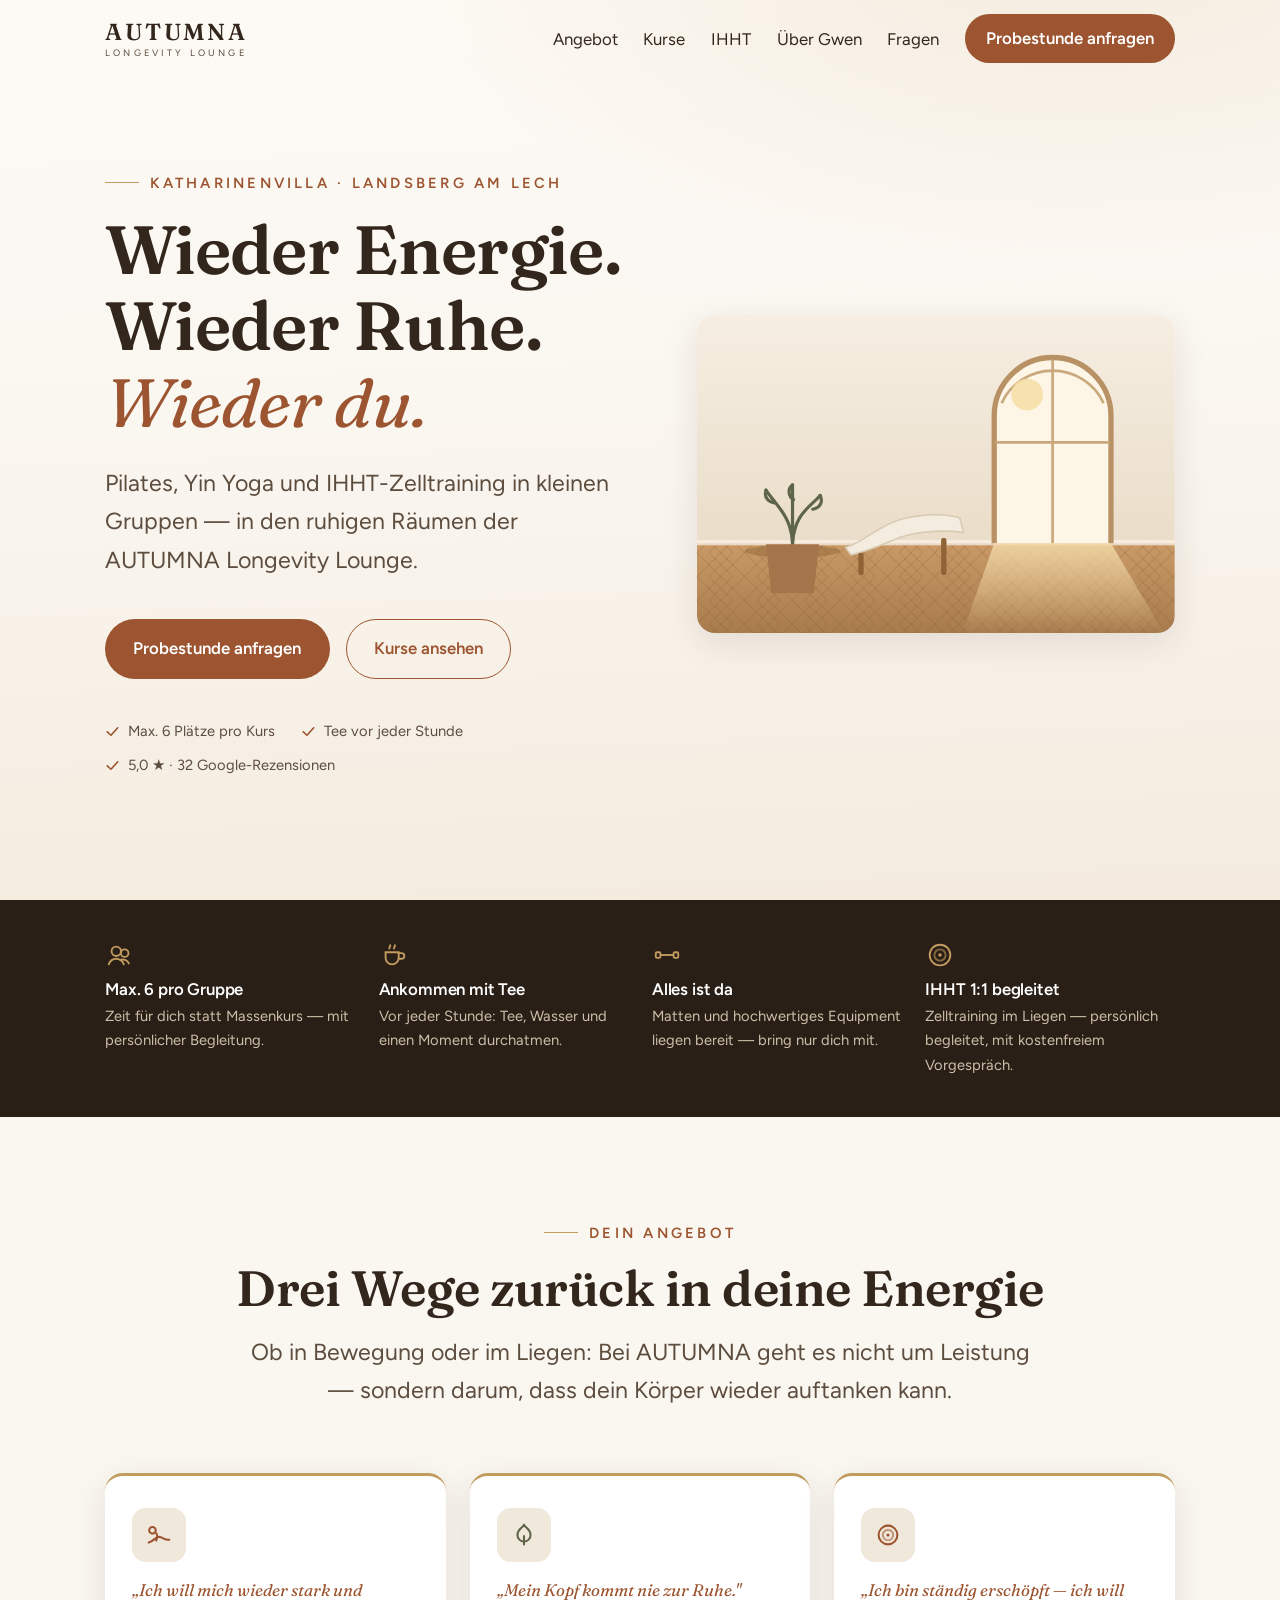
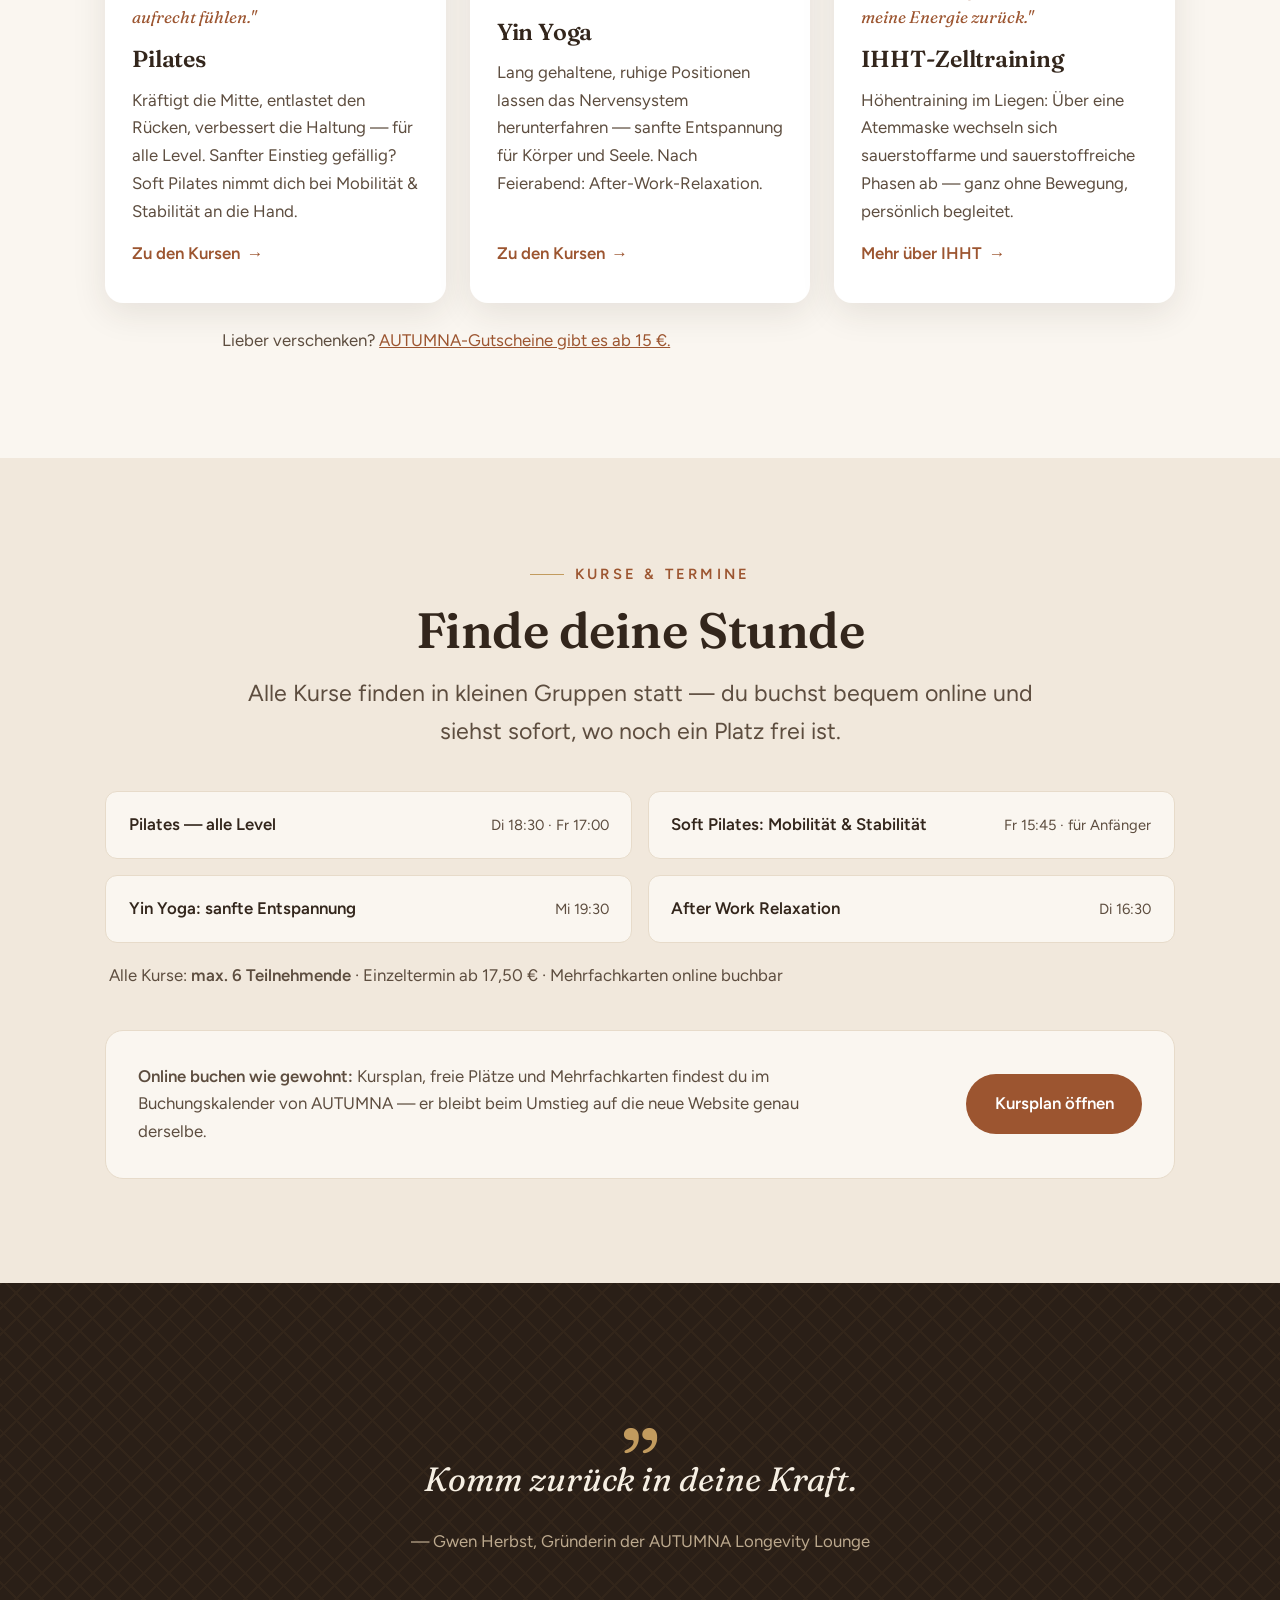
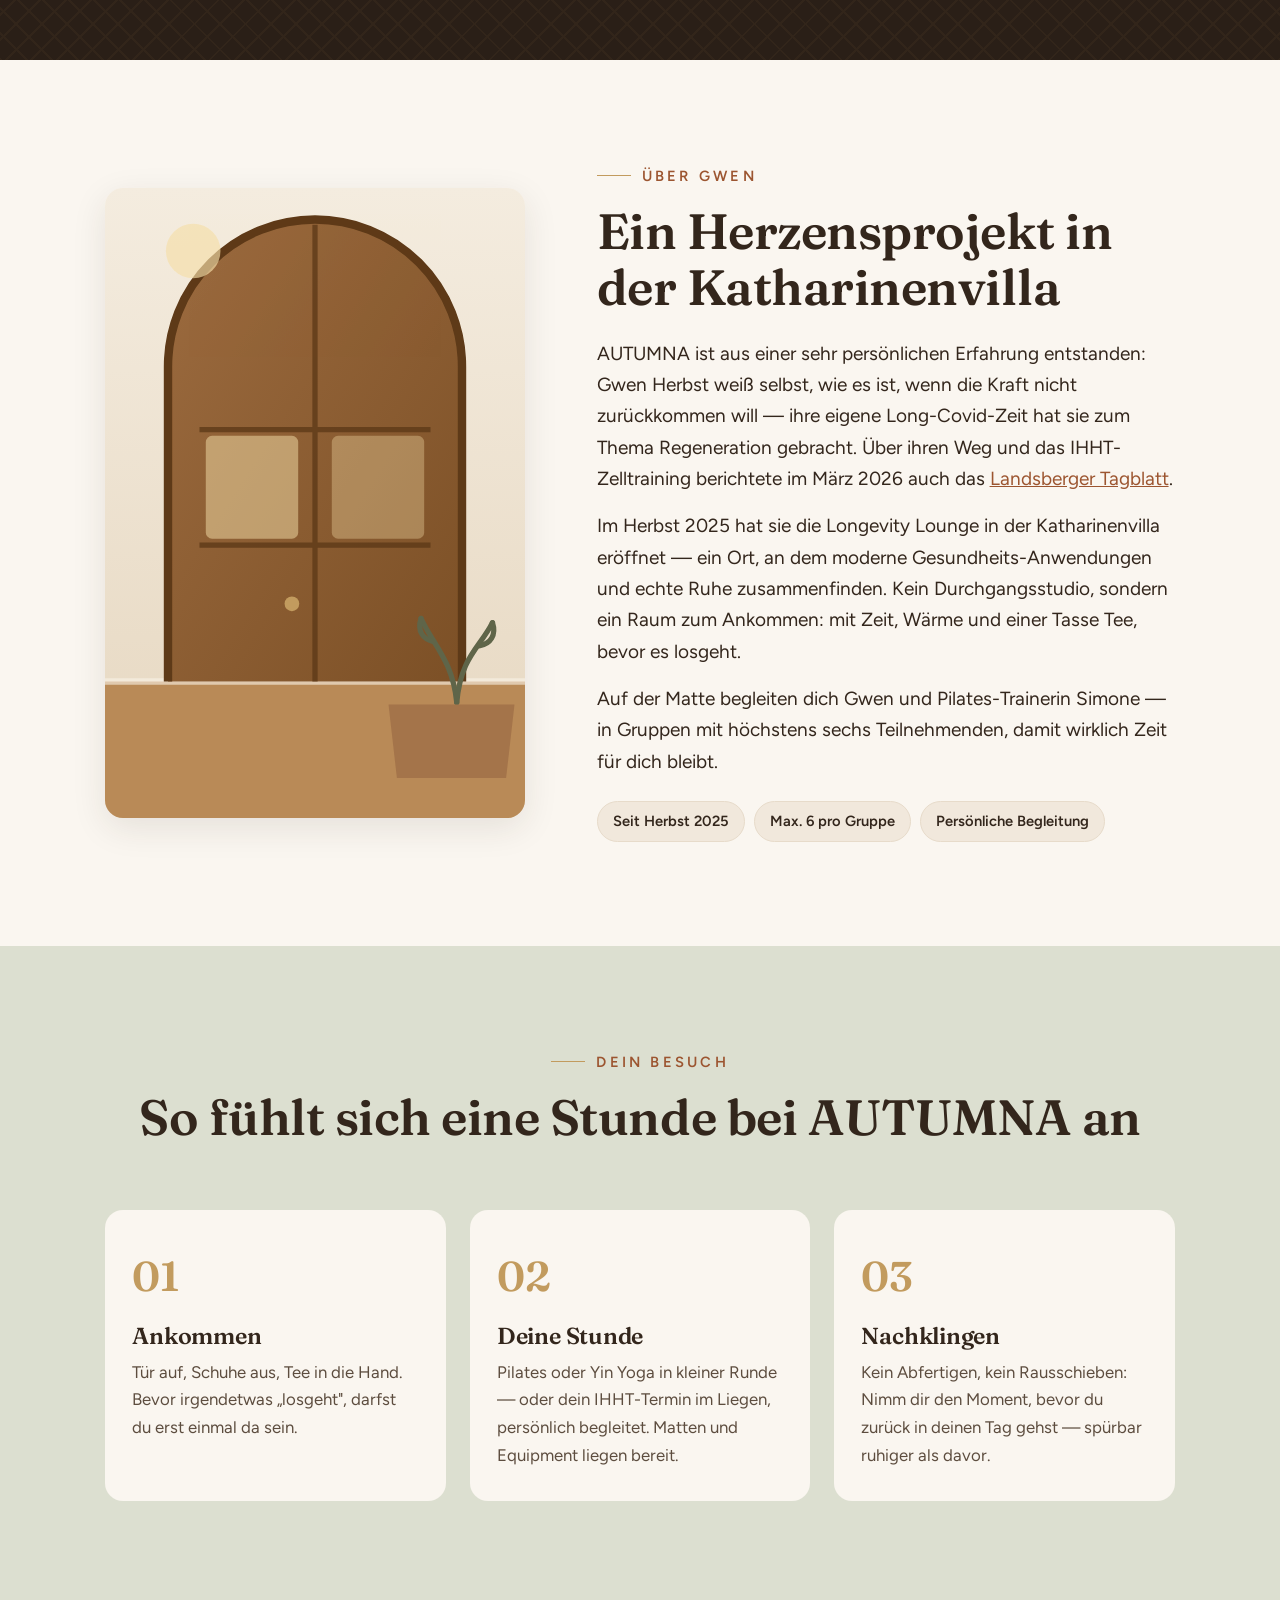
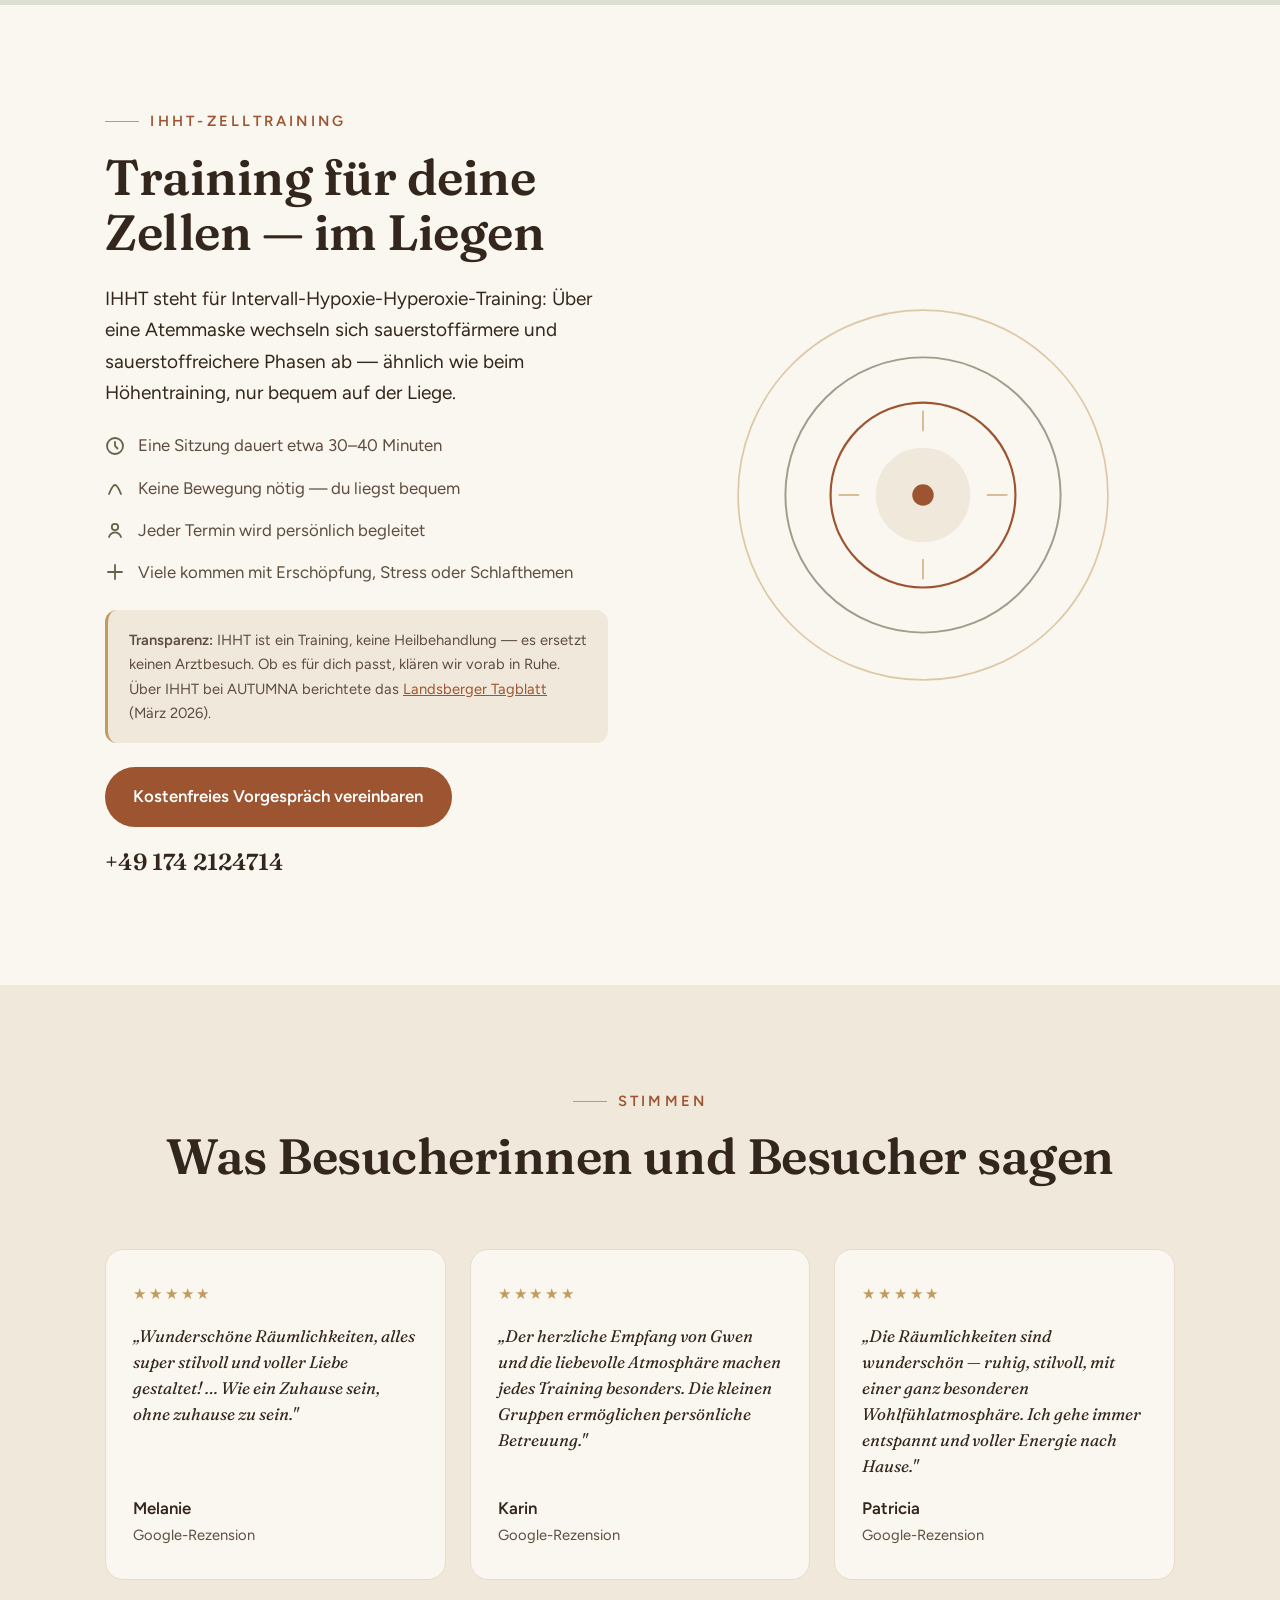
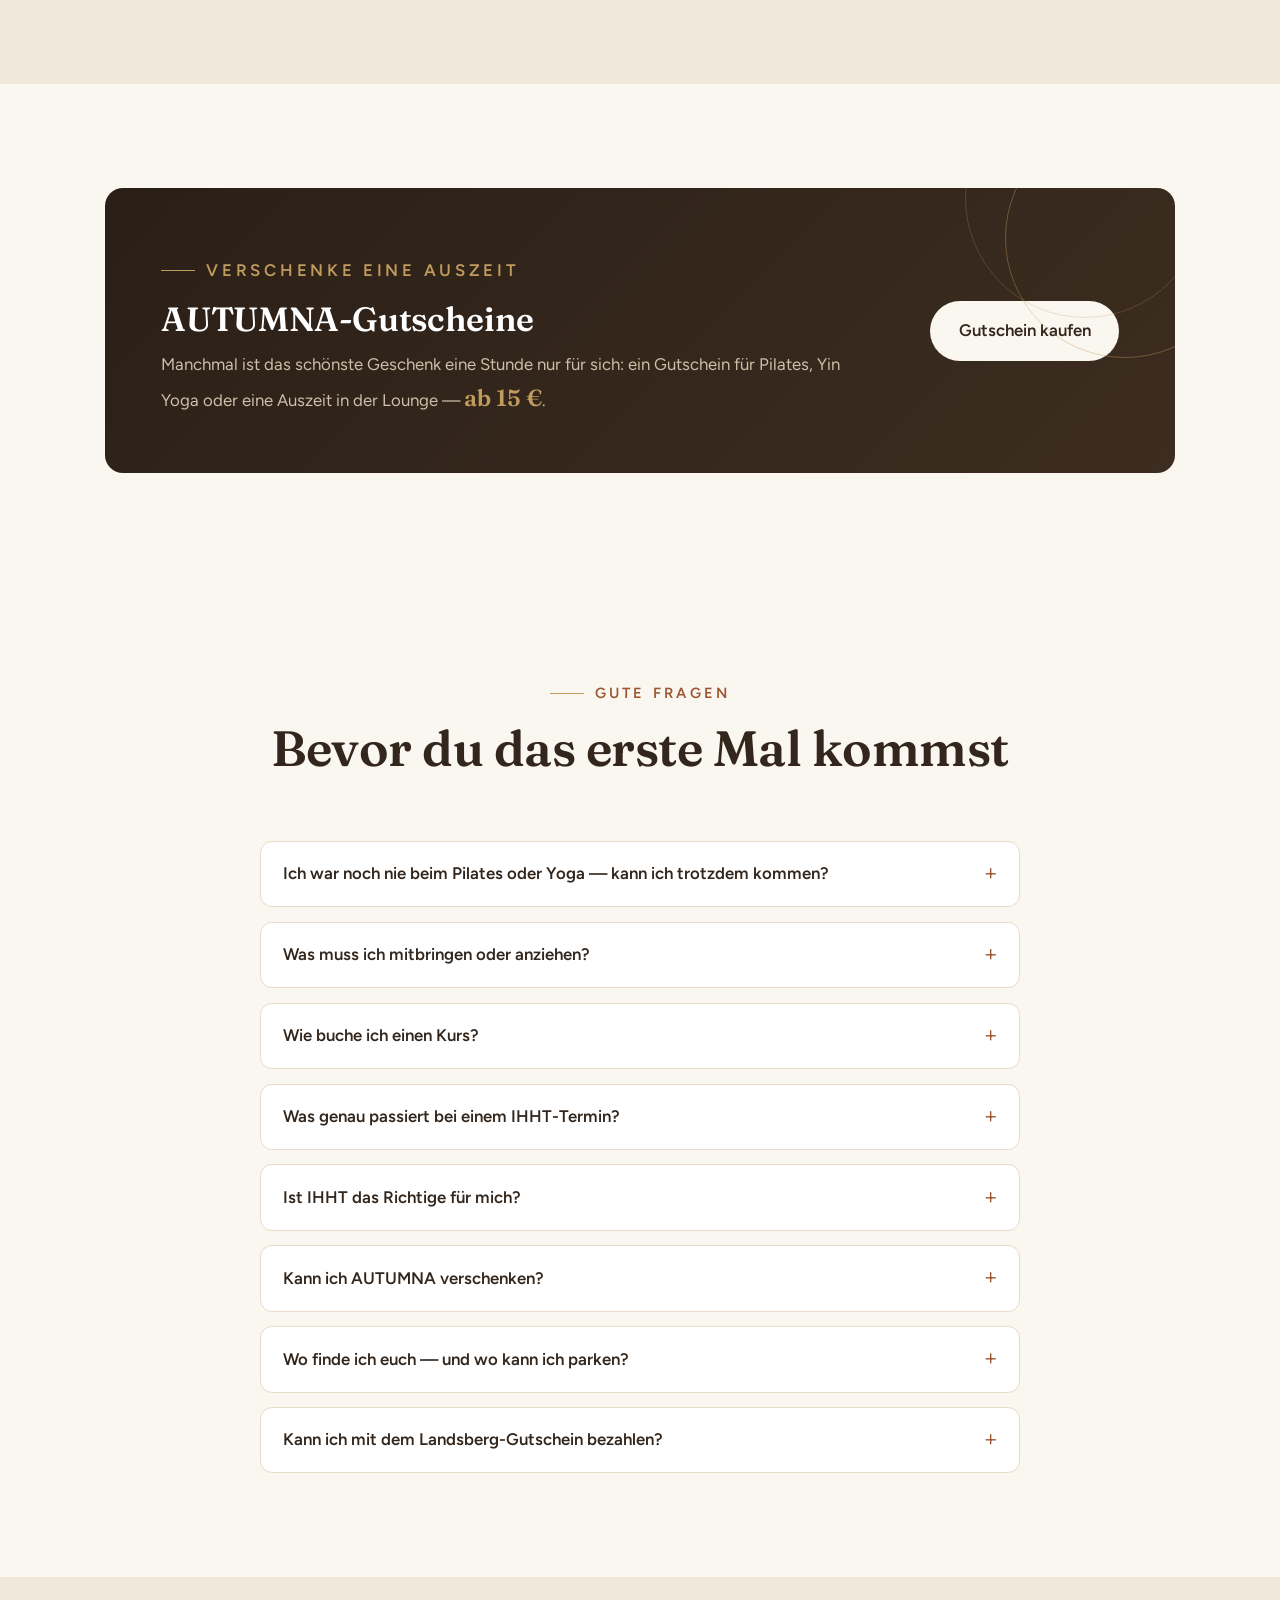
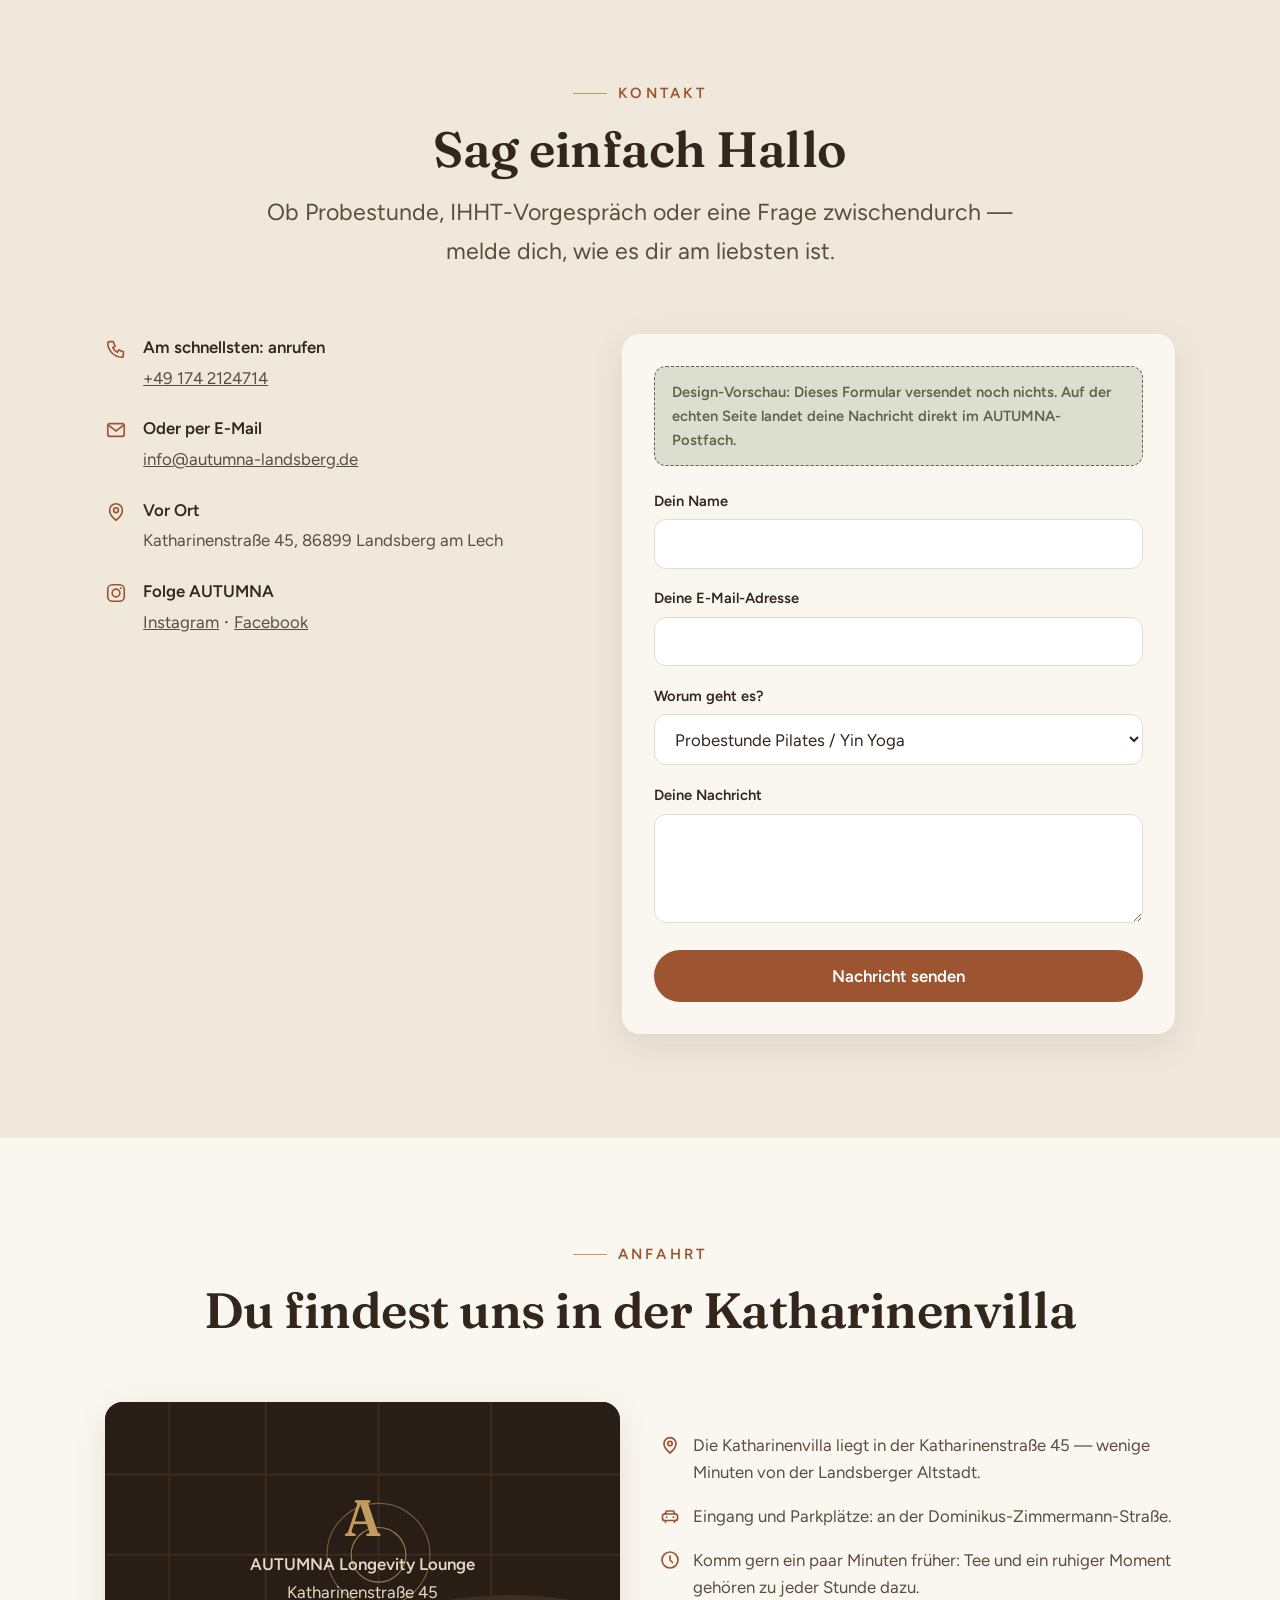
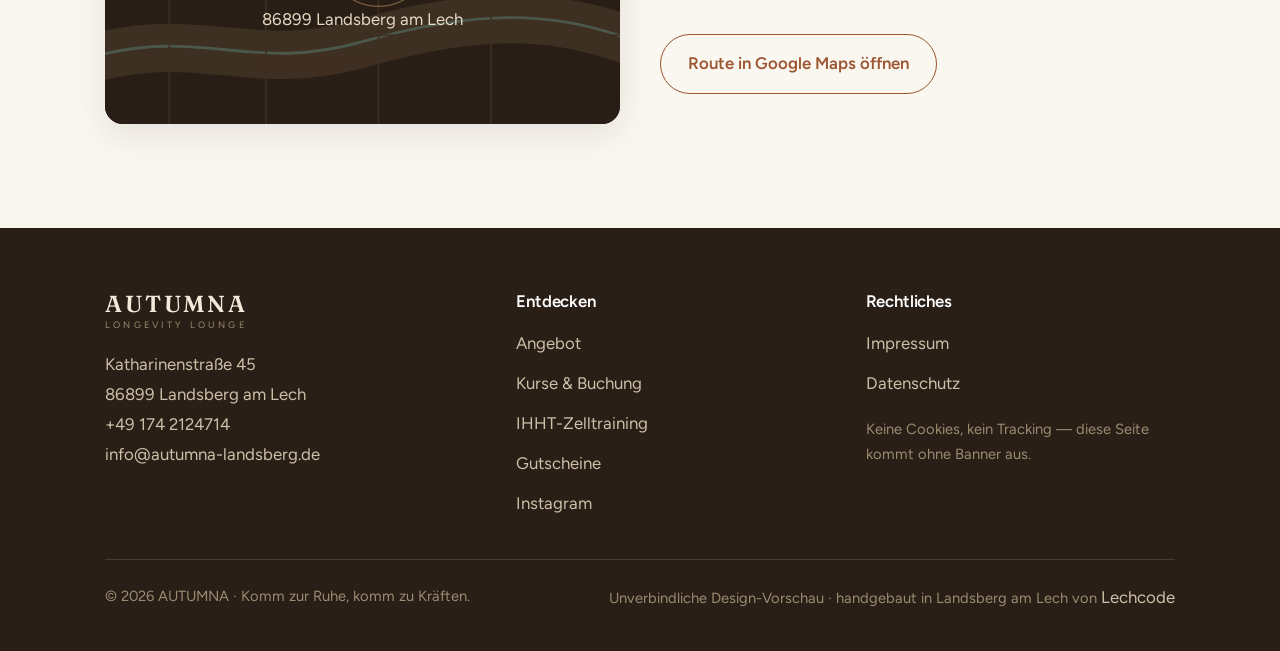
==== index.html @ e5d25458 "AUTUMNA Longevity Lounge — Design-Vorschau (Lechcode, DEMO) Co-Authored-By: Claude Fable 5 <noreply@" ====
<!DOCTYPE html>
<!--
  ╔══════════════════════════════════════════════════════════════════╗
  ║  AUTUMNA Longevity Lounge · Katharinenvilla Landsberg am Lech     ║
  ║  Unverbindliche DESIGN-VORSCHAU · erstellt von Lechcode           ║
  ║  Single-File, kein Build. Stand: 12.06.2026                       ║
  ╠══════════════════════════════════════════════════════════════════╣
  ║  DEMO-Modus (Kalt-Akquise): Alle Texte NEU geschrieben aus den    ║
  ║  Fakten der Altseite (_projekt/INVENTAR.md). Keine Fotos der      ║
  ║  Altseite deployt (Urheberrecht) — Bild-Slots sind formatgleich   ║
  ║  zu den 20 gesicherten Originalen angelegt (1-Klick-Tausch bei    ║
  ║  Beauftragung, siehe _projekt/beweise/ALT-ASSETS.md).             ║
  ║  Formular versendet nichts (ehrlicher Demo-Hinweis sichtbar).     ║
  ║  Offene Punkte: _projekt/OFFENE-FRAGEN.md                         ║
  ║  Pflege-Stellen: Suche nach „HIER:"                               ║
  ╚══════════════════════════════════════════════════════════════════╝
-->
<html lang="de">
<head>
  <meta charset="UTF-8" />
  <meta name="viewport" content="width=device-width, initial-scale=1.0" />
  <script>document.documentElement.classList.add('js');if(location.search.indexOf('foto')>-1)document.documentElement.classList.add('foto');</script>
  <!-- ENTFERNEN sobald Impressum+Datenschutz live & freigegeben -->
  <meta name="robots" content="noindex, nofollow" />
  <title>Pilates, Yin Yoga & IHHT in Landsberg am Lech | AUTUMNA</title>
  <meta name="description" content="AUTUMNA Longevity Lounge in der Katharinenvilla Landsberg am Lech: Pilates & Yin Yoga in kleinen Gruppen, IHHT-Zelltraining mit persönlicher Begleitung." />
  <meta property="og:title" content="AUTUMNA Longevity Lounge — komm zur Ruhe, komm zu Kräften" />
  <meta property="og:description" content="Pilates, Yin Yoga & IHHT-Zelltraining in der Katharinenvilla Landsberg. Kleine Gruppen, persönliche Begleitung, Tee vor jeder Stunde." />
  <meta property="og:type" content="website" />
  <meta property="og:locale" content="de_DE" />
  <meta property="og:image" content="https://lechcode.github.io/autumna-vorschau/assets/og.jpg" />
  <meta name="theme-color" content="#2a1f17" />
  <link rel="icon" href="data:image/svg+xml,%3Csvg xmlns='http://www.w3.org/2000/svg' viewBox='0 0 64 64'%3E%3Crect width='64' height='64' rx='14' fill='%232a1f17'/%3E%3Cpath d='M18 50 V30 a14 14 0 0 1 28 0 V50' fill='none' stroke='%23e9ddcb' stroke-width='3'/%3E%3Cpath d='M32 19 V50 M20 36 h24' stroke='%23c29b5e' stroke-width='1.6' opacity='.85'/%3E%3C/svg%3E" />
  <!-- Schriften lokal gehostet (DSGVO: keine Verbindung zu Google Fonts) — alle 4 preloaded gegen Layout-Shift -->
  <link rel="preload" href="assets/fonts/fraunces-600.woff2" as="font" type="font/woff2" crossorigin>
  <link rel="preload" href="assets/fonts/fraunces-italic.woff2" as="font" type="font/woff2" crossorigin>
  <link rel="preload" href="assets/fonts/figtree-400.woff2" as="font" type="font/woff2" crossorigin>
  <link rel="preload" href="assets/fonts/figtree-600.woff2" as="font" type="font/woff2" crossorigin>
  <link rel="stylesheet" href="assets/fonts.css">
  <script type="application/ld+json">
  {
    "@context": "https://schema.org",
    "@type": ["LocalBusiness", "ExerciseGym"],
    "name": "AUTUMNA Longevity Lounge",
    "description": "Pilates, Yin Yoga und IHHT-Zelltraining in kleinen Gruppen — in der Katharinenvilla in Landsberg am Lech.",
    "url": "https://www.autumna-landsberg.de/",
    "telephone": "+491742124714",
    "email": "info@autumna-landsberg.de",
    "address": {
      "@type": "PostalAddress",
      "streetAddress": "Katharinenstraße 45",
      "addressLocality": "Landsberg am Lech",
      "postalCode": "86899",
      "addressCountry": "DE"
    },
    "priceRange": "Kurse ab 17,50 €, Gutscheine ab 15 €",
    "areaServed": "Landsberg am Lech",
    "sameAs": [
      "https://www.instagram.com/autumna_landsberg/",
      "https://www.facebook.com/profile.php?id=61581112683456"
    ]
  }
  </script>
  <style>
  /* ═══════ 1 · TOKENS — „Herbstlicht in der Villa" ═══════ */
  :root{
    --creme:#FAF6F0;          /* Grundton */
    --sand:#F1E8DC;           /* Karten/Flächen */
    --sand-tief:#E7DBCA;      /* Linien auf Sand */
    --ink:#33261C;            /* Text — warmes Espresso */
    --ink-soft:#5d4d3f;       /* Sekundärtext */
    --kupfer:#9C5530;         /* Akzent/CTA (AA auf Creme) */
    --kupfer-tief:#7f4426;    /* Hover */
    --salbei:#5F6549;         /* Sekundärakzent, texttauglich */
    --salbei-flaeche:#DCDFD0; /* helle Salbei-Fläche */
    --gold:#C29B5E;           /* NUR Deko: Linien, Zitatmarken */
    --espresso:#2A1F17;       /* Footer/dunkle Bühne */
    --weiss:#ffffff;

    --serif:'Fraunces','Fraunces Fallback',Georgia,serif;
    --sans:'Figtree','Figtree Fallback','Helvetica Neue',Arial,sans-serif;

    /* fluide Typo-Skala (Basis 17 px mobil — Zielgruppe liest gern größer) */
    --fs-xs:clamp(.82rem, .78rem + .2vw, .92rem);
    --fs-s:clamp(.95rem, .9rem + .25vw, 1.05rem);
    --fs-base:clamp(1.0625rem, 1rem + .3vw, 1.1875rem);
    --fs-m:clamp(1.2rem, 1.1rem + .5vw, 1.45rem);
    --fs-l:clamp(1.55rem, 1.35rem + 1vw, 2.1rem);
    --fs-xl:clamp(2rem, 1.6rem + 2vw, 3.1rem);
    --fs-hero:clamp(2.35rem, 1.7rem + 3.2vw, 4.3rem);

    --sp-1:.5rem; --sp-2:1rem; --sp-3:1.5rem; --sp-4:2.5rem; --sp-5:4rem; --sp-6:6.5rem;
    --radius:18px; --radius-s:12px;
    --ease:cubic-bezier(.22,.61,.25,1);
    --schatten:0 10px 34px rgba(51,38,28,.10);
    --maxw:1140px;
  }

  /* ═══════ 2 · BASIS ═══════ */
  *,*::before,*::after{box-sizing:border-box;margin:0;padding:0}
  html{scroll-behavior:smooth;scroll-padding-top:84px}
  @media (prefers-reduced-motion:reduce){html{scroll-behavior:auto}}
  body{
    font-family:var(--sans);font-size:var(--fs-base);line-height:1.65;
    color:var(--ink);background:var(--creme);
    -webkit-font-smoothing:antialiased;text-rendering:optimizeLegibility;
  }
  img,svg{display:block;max-width:100%}
  a{color:var(--kupfer)}
  a:hover{color:var(--kupfer-tief)}
  h1,h2,h3{font-family:var(--serif);font-weight:600;line-height:1.12;letter-spacing:-.01em}
  h2{font-size:var(--fs-xl)}
  h3{font-size:var(--fs-m)}
  p{max-width:62ch}
  ::selection{background:var(--gold);color:var(--espresso)}

  .wrap{max-width:var(--maxw);margin-inline:auto;padding-inline:clamp(1.1rem, 4vw, 2.2rem)}
  section{padding-block:var(--sp-6)}
  .eyebrow{
    font-size:var(--fs-xs);font-weight:600;letter-spacing:.22em;text-transform:uppercase;
    color:var(--kupfer);display:flex;align-items:center;gap:.7rem;margin-bottom:var(--sp-2);
  }
  .eyebrow::before{content:"";width:34px;height:1px;background:var(--gold);flex:none}
  .center .eyebrow{justify-content:center}
  .center{text-align:center}
  .center p{margin-inline:auto}
  .sub{color:var(--ink-soft);font-size:var(--fs-m);max-width:54ch;margin-top:var(--sp-2)}

  /* Skip-Link */
  .skip{position:absolute;left:-999px;top:0;background:var(--espresso);color:var(--creme);
    padding:.8rem 1.2rem;z-index:200;border-radius:0 0 var(--radius-s) 0}
  .skip:focus{left:0}
  .sr-only{position:absolute;width:1px;height:1px;padding:0;margin:-1px;overflow:hidden;clip:rect(0 0 0 0);white-space:nowrap;border:0}

  /* Fokus sichtbar */
  :focus-visible{outline:3px solid var(--kupfer);outline-offset:3px;border-radius:4px}

  /* ═══════ 3 · BUTTONS ═══════ */
  .btn{
    display:inline-flex;align-items:center;justify-content:center;gap:.55rem;
    font-family:var(--sans);font-weight:600;font-size:var(--fs-s);
    padding:.95rem 1.7rem;border-radius:999px;text-decoration:none;cursor:pointer;
    border:1.5px solid transparent;min-height:48px;
    transition:transform .25s var(--ease), background .25s var(--ease), color .25s var(--ease), border-color .25s var(--ease);
  }
  .btn-voll{background:var(--kupfer);color:#fff}
  .btn-voll:hover{background:var(--kupfer-tief);color:#fff;transform:translateY(-2px)}
  .btn-zart{border-color:var(--kupfer);color:var(--kupfer);background:transparent}
  .btn-zart:hover{background:var(--kupfer);color:#fff;transform:translateY(-2px)}
  .btn-hell{background:var(--creme);color:var(--ink)}
  .btn-hell:hover{background:#fff;color:var(--ink);transform:translateY(-2px)}

  /* ═══════ 4 · NAVIGATION ═══════ */
  .nav{
    position:fixed;inset-inline:0;top:0;z-index:100;
    transition:background .35s var(--ease), box-shadow .35s var(--ease);
  }
  .nav.scrolled{background:rgba(250,246,240,.86);backdrop-filter:blur(14px);-webkit-backdrop-filter:blur(14px);box-shadow:0 1px 0 rgba(51,38,28,.08)}
  .nav-inner{display:flex;align-items:center;justify-content:space-between;gap:1rem;padding-block:.9rem}
  .marke{display:flex;flex-direction:column;line-height:1;text-decoration:none;color:var(--ink)}
  .marke strong{font-family:var(--serif);font-weight:600;font-size:1.45rem;letter-spacing:.12em}
  .marke span{font-size:.58rem;letter-spacing:.34em;text-transform:uppercase;color:var(--ink-soft);margin-top:.32rem}
  .nav-links{display:flex;align-items:center;gap:1.6rem;list-style:none}
  .nav-links a:not(.btn){color:var(--ink);text-decoration:none;font-size:var(--fs-s);font-weight:400}
  .nav-links a:not(.btn):hover{color:var(--kupfer)}
  .nav-links .btn{padding:.6rem 1.25rem;min-height:42px}
  .burger{display:none;background:none;border:0;width:48px;height:48px;cursor:pointer;position:relative;z-index:130}
  .burger span{display:block;width:26px;height:2px;background:var(--ink);margin:6px auto;transition:transform .3s var(--ease), opacity .3s var(--ease)}
  .burger[aria-expanded="true"] span:nth-child(1){transform:translateY(8px) rotate(45deg)}
  .burger[aria-expanded="true"] span:nth-child(2){opacity:0}
  .burger[aria-expanded="true"] span:nth-child(3){transform:translateY(-8px) rotate(-45deg)}
  @media (max-width:900px){
    .nav-links{
      position:fixed;inset:0;background:var(--creme);flex-direction:column;justify-content:center;
      font-size:1.3rem;gap:2rem;transform:translateY(-102%);transition:transform .4s var(--ease);z-index:120;
    }
    .nav-links.offen{transform:translateY(0)}
    .nav-links a:not(.btn){font-size:1.35rem}
    .burger{display:block}
  }

  /* ═══════ 5 · HERO — Villa-Licht ═══════ */
  .hero{
    min-height:100svh;display:grid;align-items:center;
    padding-block:7.5rem 4.5rem;position:relative;overflow:hidden;
    background:
      radial-gradient(1100px 520px at 84% -8%, rgba(194,155,94,.16), transparent 64%),
      linear-gradient(178deg, #FDFAF5 0%, var(--creme) 46%, #F4EBDE 100%);
  }
  .foto .hero{min-height:auto}
  .hero-grid{display:grid;grid-template-columns:1.05fr .95fr;gap:clamp(2rem,5vw,4.5rem);align-items:center}
  .hero h1{font-size:var(--fs-hero);max-width:13ch}
  .hero h1 em{font-style:italic;font-weight:400;color:var(--kupfer)}
  .hero .lead{font-size:var(--fs-m);color:var(--ink-soft);margin-top:var(--sp-3);max-width:46ch}
  .hero-ctas{display:flex;flex-wrap:wrap;gap:1rem;margin-top:var(--sp-4)}
  .hero-fakten{display:flex;flex-wrap:wrap;gap:.6rem 1.6rem;margin-top:var(--sp-4);padding:0;list-style:none;font-size:var(--fs-xs);color:var(--ink-soft)}
  .hero-fakten li{display:flex;align-items:center;gap:.5rem}
  .hero-fakten svg{width:15px;height:15px;flex:none}
  /* Bild-Slot exakt im 3:2-Format des echten Hero-Fotos (343942.webp) — 1-Klick-Tausch bei Beauftragung */
  .hero-buehne{aspect-ratio:3/2;border-radius:var(--radius);overflow:hidden;box-shadow:var(--schatten);position:relative}
  .hero-buehne svg{width:100%;height:100%}
  /* Staffel-Einblendung beim Laden (nur mit JS, reduced-motion: aus) */
  .js .hero .stufe{opacity:0;transform:translateY(18px);animation:aufstehen .8s var(--ease) forwards}
  .js .hero .stufe:nth-child(2){animation-delay:.12s}
  .js .hero .stufe:nth-child(3){animation-delay:.24s}
  .js .hero .stufe:nth-child(4){animation-delay:.36s}
  .js .hero .stufe:nth-child(5){animation-delay:.48s}
  .js .hero-buehne{opacity:0;animation:aufstehen 1s .3s var(--ease) forwards}
  @keyframes aufstehen{to{opacity:1;transform:none}}
  .foto .hero .stufe,.foto .hero-buehne{opacity:1 !important;transform:none !important;animation:none !important}
  @media (max-width:900px){
    .hero-grid{grid-template-columns:1fr}
    .hero{padding-top:6.5rem}
    .hero-buehne{order:-1;max-height:34svh}
    .hero-buehne svg{height:100%;width:100%;object-fit:cover}
  }

  /* ═══════ 6 · VERTRAUENSLEISTE ═══════ */
  .leiste{background:var(--espresso);color:#EFE6D8;padding-block:var(--sp-4)}
  .leiste-grid{display:grid;grid-template-columns:repeat(4,1fr);gap:var(--sp-3)}
  .leiste h3{font-size:var(--fs-s);color:#fff;font-family:var(--sans);font-weight:600;margin-top:.65rem}
  .leiste p{font-size:var(--fs-xs);color:#CDBFA9;margin-top:.3rem}
  .leiste svg{width:30px;height:30px}
  @media (max-width:900px){.leiste-grid{grid-template-columns:repeat(2,1fr)}}
  @media (max-width:540px){.leiste-grid{grid-template-columns:1fr 1fr;gap:1.2rem}}

  /* ═══════ 7 · ANGEBOTE ═══════ */
  .karten{display:grid;grid-template-columns:repeat(3,1fr);gap:var(--sp-3);margin-top:var(--sp-5)}
  .karte{
    background:#fff;border-radius:var(--radius);padding:2rem 1.7rem 2.2rem;box-shadow:var(--schatten);
    display:flex;flex-direction:column;gap:.9rem;border-top:3px solid var(--gold);
    transition:transform .3s var(--ease), box-shadow .3s var(--ease);
  }
  .karte:hover{transform:translateY(-4px);box-shadow:0 16px 44px rgba(51,38,28,.14)}
  .karte .motiv{width:54px;height:54px;border-radius:14px;display:grid;place-items:center;background:var(--sand)}
  .karte .motiv svg{width:30px;height:30px}
  .karte h3{font-size:var(--fs-m)}
  .karte .frage{font-style:italic;font-family:var(--serif);font-weight:400;color:var(--kupfer);font-size:var(--fs-s)}
  .karte p{font-size:var(--fs-s);color:var(--ink-soft)}
  .karte .mehr{margin-top:auto;font-weight:600;font-size:var(--fs-s);text-decoration:none;display:inline-flex;gap:.4rem;align-items:center}
  .angebot-zeile{margin-top:var(--sp-3);text-align:center;color:var(--ink-soft);font-size:var(--fs-s)}
  @media (max-width:900px){.karten{grid-template-columns:1fr;max-width:480px;margin-inline:auto}}

  /* ═══════ 8 · KURSE & BUCHUNG ═══════ */
  .kurse{background:var(--sand)}
  .kursliste{display:grid;grid-template-columns:1fr 1fr;gap:var(--sp-2);margin-top:var(--sp-4);list-style:none}
  .kurs{
    background:var(--creme);border-radius:var(--radius-s);padding:1.2rem 1.4rem;
    display:flex;justify-content:space-between;align-items:center;gap:1rem;border:1px solid var(--sand-tief);
  }
  .kurs strong{font-weight:600;font-size:var(--fs-s)}
  .kurs span{font-size:var(--fs-xs);color:var(--ink-soft);white-space:nowrap}
  .buchen-box{margin-top:var(--sp-4);background:var(--creme);border-radius:var(--radius);padding:2rem;display:grid;grid-template-columns:1fr auto;gap:1.5rem;align-items:center;border:1px solid var(--sand-tief)}
  .buchen-box p{font-size:var(--fs-s);color:var(--ink-soft)}
  @media (max-width:760px){.kursliste{grid-template-columns:1fr}.buchen-box{grid-template-columns:1fr}}

  /* ═══════ 9 · FUNDSTÜCK-ZITAT ═══════ */
  .zitat{background:var(--espresso);position:relative;overflow:hidden}
  .zitat::before{ /* Fischgrät-Andeutung, sehr dezent */
    content:"";position:absolute;inset:0;opacity:.05;
    background-image:repeating-linear-gradient(45deg, #C29B5E 0 2px, transparent 2px 18px),
                     repeating-linear-gradient(-45deg, #C29B5E 0 2px, transparent 2px 18px);
  }
  .zitat blockquote{position:relative;text-align:center;max-width:760px;margin-inline:auto}
  .zitat .marke-auf{font-family:var(--serif);font-size:5rem;line-height:.6;color:var(--gold);display:block;margin-bottom:1.4rem}
  .zitat p{font-family:var(--serif);font-style:italic;font-weight:400;font-size:var(--fs-l);color:#F6EFE3;line-height:1.35;max-width:none}
  .zitat .wer{margin-top:1.6rem;color:#BCA98E;font-size:var(--fs-s)}

  /* ═══════ 10 · ÜBER GWEN ═══════ */
  .ueber-grid{display:grid;grid-template-columns:.85fr 1.15fr;gap:clamp(2rem,5vw,4.5rem);align-items:center}
  /* Slot exakt im 2:3-Format des echten Porträts (346633.webp) */
  .portraet{aspect-ratio:2/3;border-radius:var(--radius);overflow:hidden;box-shadow:var(--schatten);max-width:420px}
  .portraet svg{width:100%;height:100%}
  .ueber-text p + p{margin-top:1rem}
  .ueber-text .merkmale{display:flex;flex-wrap:wrap;gap:.55rem;margin-top:var(--sp-3);padding:0;list-style:none}
  .ueber-text .merkmale li{font-size:var(--fs-xs);font-weight:600;background:var(--sand);border:1px solid var(--sand-tief);border-radius:999px;padding:.45rem .95rem}
  @media (max-width:900px){.ueber-grid{grid-template-columns:1fr}.portraet{margin-inline:auto}}

  /* ═══════ 11 · DEIN BESUCH (3 Schritte) ═══════ */
  .schritte{background:var(--salbei-flaeche)}
  .schritte-grid{display:grid;grid-template-columns:repeat(3,1fr);gap:var(--sp-3);margin-top:var(--sp-5);counter-reset:schritt}
  .schritt{background:var(--creme);border-radius:var(--radius);padding:2rem 1.7rem;position:relative;counter-increment:schritt}
  .schritt::before{
    content:counter(schritt,decimal-leading-zero);
    font-family:var(--serif);font-weight:600;font-size:2.6rem;color:var(--gold);display:block;margin-bottom:.8rem;
  }
  .schritt h3{font-size:var(--fs-m)}
  .schritt p{font-size:var(--fs-s);color:var(--ink-soft);margin-top:.6rem}
  @media (max-width:900px){.schritte-grid{grid-template-columns:1fr;max-width:480px;margin-inline:auto}}

  /* ═══════ 12 · IHHT ═══════ */
  .ihht-grid{display:grid;grid-template-columns:1fr 1fr;gap:clamp(2rem,5vw,4.5rem);align-items:center}
  .zellen{aspect-ratio:1/1;max-width:430px;margin-inline:auto;width:100%}
  /* Zellatmungs-Puls — Motion-Budget Nr. 3 */
  .js .zelle-ring{transform-origin:center;animation:atmen 5.2s var(--ease) infinite}
  .js .zelle-ring.r2{animation-delay:1.1s}
  .js .zelle-ring.r3{animation-delay:2.2s}
  @keyframes atmen{0%,100%{transform:scale(1);opacity:.55}50%{transform:scale(1.075);opacity:1}}
  .ihht-fakten{list-style:none;margin-top:var(--sp-3);display:grid;gap:.9rem}
  .ihht-fakten li{display:flex;gap:.8rem;align-items:flex-start;font-size:var(--fs-s);color:var(--ink-soft)}
  .ihht-fakten svg{width:20px;height:20px;flex:none;margin-top:.2rem}
  .hinweis-box{
    margin-top:var(--sp-3);background:var(--sand);border-left:3px solid var(--gold);
    border-radius:var(--radius-s);padding:1.1rem 1.3rem;font-size:var(--fs-xs);color:var(--ink-soft);
  }
  .ihht-cta{margin-top:var(--sp-3);display:flex;flex-wrap:wrap;gap:1rem;align-items:center}
  .tel-gross{font-family:var(--serif);font-weight:600;font-size:var(--fs-m);color:var(--ink);text-decoration:none}
  .tel-gross:hover{color:var(--kupfer)}
  @media (max-width:900px){.ihht-grid{grid-template-columns:1fr}.zellen{max-width:320px}}

  /* ═══════ 13 · STIMMEN ═══════ */
  .stimmen{background:var(--sand)}
  .stimmen-grid{display:grid;grid-template-columns:repeat(3,1fr);gap:var(--sp-3);margin-top:var(--sp-5)}
  .stimme{background:var(--creme);border-radius:var(--radius);padding:2rem 1.7rem;display:flex;flex-direction:column;gap:1rem;border:1px solid var(--sand-tief)}
  .stimme .sterne{color:var(--gold);letter-spacing:.18em;font-size:.95rem}
  .stimme p{font-size:var(--fs-s);font-style:italic;font-family:var(--serif);font-weight:400;line-height:1.55}
  .stimme .quelle{margin-top:auto;font-size:var(--fs-xs);color:var(--ink-soft)}
  .stimme .quelle strong{color:var(--ink);font-weight:600;display:block;font-size:var(--fs-s)}
  @media (max-width:900px){.stimmen-grid{grid-template-columns:1fr;max-width:480px;margin-inline:auto}}

  /* ═══════ 14 · GUTSCHEINE ═══════ */
  .gutschein-box{
    background:linear-gradient(135deg, var(--espresso) 0%, #3d2d20 100%);color:#F2E9DA;
    border-radius:var(--radius);padding:clamp(2rem,5vw,3.5rem);display:grid;grid-template-columns:1fr auto;
    gap:2rem;align-items:center;position:relative;overflow:hidden;
  }
  .gutschein-box::after{content:"";position:absolute;right:-70px;top:-70px;width:240px;height:240px;border-radius:50%;border:1.5px solid rgba(194,155,94,.4)}
  .gutschein-box::before{content:"";position:absolute;right:-30px;top:-110px;width:240px;height:240px;border-radius:50%;border:1.5px solid rgba(194,155,94,.25)}
  .gutschein-box h2{color:#fff;font-size:var(--fs-l)}
  .gutschein-box p{color:#CDBFA9;font-size:var(--fs-s);margin-top:.8rem}
  .gutschein-box .ab{font-family:var(--serif);color:var(--gold);font-size:var(--fs-m);font-weight:600}
  @media (max-width:760px){.gutschein-box{grid-template-columns:1fr}}

  /* ═══════ 15 · FAQ ═══════ */
  .faq-liste{max-width:760px;margin:var(--sp-5) auto 0;display:grid;gap:.9rem}
  .faq{background:#fff;border-radius:var(--radius-s);border:1px solid var(--sand-tief);overflow:hidden}
  .faq summary{
    list-style:none;cursor:pointer;display:flex;justify-content:space-between;align-items:center;gap:1rem;
    padding:1.15rem 1.4rem;font-weight:600;font-size:var(--fs-s);min-height:48px;
  }
  .faq summary::-webkit-details-marker{display:none}
  .faq summary::after{content:"+";font-family:var(--serif);font-size:1.5rem;color:var(--kupfer);transition:transform .3s var(--ease);flex:none;line-height:1}
  .faq[open] summary::after{transform:rotate(45deg)}
  .faq .antwort{padding:0 1.4rem 1.3rem;font-size:var(--fs-s);color:var(--ink-soft)}

  /* ═══════ 16 · KONTAKT ═══════ */
  .kontakt{background:var(--sand)}
  .kontakt-grid{display:grid;grid-template-columns:.9fr 1.1fr;gap:clamp(2rem,5vw,4rem);margin-top:var(--sp-5)}
  .kontakt-info{display:grid;gap:1.4rem;align-content:start}
  .kontakt-zeile{display:flex;gap:1rem;align-items:flex-start}
  .kontakt-zeile svg{width:22px;height:22px;flex:none;margin-top:.25rem}
  .kontakt-zeile strong{display:block;font-size:var(--fs-s)}
  .kontakt-zeile a,.kontakt-zeile span{color:var(--ink-soft);font-size:var(--fs-s)}
  .formular{background:var(--creme);border-radius:var(--radius);padding:2rem;box-shadow:var(--schatten)}
  .demo-hinweis{
    background:var(--salbei-flaeche);border:1px dashed var(--salbei);border-radius:var(--radius-s);
    padding:.8rem 1.1rem;font-size:var(--fs-xs);color:var(--salbei);font-weight:600;margin-bottom:1.4rem;
  }
  .feld{margin-bottom:1.1rem}
  .feld label{display:block;font-size:var(--fs-xs);font-weight:600;margin-bottom:.4rem}
  .feld input,.feld select,.feld textarea{
    width:100%;padding:.85rem 1rem;border:1.5px solid var(--sand-tief);border-radius:var(--radius-s);
    font-family:var(--sans);font-size:var(--fs-s);background:#fff;color:var(--ink);
  }
  .feld input:focus,.feld select:focus,.feld textarea:focus{outline:3px solid var(--kupfer);outline-offset:1px;border-color:var(--kupfer)}
  .formular .btn{width:100%}
  .form-erfolg{display:none;background:var(--salbei-flaeche);border-radius:var(--radius-s);padding:1.1rem 1.3rem;font-size:var(--fs-s);color:var(--salbei);margin-top:1rem}
  .form-erfolg.zeigen{display:block}
  @media (max-width:900px){.kontakt-grid{grid-template-columns:1fr}}

  /* ═══════ 17 · ANFAHRT ═══════ */
  .anfahrt-grid{display:grid;grid-template-columns:1fr 1fr;gap:var(--sp-4);align-items:center;margin-top:var(--sp-5)}
  .adresskarte{
    background:var(--espresso);border-radius:var(--radius);aspect-ratio:16/10;position:relative;overflow:hidden;
    display:grid;place-items:center;box-shadow:var(--schatten);
  }
  .adresskarte svg{position:absolute;inset:0;width:100%;height:100%}
  .adresskarte .pin{position:relative;text-align:center;color:#F2E9DA;padding:1rem}
  .adresskarte .pin .gross-a{font-family:var(--serif);font-size:3.2rem;font-weight:600;color:var(--gold);line-height:1}
  .adresskarte .pin p{font-size:var(--fs-s);margin-top:.5rem;color:#E6D9C4}
  .anfahrt-fakten{list-style:none;display:grid;gap:1rem}
  .anfahrt-fakten li{display:flex;gap:.8rem;align-items:flex-start;font-size:var(--fs-s);color:var(--ink-soft)}
  .anfahrt-fakten svg{width:20px;height:20px;flex:none;margin-top:.2rem}
  @media (max-width:900px){.anfahrt-grid{grid-template-columns:1fr}}

  /* ═══════ 18 · FOOTER ═══════ */
  .site-footer{background:var(--espresso);color:#CDBFA9;padding-block:var(--sp-5) var(--sp-4)}
  .site-footer .marke strong{color:#F2E9DA}
  .site-footer .marke span{color:#9C8B72}
  .footer-grid{display:grid;grid-template-columns:1.2fr 1fr 1fr;gap:var(--sp-4)}
  .site-footer h3{font-family:var(--sans);font-size:var(--fs-s);color:#fff;font-weight:600;margin-bottom:1rem}
  .site-footer ul{list-style:none;display:grid;gap:.55rem}
  .site-footer a{color:#CDBFA9;text-decoration:none;font-size:var(--fs-s)}
  .site-footer a:hover{color:var(--gold)}
  .site-footer .klein{margin-top:var(--sp-4);padding-top:var(--sp-3);border-top:1px solid rgba(205,191,169,.18);
    display:flex;flex-wrap:wrap;gap:.8rem 2rem;justify-content:space-between;font-size:var(--fs-xs);color:#9C8B72}
  .footer-adresse{font-style:normal;font-size:var(--fs-s);line-height:1.8}
  @media (max-width:760px){.footer-grid{grid-template-columns:1fr}}

  /* ═══════ 19 · MOBILE STICKY-LEISTE ═══════ */
  .sticky-leiste{
    position:fixed;bottom:0;inset-inline:0;z-index:90;display:none;
    background:rgba(42,31,23,.97);backdrop-filter:blur(10px);
    padding:.5rem max(.5rem, env(safe-area-inset-left)) max(.5rem, env(safe-area-inset-bottom));
  }
  .sticky-leiste a{
    flex:1;display:flex;flex-direction:column;align-items:center;gap:.18rem;text-decoration:none;
    color:#EFE6D8;font-size:.72rem;font-weight:600;padding:.45rem .2rem;border-radius:10px;min-height:48px;justify-content:center;
  }
  .sticky-leiste a:hover{background:rgba(255,255,255,.08);color:#fff}
  .sticky-leiste svg{width:19px;height:19px}
  .sticky-leiste .innen{display:flex;gap:.3rem;max-width:560px;margin-inline:auto}
  @media (max-width:760px){
    .sticky-leiste{display:block}
    body{padding-bottom:74px}
    .site-footer{padding-bottom:calc(var(--sp-4) + 64px)}
  }

  /* ═══════ 20 · REVEALS & MOTION-DISZIPLIN ═══════ */
  .js .reveal{opacity:0;transform:translateY(22px);transition:opacity .55s var(--ease), transform .55s var(--ease)}
  .js .reveal.da{opacity:1;transform:none}
  .foto .reveal{opacity:1 !important;transform:none !important}
  @media (prefers-reduced-motion:reduce){
    .js .reveal{opacity:1;transform:none;transition:none}
    .js .hero .stufe,.js .hero-buehne{opacity:1;animation:none;transform:none}
    .js .zelle-ring{animation:none}
    .btn,.karte{transition:none}
  }

  /* ═══════ 21 · PRINT (Aushang) ═══════ */
  @media print{
    .nav,.sticky-leiste,.hero-buehne,.formular,.gutschein-box,.zitat,.adresskarte{display:none !important}
    body{background:#fff;color:#000;font-size:11pt;padding-bottom:0}
    section{padding-block:1rem;page-break-inside:avoid}
    .hero{min-height:auto;padding-top:1rem}
    a::after{content:""}
    .site-footer{background:#fff;color:#000}
  }
  </style>
</head>
<body>
<a class="skip" href="#inhalt">Zum Inhalt springen</a>

<!-- ═══════ NAVIGATION ═══════ -->
<nav class="nav" id="navi" aria-label="Hauptnavigation">
  <div class="wrap nav-inner">
    <a class="marke" href="#start">
      <strong>AUTUMNA</strong>
      <span>Longevity Lounge</span>
    </a>
    <button class="burger" aria-expanded="false" aria-controls="menue" aria-label="Menü öffnen">
      <span></span><span></span><span></span>
    </button>
    <ul class="nav-links" id="menue">
      <li><a href="#angebot">Angebot</a></li>
      <li><a href="#kurse">Kurse</a></li>
      <li><a href="#ihht">IHHT</a></li>
      <li><a href="#ueber">Über Gwen</a></li>
      <li><a href="#faq">Fragen</a></li>
      <li><a class="btn btn-voll" href="#kontakt">Probestunde anfragen</a></li>
    </ul>
  </div>
</nav>

<main id="inhalt">

<!-- ═══════ HERO ═══════ -->
<header class="hero" id="start">
  <div class="wrap hero-grid">
    <div>
      <p class="eyebrow stufe">Katharinenvilla · Landsberg am Lech</p>
      <h1 class="stufe">Wieder Energie.<br>Wieder Ruhe. <em>Wieder du.</em></h1>
      <p class="lead stufe">Pilates, Yin Yoga und IHHT-Zelltraining in kleinen Gruppen — in den ruhigen Räumen der AUTUMNA Longevity Lounge.</p>
      <div class="hero-ctas stufe">
        <a class="btn btn-voll" href="#kontakt">Probestunde anfragen</a>
        <a class="btn btn-zart" href="#kurse">Kurse ansehen</a>
      </div>
      <ul class="hero-fakten stufe">
        <li><svg viewBox="0 0 20 20" fill="none" aria-hidden="true"><path d="M3 10.5 8 15 17 5" stroke="#9C5530" stroke-width="2.2" stroke-linecap="round" stroke-linejoin="round"/></svg>Max. 6 Plätze pro Kurs</li>
        <li><svg viewBox="0 0 20 20" fill="none" aria-hidden="true"><path d="M3 10.5 8 15 17 5" stroke="#9C5530" stroke-width="2.2" stroke-linecap="round" stroke-linejoin="round"/></svg>Tee vor jeder Stunde</li>
        <li><svg viewBox="0 0 20 20" fill="none" aria-hidden="true"><path d="M3 10.5 8 15 17 5" stroke="#9C5530" stroke-width="2.2" stroke-linecap="round" stroke-linejoin="round"/></svg>5,0&nbsp;★ · 32 Google-Rezensionen</li>
      </ul>
    </div>
    <!-- HIER: Bei Beauftragung ersetzt das echte Hero-Foto (alt-assets/343942.webp, 3:2) dieses SVG-Motiv -->
    <div class="hero-buehne" role="img" aria-label="Stilisierte Illustration: Licht fällt durch ein Rundbogenfenster der Katharinenvilla auf Fischgrätparkett">
      <svg viewBox="0 0 900 600" preserveAspectRatio="xMidYMid slice" aria-hidden="true">
        <defs>
          <linearGradient id="wand" x1="0" y1="0" x2="0" y2="1">
            <stop offset="0" stop-color="#F6EEE2"/><stop offset="1" stop-color="#EADDC9"/>
          </linearGradient>
          <linearGradient id="lichtkegel" x1="0" y1="0" x2="0" y2="1">
            <stop offset="0" stop-color="#F3D9A8" stop-opacity=".85"/><stop offset="1" stop-color="#F3D9A8" stop-opacity="0"/>
          </linearGradient>
          <linearGradient id="boden" x1="0" y1="0" x2="0" y2="1">
            <stop offset="0" stop-color="#C99A66"/><stop offset="1" stop-color="#A87B4D"/>
          </linearGradient>
          <pattern id="fischgraet" width="64" height="32" patternUnits="userSpaceOnUse" patternTransform="scale(1.4)">
            <rect width="64" height="32" fill="none"/>
            <path d="M0 32 32 0M16 32 48 0M32 32 64 0" stroke="#8F6336" stroke-width="1.1" opacity=".5"/>
            <path d="M32 32 0 0M48 32 16 0M64 32 32 0" stroke="#7C5026" stroke-width="1.1" opacity=".35"/>
          </pattern>
        </defs>
        <rect width="900" height="430" fill="url(#wand)"/>
        <rect y="430" width="900" height="170" fill="url(#boden)"/>
        <rect y="430" width="900" height="170" fill="url(#fischgraet)"/>
        <rect y="424" width="900" height="10" fill="#FBF4E8" opacity=".7"/>
        <!-- Rundbogenfenster -->
        <g transform="translate(560,70)">
          <path d="M0 360 V120 a110 110 0 0 1 220 0 V360 Z" fill="#FDF6E7"/>
          <path d="M0 360 V120 a110 110 0 0 1 220 0 V360" fill="none" stroke="#B89265" stroke-width="10"/>
          <path d="M110 14 V360 M2 170 h216 M14 96 a106 106 0 0 1 192 0" stroke="#C8A87C" stroke-width="5" fill="none"/>
          <circle cx="62" cy="80" r="30" fill="#F6DFA9" opacity=".9"/>
        </g>
        <!-- Lichtkegel auf den Boden -->
        <path d="M560 430 L500 600 H880 L780 430 Z" fill="url(#lichtkegel)"/>
        <!-- Pflanze links -->
        <g transform="translate(120,290)" stroke="#5F6549" stroke-width="6" fill="none" stroke-linecap="round">
          <path d="M60 140 C 58 90, 30 70, 10 40"/>
          <path d="M60 140 C 64 85, 90 75, 112 50"/>
          <path d="M60 140 C 60 100, 60 70, 60 30"/>
          <path d="M10 40 c -4 14, 4 22, 16 24 M112 50 c 6 12, 0 24, -14 26 M60 30 c -10 8, -8 22, 2 28"/>
        </g>
        <ellipse cx="180" cy="445" rx="90" ry="12" fill="#7C5026" opacity=".35"/>
        <path d="M130 432 h100 l-10 92 h-80 Z" fill="#A4744A"/>
        <!-- Liege (Andeutung der IHHT-Liege) -->
        <g transform="translate(280,360)">
          <path d="M0 78 C 30 70, 60 40, 95 28 C 130 16, 180 12, 215 22 L 222 50 C 180 44, 130 48, 100 60 C 70 72, 40 86, 10 92 Z" fill="#F4ECDF" stroke="#D9CBB4" stroke-width="3"/>
          <rect x="24" y="88" width="10" height="42" rx="4" fill="#8F6336"/>
          <rect x="180" y="60" width="10" height="70" rx="4" fill="#8F6336"/>
        </g>
      </svg>
    </div>
  </div>
</header>

<!-- ═══════ VERTRAUENSLEISTE ═══════ -->
<section class="leiste">
  <h2 class="sr-only">Was AUTUMNA ausmacht</h2>
  <div class="wrap leiste-grid">
    <div class="reveal">
      <svg viewBox="0 0 32 32" fill="none" aria-hidden="true"><circle cx="12" cy="12" r="5" stroke="#C29B5E" stroke-width="2"/><circle cx="21" cy="14" r="4" stroke="#C29B5E" stroke-width="2"/><path d="M4 26c1.5-4 5-6 8-6s7 2 8 6M17 21c3.2-.6 7 .8 8.4 4" stroke="#C29B5E" stroke-width="2" stroke-linecap="round"/></svg>
      <h3>Max. 6 pro Gruppe</h3>
      <p>Zeit für dich statt Massenkurs — mit persönlicher Begleitung.</p>
    </div>
    <div class="reveal">
      <svg viewBox="0 0 32 32" fill="none" aria-hidden="true"><path d="M7 13h14v6a7 7 0 0 1-14 0Z" stroke="#C29B5E" stroke-width="2"/><path d="M21 14h3a3 3 0 0 1 0 6h-3M11 9c0-1.5 1-2 1-3.5M16 9c0-1.5 1-2 1-3.5" stroke="#C29B5E" stroke-width="2" stroke-linecap="round"/></svg>
      <h3>Ankommen mit Tee</h3>
      <p>Vor jeder Stunde: Tee, Wasser und einen Moment durchatmen.</p>
    </div>
    <div class="reveal">
      <svg viewBox="0 0 32 32" fill="none" aria-hidden="true"><rect x="4" y="13" width="5" height="6" rx="1.5" stroke="#C29B5E" stroke-width="2"/><rect x="23" y="13" width="5" height="6" rx="1.5" stroke="#C29B5E" stroke-width="2"/><path d="M9 16h14" stroke="#C29B5E" stroke-width="2"/></svg>
      <h3>Alles ist da</h3>
      <p>Matten und hochwertiges Equipment liegen bereit — bring nur dich mit.</p>
    </div>
    <div class="reveal">
      <svg viewBox="0 0 32 32" fill="none" aria-hidden="true"><circle cx="16" cy="16" r="11" stroke="#C29B5E" stroke-width="2"/><circle cx="16" cy="16" r="6" stroke="#C29B5E" stroke-width="2" opacity=".6"/><circle cx="16" cy="16" r="1.8" fill="#C29B5E"/></svg>
      <h3>IHHT 1:1 begleitet</h3>
      <p>Zelltraining im Liegen — persönlich begleitet, mit kostenfreiem Vorgespräch.</p>
    </div>
  </div>
</section>

<!-- ═══════ ANGEBOTE ═══════ -->
<section id="angebot">
  <div class="wrap">
    <div class="center reveal">
      <p class="eyebrow">Dein Angebot</p>
      <h2>Drei Wege zurück in deine Energie</h2>
      <p class="sub">Ob in Bewegung oder im Liegen: Bei AUTUMNA geht es nicht um Leistung — sondern darum, dass dein Körper wieder auftanken kann.</p>
    </div>
    <div class="karten">
      <article class="karte reveal">
        <div class="motiv" aria-hidden="true">
          <svg viewBox="0 0 32 32" fill="none"><path d="M5 24c5-1 7-6 11-6s6 4 11 3" stroke="#9C5530" stroke-width="2.2" stroke-linecap="round"/><circle cx="9" cy="11" r="3.5" stroke="#9C5530" stroke-width="2.2"/><path d="M13 22c1-3 2-6 0-8" stroke="#9C5530" stroke-width="2.2" stroke-linecap="round"/></svg>
        </div>
        <p class="frage">„Ich will mich wieder stark und aufrecht fühlen."</p>
        <h3>Pilates</h3>
        <p>Kräftigt die Mitte, entlastet den Rücken, verbessert die Haltung — für alle Level. Sanfter Einstieg gefällig? Soft Pilates nimmt dich bei Mobilität &amp; Stabilität an die Hand.</p>
        <a class="mehr" href="#kurse">Zu den Kursen<span aria-hidden="true">→</span></a>
      </article>
      <article class="karte reveal">
        <div class="motiv" aria-hidden="true">
          <svg viewBox="0 0 32 32" fill="none"><path d="M16 5c2 4 7 5 7 11a7 7 0 0 1-14 0c0-6 5-7 7-11Z" stroke="#5F6549" stroke-width="2.2" stroke-linejoin="round"/><path d="M16 26v-9" stroke="#5F6549" stroke-width="2.2" stroke-linecap="round"/></svg>
        </div>
        <p class="frage">„Mein Kopf kommt nie zur Ruhe."</p>
        <h3>Yin Yoga</h3>
        <p>Lang gehaltene, ruhige Positionen lassen das Nervensystem herunterfahren — sanfte Entspannung für Körper und Seele. Nach Feierabend: After-Work-Relaxation.</p>
        <a class="mehr" href="#kurse">Zu den Kursen<span aria-hidden="true">→</span></a>
      </article>
      <article class="karte reveal">
        <div class="motiv" aria-hidden="true">
          <svg viewBox="0 0 32 32" fill="none"><circle cx="16" cy="16" r="10" stroke="#9C5530" stroke-width="2.2"/><circle cx="16" cy="16" r="5.5" stroke="#9C5530" stroke-width="2.2" opacity=".55"/><circle cx="16" cy="16" r="1.7" fill="#9C5530"/></svg>
        </div>
        <p class="frage">„Ich bin ständig erschöpft — ich will meine Energie zurück."</p>
        <h3>IHHT-Zelltraining</h3>
        <p>Höhentraining im Liegen: Über eine Atemmaske wechseln sich sauerstoffarme und sauerstoffreiche Phasen ab — ganz ohne Bewegung, persönlich begleitet.</p>
        <a class="mehr" href="#ihht">Mehr über IHHT<span aria-hidden="true">→</span></a>
      </article>
    </div>
    <p class="angebot-zeile reveal">Lieber verschenken? <a href="#gutscheine">AUTUMNA-Gutscheine gibt es ab 15&nbsp;€.</a></p>
  </div>
</section>

<!-- ═══════ KURSE & BUCHUNG ═══════ -->
<section class="kurse" id="kurse">
  <div class="wrap">
    <div class="center reveal">
      <p class="eyebrow">Kurse &amp; Termine</p>
      <h2>Finde deine Stunde</h2>
      <p class="sub">Alle Kurse finden in kleinen Gruppen statt — du buchst bequem online und siehst sofort, wo noch ein Platz frei ist.</p>
    </div>
    <ul class="kursliste reveal">
      <!-- HIER: Kursliste & Zeiten — Stand 12.06.2026 laut Fyndery-Kursplan (bei Änderungen hier UND im Kalender-Link prüfen) -->
      <li class="kurs"><strong>Pilates — alle Level</strong><span>Di 18:30 · Fr 17:00</span></li>
      <li class="kurs"><strong>Soft Pilates: Mobilität &amp; Stabilität</strong><span>Fr 15:45 · für Anfänger</span></li>
      <li class="kurs"><strong>Yin Yoga: sanfte Entspannung</strong><span>Mi 19:30</span></li>
      <li class="kurs"><strong>After Work Relaxation</strong><span>Di 16:30</span></li>
    </ul>
    <p class="angebot-zeile reveal" style="margin-top:1.2rem">Alle Kurse: <strong>max. 6 Teilnehmende</strong> · Einzeltermin ab 17,50&nbsp;€ · Mehrfachkarten online buchbar</p>
    <div class="buchen-box reveal">
      <p><strong>Online buchen wie gewohnt:</strong> Kursplan, freie Plätze und Mehrfachkarten findest du im Buchungskalender von AUTUMNA — er bleibt beim Umstieg auf die neue Website genau derselbe.</p>
      <a class="btn btn-voll" href="https://www.autumna-landsberg.de/#Kalender" target="_blank" rel="noopener">Kursplan öffnen</a>
    </div>
  </div>
</section>

<!-- ═══════ FUNDSTÜCK-ZITAT ═══════ -->
<section class="zitat" aria-label="Leitgedanke">
  <div class="wrap">
    <blockquote class="reveal">
      <span class="marke-auf" aria-hidden="true">„</span>
      <p>Komm zurück in deine Kraft.</p>
      <div class="wer">— Gwen Herbst, Gründerin der AUTUMNA Longevity Lounge</div>
    </blockquote>
  </div>
</section>

<!-- ═══════ ÜBER GWEN ═══════ -->
<section id="ueber">
  <div class="wrap ueber-grid">
    <!-- HIER: Bei Beauftragung ersetzt Gwens echtes Porträt (alt-assets/346633.webp, 2:3) dieses SVG-Motiv -->
    <div class="portraet reveal" role="img" aria-label="Stilisierte Illustration: die historische Tür der Katharinenvilla mit Pflanze und warmem Licht">
      <svg viewBox="0 0 400 600" preserveAspectRatio="xMidYMid slice" aria-hidden="true">
        <defs>
          <linearGradient id="pwand" x1="0" y1="0" x2="0" y2="1">
            <stop offset="0" stop-color="#F4ECDF"/><stop offset="1" stop-color="#E6D7C0"/>
          </linearGradient>
          <linearGradient id="ptuer" x1="0" y1="0" x2="1" y2="1">
            <stop offset="0" stop-color="#9C6B3F"/><stop offset="1" stop-color="#7C5026"/>
          </linearGradient>
        </defs>
        <rect width="400" height="600" fill="url(#pwand)"/>
        <rect y="470" width="400" height="130" fill="#B98A57"/>
        <path d="M0 470 H400" stroke="#FBF4E8" stroke-width="6" opacity=".6"/>
        <g transform="translate(60,80)">
          <path d="M0 390 V90 a140 140 0 0 1 280 0 V390 Z" fill="url(#ptuer)"/>
          <path d="M0 390 V90 a140 140 0 0 1 280 0 V390" fill="none" stroke="#5E3A18" stroke-width="8"/>
          <path d="M140 -45 V390 M30 150 h220 M30 260 h220" stroke="#5E3A18" stroke-width="5" opacity=".8"/>
          <rect x="36" y="156" width="88" height="98" rx="6" fill="#F6DFA9" opacity=".5"/>
          <rect x="156" y="156" width="88" height="98" rx="6" fill="#F6DFA9" opacity=".35"/>
          <circle cx="118" cy="316" r="7" fill="#C29B5E"/>
        </g>
        <g transform="translate(305,360)" stroke="#5F6549" stroke-width="5" fill="none" stroke-linecap="round">
          <path d="M30 130 C 26 90, 8 76, -4 50"/>
          <path d="M30 130 C 34 86, 52 78, 64 54"/>
          <path d="M-4 50 c -4 12, 2 20, 12 22 M64 54 c 4 12, -2 20, -12 22"/>
        </g>
        <path d="M270 492 h120 l-8 70 h-104 Z" fill="#A4744A"/>
        <circle cx="84" cy="60" r="26" fill="#F6DFA9" opacity=".65"/>
      </svg>
    </div>
    <div class="ueber-text">
      <p class="eyebrow reveal">Über Gwen</p>
      <h2 class="reveal">Ein Herzensprojekt in der Katharinenvilla</h2>
      <div class="reveal">
        <!-- Texte NEU geschrieben aus Fakten von Altseite, Google Business & Landsberger Tagblatt (12.03.2026) — VOM KUNDEN ZU PRÜFEN -->
        <p style="margin-top:1.4rem">AUTUMNA ist aus einer sehr persönlichen Erfahrung entstanden: Gwen Herbst weiß selbst, wie es ist, wenn die Kraft nicht zurückkommen will — ihre eigene Long-Covid-Zeit hat sie zum Thema Regeneration gebracht. Über ihren Weg und das IHHT-Zelltraining berichtete im März 2026 auch das <a href="https://www.augsburger-allgemeine.de/landsberg/landsberg-mit-ihht-zu-neu-mehr-leistungssteigerung-eine-therapie-verspricht-hilfe13-03-113608806" target="_blank" rel="noopener">Landsberger Tagblatt</a>.</p>
        <p>Im Herbst 2025 hat sie die Longevity Lounge in der Katharinenvilla eröffnet — ein Ort, an dem moderne Gesundheits-Anwendungen und echte Ruhe zusammenfinden. Kein Durchgangsstudio, sondern ein Raum zum Ankommen: mit Zeit, Wärme und einer Tasse Tee, bevor es losgeht.</p>
        <p>Auf der Matte begleiten dich Gwen und Pilates-Trainerin Simone — in Gruppen mit höchstens sechs Teilnehmenden, damit wirklich Zeit für dich bleibt.</p>
      </div>
      <ul class="merkmale reveal">
        <li>Seit Herbst 2025</li>
        <li>Max. 6 pro Gruppe</li>
        <li>Persönliche Begleitung</li>
      </ul>
    </div>
  </div>
</section>

<!-- ═══════ DEIN BESUCH ═══════ -->
<section class="schritte" aria-label="So läuft dein Besuch ab">
  <div class="wrap">
    <div class="center reveal">
      <p class="eyebrow">Dein Besuch</p>
      <h2>So fühlt sich eine Stunde bei AUTUMNA an</h2>
    </div>
    <div class="schritte-grid">
      <div class="schritt reveal">
        <h3>Ankommen</h3>
        <p>Tür auf, Schuhe aus, Tee in die Hand. Bevor irgendetwas „losgeht", darfst du erst einmal da sein.</p>
      </div>
      <div class="schritt reveal">
        <h3>Deine Stunde</h3>
        <p>Pilates oder Yin Yoga in kleiner Runde — oder dein IHHT-Termin im Liegen, persönlich begleitet. Matten und Equipment liegen bereit.</p>
      </div>
      <div class="schritt reveal">
        <h3>Nachklingen</h3>
        <p>Kein Abfertigen, kein Rausschieben: Nimm dir den Moment, bevor du zurück in deinen Tag gehst — spürbar ruhiger als davor.</p>
      </div>
    </div>
  </div>
</section>

<!-- ═══════ IHHT ═══════ -->
<section id="ihht">
  <div class="wrap ihht-grid">
    <div>
      <p class="eyebrow reveal">IHHT-Zelltraining</p>
      <h2 class="reveal">Training für deine Zellen — im Liegen</h2>
      <div class="reveal">
        <p style="margin-top:1.4rem">IHHT steht für Intervall-Hypoxie-Hyperoxie-Training: Über eine Atemmaske wechseln sich sauerstoffärmere und sauerstoffreichere Phasen ab — ähnlich wie beim Höhentraining, nur bequem auf der Liege.</p>
      </div>
      <ul class="ihht-fakten reveal">
        <li><svg viewBox="0 0 20 20" fill="none" aria-hidden="true"><circle cx="10" cy="10" r="8" stroke="#5F6549" stroke-width="1.8"/><path d="M10 6v4l2.5 2.5" stroke="#5F6549" stroke-width="1.8" stroke-linecap="round"/></svg>Eine Sitzung dauert etwa 30–40 Minuten</li>
        <li><svg viewBox="0 0 20 20" fill="none" aria-hidden="true"><path d="M4 16c2-5 4-9 6-9s4 4 6 9" stroke="#5F6549" stroke-width="1.8" stroke-linecap="round"/></svg>Keine Bewegung nötig — du liegst bequem</li>
        <li><svg viewBox="0 0 20 20" fill="none" aria-hidden="true"><circle cx="10" cy="7" r="3.2" stroke="#5F6549" stroke-width="1.8"/><path d="M4 17c1.2-3.2 3.4-4.6 6-4.6s4.8 1.4 6 4.6" stroke="#5F6549" stroke-width="1.8" stroke-linecap="round"/></svg>Jeder Termin wird persönlich begleitet</li>
        <li><svg viewBox="0 0 20 20" fill="none" aria-hidden="true"><path d="M10 3v14M3 10h14" stroke="#5F6549" stroke-width="1.8" stroke-linecap="round"/></svg>Viele kommen mit Erschöpfung, Stress oder Schlafthemen</li>
      </ul>
      <div class="hinweis-box reveal">
        <strong>Transparenz:</strong> IHHT ist ein Training, keine Heilbehandlung — es ersetzt keinen Arztbesuch. Ob es für dich passt, klären wir vorab in Ruhe. Über IHHT bei AUTUMNA berichtete das <a href="https://www.augsburger-allgemeine.de/landsberg/landsberg-mit-ihht-zu-neu-mehr-leistungssteigerung-eine-therapie-verspricht-hilfe13-03-113608806" target="_blank" rel="noopener">Landsberger Tagblatt</a> (März 2026).
      </div>
      <div class="ihht-cta reveal">
        <a class="btn btn-voll" href="tel:+491742124714">Kostenfreies Vorgespräch vereinbaren</a>
        <a class="tel-gross" href="tel:+491742124714">+49&nbsp;174&nbsp;2124714</a>
      </div>
    </div>
    <div class="zellen reveal" role="img" aria-label="Stilisierte Darstellung des Zelltrainings: pulsierende konzentrische Kreise">
      <svg viewBox="0 0 400 400" aria-hidden="true">
        <circle class="zelle-ring r3" cx="200" cy="200" r="172" fill="none" stroke="#C29B5E" stroke-width="1.6" opacity=".5"/>
        <circle class="zelle-ring r2" cx="200" cy="200" r="128" fill="none" stroke="#5F6549" stroke-width="1.8" opacity=".6"/>
        <circle class="zelle-ring" cx="200" cy="200" r="86" fill="none" stroke="#9C5530" stroke-width="2"/>
        <circle cx="200" cy="200" r="44" fill="#F1E8DC"/>
        <circle cx="200" cy="200" r="10" fill="#9C5530"/>
        <g stroke="#C29B5E" stroke-width="1.4" opacity=".8">
          <path d="M200 140 v-18M200 278 v-18M140 200 h-18M278 200 h-18" stroke-linecap="round"/>
        </g>
      </svg>
    </div>
  </div>
</section>

<!-- ═══════ STIMMEN ═══════ -->
<section class="stimmen" id="stimmen">
  <div class="wrap">
    <div class="center reveal">
      <p class="eyebrow">Stimmen</p>
      <h2>Was Besucherinnen und Besucher sagen</h2>
    </div>
    <div class="stimmen-grid">
      <!-- HIER: Google-Rezensionen (öffentlich einsehbar) — als Zitate mit Quelle, kein Widget -->
      <figure class="stimme reveal">
        <div class="sterne" aria-label="5 von 5 Sternen">★★★★★</div>
        <p>„Wunderschöne Räumlichkeiten, alles super stilvoll und voller Liebe gestaltet! … Wie ein Zuhause sein, ohne zuhause zu sein."</p>
        <figcaption class="quelle"><strong>Melanie</strong>Google-Rezension</figcaption>
      </figure>
      <figure class="stimme reveal">
        <div class="sterne" aria-label="5 von 5 Sternen">★★★★★</div>
        <p>„Der herzliche Empfang von Gwen und die liebevolle Atmosphäre machen jedes Training besonders. Die kleinen Gruppen ermöglichen persönliche Betreuung."</p>
        <figcaption class="quelle"><strong>Karin</strong>Google-Rezension</figcaption>
      </figure>
      <figure class="stimme reveal">
        <div class="sterne" aria-label="5 von 5 Sternen">★★★★★</div>
        <p>„Die Räumlichkeiten sind wunderschön — ruhig, stilvoll, mit einer ganz besonderen Wohlfühlatmosphäre. Ich gehe immer entspannt und voller Energie nach Hause."</p>
        <figcaption class="quelle"><strong>Patricia</strong>Google-Rezension</figcaption>
      </figure>
    </div>
  </div>
</section>

<!-- ═══════ GUTSCHEINE ═══════ -->
<section id="gutscheine">
  <div class="wrap">
    <div class="gutschein-box reveal">
      <div>
        <p class="eyebrow" style="color:var(--gold)">Verschenke eine Auszeit</p>
        <h2>AUTUMNA-Gutscheine</h2>
        <p>Manchmal ist das schönste Geschenk eine Stunde nur für sich: ein Gutschein für Pilates, Yin Yoga oder eine Auszeit in der Lounge — <span class="ab">ab 15&nbsp;€</span>.</p>
      </div>
      <a class="btn btn-hell" href="https://www.autumna-landsberg.de/#Gutscheine" target="_blank" rel="noopener">Gutschein kaufen</a>
    </div>
  </div>
</section>

<!-- ═══════ FAQ ═══════ -->
<section id="faq">
  <div class="wrap">
    <div class="center reveal">
      <p class="eyebrow">Gute Fragen</p>
      <h2>Bevor du das erste Mal kommst</h2>
    </div>
    <div class="faq-liste reveal">
      <details class="faq">
        <summary>Ich war noch nie beim Pilates oder Yoga — kann ich trotzdem kommen?</summary>
        <div class="antwort">Unbedingt. Die Kurse sind für alle Level offen, und mit Soft Pilates gibt es einen Kurs, der speziell für Einsteigerinnen und Einsteiger gedacht ist. In den kleinen Gruppen bleibt genug Zeit, auf dich einzugehen.</div>
      </details>
      <details class="faq">
        <summary>Was muss ich mitbringen oder anziehen?</summary>
        <div class="antwort">Nur dich selbst und bequeme Kleidung. Matten, Equipment, Tee und Wasser stehen bereit — alles ist vorbereitet, wenn du kommst.</div>
      </details>
      <details class="faq">
        <summary>Wie buche ich einen Kurs?</summary>
        <div class="antwort">Über den Online-Kursplan: Kurs auswählen, Termin anklicken, fertig. Dort siehst du auch freie Plätze und kannst Mehrfachkarten kaufen. <a href="https://www.autumna-landsberg.de/#Kalender" target="_blank" rel="noopener">Hier geht's zum Kursplan.</a></div>
      </details>
      <details class="faq">
        <summary>Was genau passiert bei einem IHHT-Termin?</summary>
        <div class="antwort">Du liegst bequem auf der Liege und atmest über eine Maske abwechselnd sauerstoffärmere und sauerstoffreichere Luft — etwa 30 bis 40 Minuten, die ganze Zeit persönlich begleitet. Vorab gibt es ein kostenfreies 1:1-Vorgespräch, in dem alle Fragen Platz haben.</div>
      </details>
      <details class="faq">
        <summary>Ist IHHT das Richtige für mich?</summary>
        <div class="antwort">Viele Gäste kommen mit Erschöpfung, Stress oder Schlafthemen — oder einfach aus Interesse an Longevity. Was IHHT für dich tun kann, besprechen wir ehrlich im kostenfreien Vorgespräch. Klar ist: Es ist ein Training und ersetzt keinen Arztbesuch.</div>
      </details>
      <details class="faq">
        <summary>Kann ich AUTUMNA verschenken?</summary>
        <div class="antwort">Ja — Gutscheine gibt es ab 15&nbsp;€, online erhältlich. Ein schönes Geschenk für Menschen, die sich selten selbst eine Pause gönnen.</div>
      </details>
      <details class="faq">
        <summary>Wo finde ich euch — und wo kann ich parken?</summary>
        <div class="antwort">In der Katharinenvilla, Katharinenstraße 45 in Landsberg am Lech. Eingang und Parkplätze findest du an der Dominikus-Zimmermann-Straße. <a href="https://www.google.com/maps/search/?api=1&query=Katharinenstra%C3%9Fe%2045%2C%2086899%20Landsberg%20am%20Lech" target="_blank" rel="noopener">Route in Google Maps öffnen</a></div>
      </details>
      <details class="faq">
        <summary>Kann ich mit dem Landsberg-Gutschein bezahlen?</summary>
        <div class="antwort">Ja — AUTUMNA ist offizielle Akzeptanzstelle des Landsberg-Gutscheins. Lokal schenken, lokal einlösen.</div>
      </details>
    </div>
  </div>
</section>

<!-- ═══════ KONTAKT ═══════ -->
<section class="kontakt" id="kontakt">
  <div class="wrap">
    <div class="center reveal">
      <p class="eyebrow">Kontakt</p>
      <h2>Sag einfach Hallo</h2>
      <p class="sub">Ob Probestunde, IHHT-Vorgespräch oder eine Frage zwischendurch — melde dich, wie es dir am liebsten ist.</p>
    </div>
    <div class="kontakt-grid">
      <div class="kontakt-info reveal">
        <div class="kontakt-zeile">
          <svg viewBox="0 0 24 24" fill="none" aria-hidden="true"><path d="M5 4h4l2 5-2.5 1.5a12 12 0 0 0 5 5L15 13l5 2v4a2 2 0 0 1-2 2A16 16 0 0 1 3 6a2 2 0 0 1 2-2Z" stroke="#9C5530" stroke-width="1.8" stroke-linejoin="round"/></svg>
          <div><strong>Am schnellsten: anrufen</strong><a href="tel:+491742124714">+49 174 2124714</a></div>
        </div>
        <div class="kontakt-zeile">
          <svg viewBox="0 0 24 24" fill="none" aria-hidden="true"><rect x="3" y="5" width="18" height="14" rx="2.5" stroke="#9C5530" stroke-width="1.8"/><path d="m4 7 8 6 8-6" stroke="#9C5530" stroke-width="1.8"/></svg>
          <div><strong>Oder per E-Mail</strong><a href="mailto:info@autumna-landsberg.de">info@autumna-landsberg.de</a></div>
        </div>
        <div class="kontakt-zeile">
          <svg viewBox="0 0 24 24" fill="none" aria-hidden="true"><path d="M12 21s-7-5.6-7-11a7 7 0 0 1 14 0c0 5.4-7 11-7 11Z" stroke="#9C5530" stroke-width="1.8"/><circle cx="12" cy="10" r="2.6" stroke="#9C5530" stroke-width="1.8"/></svg>
          <div><strong>Vor Ort</strong><span>Katharinenstraße 45, 86899 Landsberg am Lech</span></div>
        </div>
        <div class="kontakt-zeile">
          <svg viewBox="0 0 24 24" fill="none" aria-hidden="true"><rect x="3" y="3" width="18" height="18" rx="5" stroke="#9C5530" stroke-width="1.8"/><circle cx="12" cy="12" r="4.2" stroke="#9C5530" stroke-width="1.8"/><circle cx="17.2" cy="6.8" r="1.1" fill="#9C5530"/></svg>
          <div><strong>Folge AUTUMNA</strong><a href="https://www.instagram.com/autumna_landsberg/" target="_blank" rel="noopener">Instagram</a> · <a href="https://www.facebook.com/profile.php?id=61581112683456" target="_blank" rel="noopener">Facebook</a></div>
        </div>
      </div>
      <form class="formular reveal" id="demo-form" novalidate>
        <p class="demo-hinweis">Design-Vorschau: Dieses Formular versendet noch nichts. Auf der echten Seite landet deine Nachricht direkt im AUTUMNA-Postfach.</p>
        <div class="feld">
          <label for="f-name">Dein Name</label>
          <input id="f-name" name="name" type="text" autocomplete="name" required>
        </div>
        <div class="feld">
          <label for="f-mail">Deine E-Mail-Adresse</label>
          <input id="f-mail" name="email" type="email" autocomplete="email" required>
        </div>
        <div class="feld">
          <label for="f-thema">Worum geht es?</label>
          <select id="f-thema" name="thema">
            <option>Probestunde Pilates / Yin Yoga</option>
            <option>IHHT-Vorgespräch</option>
            <option>Gutschein</option>
            <option>Etwas anderes</option>
          </select>
        </div>
        <div class="feld">
          <label for="f-nachricht">Deine Nachricht</label>
          <textarea id="f-nachricht" name="nachricht" rows="4"></textarea>
        </div>
        <button class="btn btn-voll" type="submit">Nachricht senden</button>
        <p class="form-erfolg" id="form-erfolg" role="status">Danke dir! In der Live-Version wäre deine Nachricht jetzt unterwegs zu Gwen — und du bekämst persönlich Antwort. (Demo-Modus: Es wurde nichts versendet.)</p>
      </form>
    </div>
  </div>
</section>

<!-- ═══════ ANFAHRT ═══════ -->
<section id="anfahrt">
  <div class="wrap">
    <div class="center reveal">
      <p class="eyebrow">Anfahrt</p>
      <h2>Du findest uns in der Katharinenvilla</h2>
    </div>
    <div class="anfahrt-grid">
      <div class="adresskarte reveal">
        <svg viewBox="0 0 640 400" preserveAspectRatio="xMidYMid slice" aria-hidden="true">
          <rect width="640" height="400" fill="#2A1F17"/>
          <path d="M-20 320 C 120 280, 180 340, 320 300 S 560 260, 660 300" stroke="#3E2F22" stroke-width="60" fill="none"/>
          <path d="M-20 318 C 120 278, 180 338, 320 298 S 560 258, 660 298" stroke="#4F6457" stroke-width="3.5" fill="none" opacity=".8"/>
          <g stroke="#3E2F22" stroke-width="2.5" opacity=".85">
            <path d="M80 0 V400M200 0 V400M340 0 V400M480 0 V400M0 90 H640M0 190 H640M0 290 H640"/>
          </g>
          <circle cx="340" cy="190" r="64" fill="none" stroke="#C29B5E" stroke-width="1.4" opacity=".5"/>
          <circle cx="340" cy="190" r="34" fill="none" stroke="#C29B5E" stroke-width="1.4" opacity=".75"/>
        </svg>
        <div class="pin">
          <div class="gross-a" aria-hidden="true">A</div>
          <p><strong>AUTUMNA Longevity Lounge</strong><br>Katharinenstraße 45<br>86899 Landsberg am Lech</p>
        </div>
      </div>
      <div>
        <ul class="anfahrt-fakten reveal">
          <li><svg viewBox="0 0 20 20" fill="none" aria-hidden="true"><path d="M10 18s-6-4.8-6-9.4A6 6 0 0 1 16 8.6C16 13.2 10 18 10 18Z" stroke="#9C5530" stroke-width="1.7"/><circle cx="10" cy="8.6" r="2.2" stroke="#9C5530" stroke-width="1.7"/></svg>Die Katharinenvilla liegt in der Katharinenstraße 45 — wenige Minuten von der Landsberger Altstadt.</li>
          <li><svg viewBox="0 0 20 20" fill="none" aria-hidden="true"><rect x="2.5" y="8" width="15" height="6.5" rx="2" stroke="#9C5530" stroke-width="1.7"/><path d="M5 8 6.5 5h7L15 8M5.5 14.5v1.8M14.5 14.5v1.8" stroke="#9C5530" stroke-width="1.7" stroke-linecap="round"/><circle cx="6.6" cy="11.2" r=".9" fill="#9C5530"/><circle cx="13.4" cy="11.2" r=".9" fill="#9C5530"/></svg>Eingang und Parkplätze: an der Dominikus-Zimmermann-Straße.</li>
          <li><svg viewBox="0 0 20 20" fill="none" aria-hidden="true"><circle cx="10" cy="10" r="8" stroke="#9C5530" stroke-width="1.7"/><path d="M10 6v4l2.5 2.5" stroke="#9C5530" stroke-width="1.7" stroke-linecap="round"/></svg>Komm gern ein paar Minuten früher: Tee und ein ruhiger Moment gehören zu jeder Stunde dazu.</li>
        </ul>
        <div style="margin-top:2rem" class="reveal">
          <a class="btn btn-zart" href="https://www.google.com/maps/search/?api=1&query=Katharinenstra%C3%9Fe%2045%2C%2086899%20Landsberg%20am%20Lech" target="_blank" rel="noopener">Route in Google Maps öffnen</a>
        </div>
      </div>
    </div>
  </div>
</section>

</main>

<!-- ═══════ FOOTER ═══════ -->
<footer class="site-footer">
  <div class="wrap">
    <div class="footer-grid">
      <div>
        <a class="marke" href="#start" style="margin-bottom:1.2rem">
          <strong>AUTUMNA</strong>
          <span>Longevity Lounge</span>
        </a>
        <address class="footer-adresse">
          Katharinenstraße 45<br>
          86899 Landsberg am Lech<br>
          <a href="tel:+491742124714">+49 174 2124714</a><br>
          <a href="mailto:info@autumna-landsberg.de">info@autumna-landsberg.de</a>
        </address>
      </div>
      <div>
        <h3>Entdecken</h3>
        <ul>
          <li><a href="#angebot">Angebot</a></li>
          <li><a href="#kurse">Kurse &amp; Buchung</a></li>
          <li><a href="#ihht">IHHT-Zelltraining</a></li>
          <li><a href="#gutscheine">Gutscheine</a></li>
          <li><a href="https://www.instagram.com/autumna_landsberg/" target="_blank" rel="noopener">Instagram</a></li>
        </ul>
      </div>
      <div>
        <h3>Rechtliches</h3>
        <ul>
          <li><a href="impressum.html">Impressum</a></li>
          <li><a href="datenschutz.html">Datenschutz</a></li>
        </ul>
        <p style="font-size:var(--fs-xs);margin-top:1.2rem;color:#9C8B72">Keine Cookies, kein Tracking — diese Seite kommt ohne Banner aus.</p>
      </div>
    </div>
    <div class="klein">
      <span>© 2026 AUTUMNA · Komm zur Ruhe, komm zu Kräften.</span>
      <span>Unverbindliche Design-Vorschau · handgebaut in Landsberg am Lech von <a href="mailto:info@lechcode.de">Lechcode</a></span>
    </div>
  </div>
</footer>

<!-- ═══════ MOBILE STICKY-LEISTE ═══════ -->
<nav class="sticky-leiste" aria-label="Schnellkontakt">
  <div class="innen">
    <a href="tel:+491742124714">
      <svg viewBox="0 0 24 24" fill="none" aria-hidden="true"><path d="M5 4h4l2 5-2.5 1.5a12 12 0 0 0 5 5L15 13l5 2v4a2 2 0 0 1-2 2A16 16 0 0 1 3 6a2 2 0 0 1 2-2Z" stroke="currentColor" stroke-width="1.8" stroke-linejoin="round"/></svg>
      Anrufen
    </a>
    <a href="https://www.autumna-landsberg.de/#Kalender" target="_blank" rel="noopener">
      <svg viewBox="0 0 24 24" fill="none" aria-hidden="true"><rect x="3.5" y="5" width="17" height="15.5" rx="2.5" stroke="currentColor" stroke-width="1.8"/><path d="M3.5 9.5h17M8 3v4M16 3v4" stroke="currentColor" stroke-width="1.8"/></svg>
      Kurs buchen
    </a>
    <a href="https://www.google.com/maps/search/?api=1&query=Katharinenstra%C3%9Fe%2045%2C%2086899%20Landsberg%20am%20Lech" target="_blank" rel="noopener">
      <svg viewBox="0 0 24 24" fill="none" aria-hidden="true"><path d="M12 21s-7-5.6-7-11a7 7 0 0 1 14 0c0 5.4-7 11-7 11Z" stroke="currentColor" stroke-width="1.8"/><circle cx="12" cy="10" r="2.6" stroke="currentColor" stroke-width="1.8"/></svg>
      Anfahrt
    </a>
  </div>
</nav>

<script>
(function(){
  'use strict';
  /* Nav-Blur ab Scroll */
  var nav = document.getElementById('navi');
  var aufScroll = function(){ nav.classList.toggle('scrolled', window.scrollY > 24); };
  window.addEventListener('scroll', aufScroll, {passive:true});
  aufScroll();

  /* Burger-Menü */
  var burger = document.querySelector('.burger');
  var menue = document.getElementById('menue');
  burger.addEventListener('click', function(){
    var offen = menue.classList.toggle('offen');
    burger.setAttribute('aria-expanded', offen ? 'true' : 'false');
    burger.setAttribute('aria-label', offen ? 'Menü schließen' : 'Menü öffnen');
    document.body.style.overflow = offen ? 'hidden' : '';
  });
  menue.addEventListener('click', function(e){
    if(e.target.closest('a')){
      menue.classList.remove('offen');
      burger.setAttribute('aria-expanded','false');
      document.body.style.overflow = '';
    }
  });

  /* Scroll-Reveals — einmalig, reduced-motion-sicher */
  var reduziert = window.matchMedia('(prefers-reduced-motion: reduce)');
  var alle = document.querySelectorAll('.reveal');
  if(reduziert.matches || !('IntersectionObserver' in window)){
    alle.forEach(function(el){ el.classList.add('da'); });
  } else {
    var io = new IntersectionObserver(function(eintraege){
      eintraege.forEach(function(e){
        if(e.isIntersecting){ e.target.classList.add('da'); io.unobserve(e.target); }
      });
    }, {rootMargin:'0px 0px -8% 0px', threshold:.12});
    alle.forEach(function(el){ io.observe(el); });
  }

  /* Demo-Formular: ehrlich, versendet nichts */
  var form = document.getElementById('demo-form');
  form.addEventListener('submit', function(e){
    e.preventDefault();
    var pflicht = form.querySelectorAll('[required]');
    var ok = true;
    pflicht.forEach(function(f){
      if(!f.value.trim()){ ok = false; f.setAttribute('aria-invalid','true'); f.focus(); }
      else f.removeAttribute('aria-invalid');
    });
    if(ok){ document.getElementById('form-erfolg').classList.add('zeigen'); form.querySelector('button').disabled = true; }
  });
})();
</script>
</body>
</html>
---- assets/fonts.css ----
/* ============================================================
   AUTUMNA Longevity Lounge — lokal gehostete Schriften
   (latin-Subset, deckt äöüß„"– ab). DSGVO: KEINE Verbindung
   zu Google-Servern — Schriften kommen vom eigenen Hosting.
   Quelle/Lizenz: beide SIL OFL — siehe _projekt/ASSETS-LIZENZEN.md
   ============================================================ */

/* — Fraunces (Display-Serif: Headlines, Zahlen, Zitate) — */
@font-face{font-family:'Fraunces';font-style:normal;font-weight:600;font-display:swap;src:url(fonts/fraunces-600.woff2) format('woff2');}
@font-face{font-family:'Fraunces';font-style:italic;font-weight:400;font-display:swap;src:url(fonts/fraunces-italic.woff2) format('woff2');}

/* — Figtree (Fließtext/UI) — */
@font-face{font-family:'Figtree';font-style:normal;font-weight:400;font-display:swap;src:url(fonts/figtree-400.woff2) format('woff2');}
@font-face{font-family:'Figtree';font-style:normal;font-weight:600;font-display:swap;src:url(fonts/figtree-600.woff2) format('woff2');}

/* System-Fallbacks mit size-adjust gegen Layout-Shift
   (GEMESSEN per Canvas measureText, 12.06.2026 — nicht geschätzt!) */
@font-face{font-family:'Fraunces Fallback';font-style:normal;font-weight:600;src:local('Georgia Bold'),local('Georgia');size-adjust:84.7%;ascent-override:98%;descent-override:26%;}
@font-face{font-family:'Fraunces Fallback';font-style:italic;font-weight:400;src:local('Georgia Italic'),local('Georgia');size-adjust:89.4%;ascent-override:98%;descent-override:26%;}
@font-face{font-family:'Figtree Fallback';font-weight:400;src:local('Helvetica Neue'),local('Arial');size-adjust:92%;}
@font-face{font-family:'Figtree Fallback';font-weight:600;src:local('Helvetica Neue Bold'),local('Arial Bold');size-adjust:92.7%;}
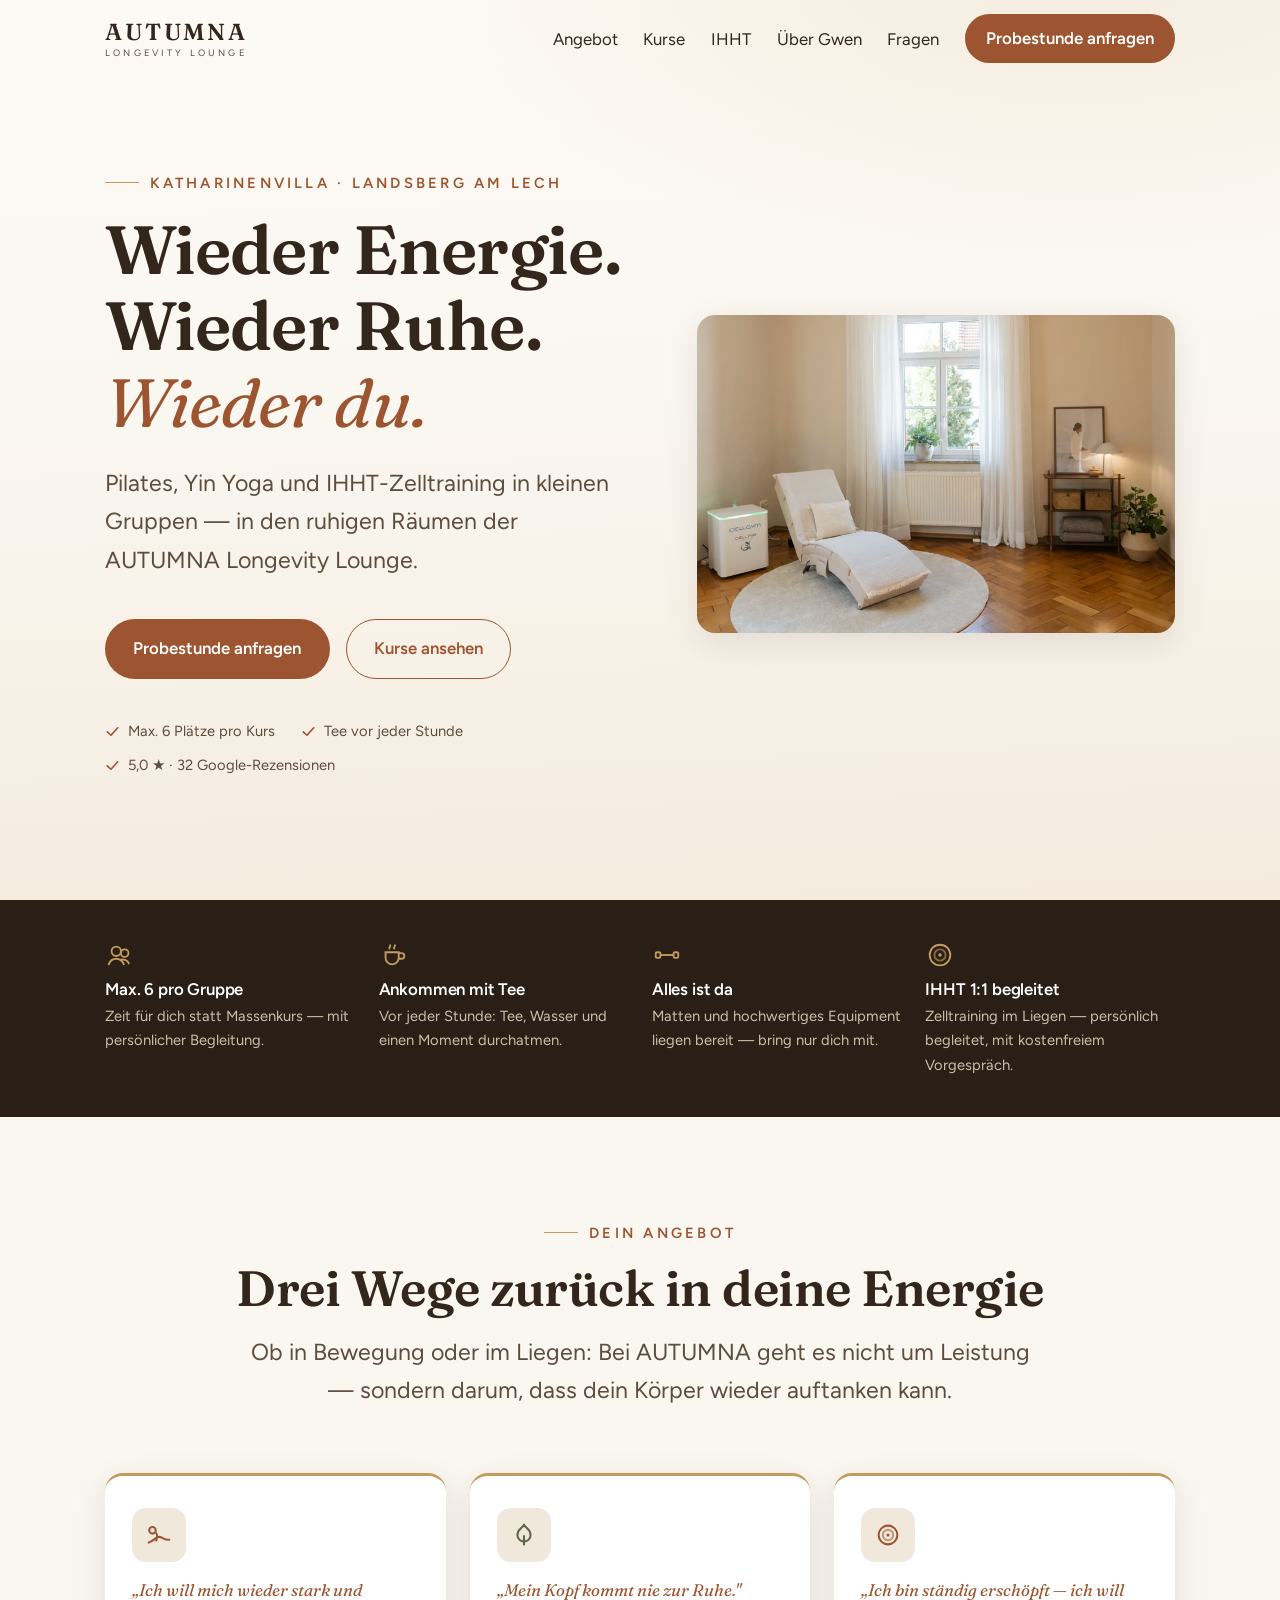
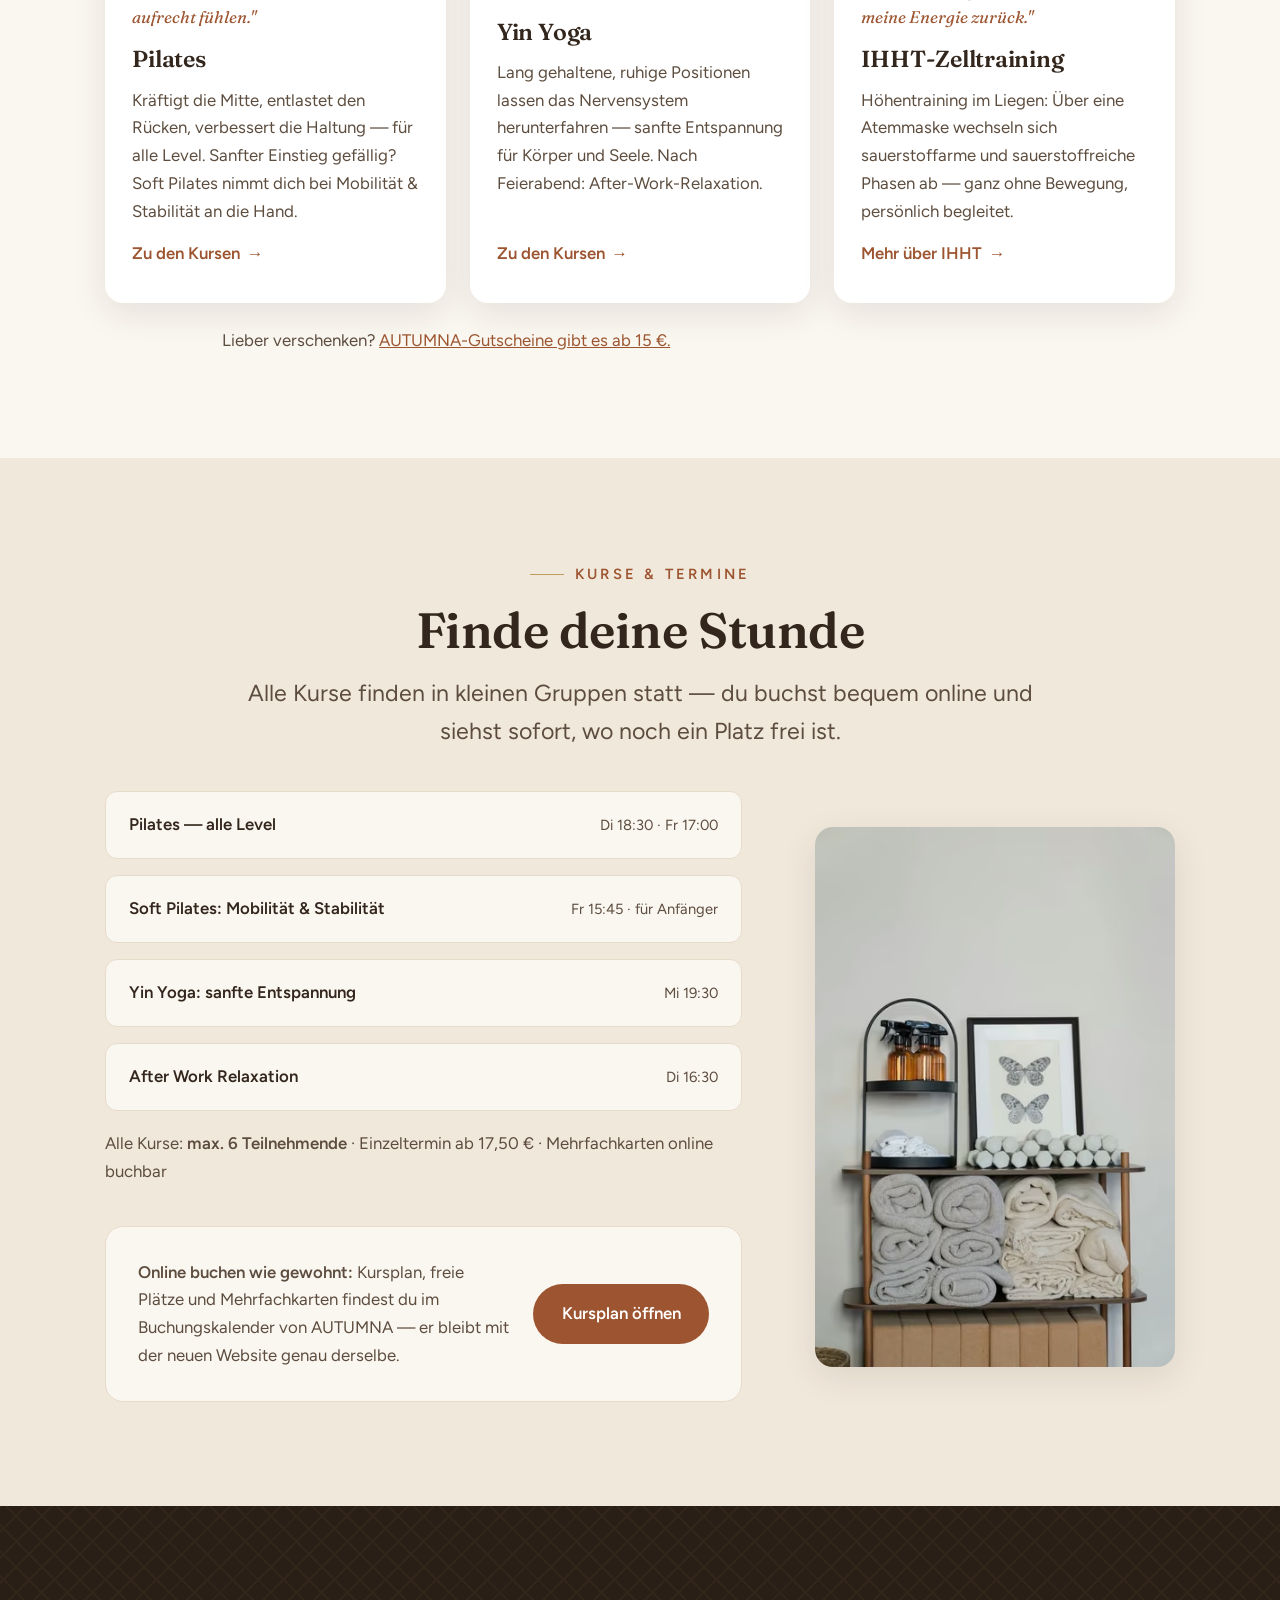
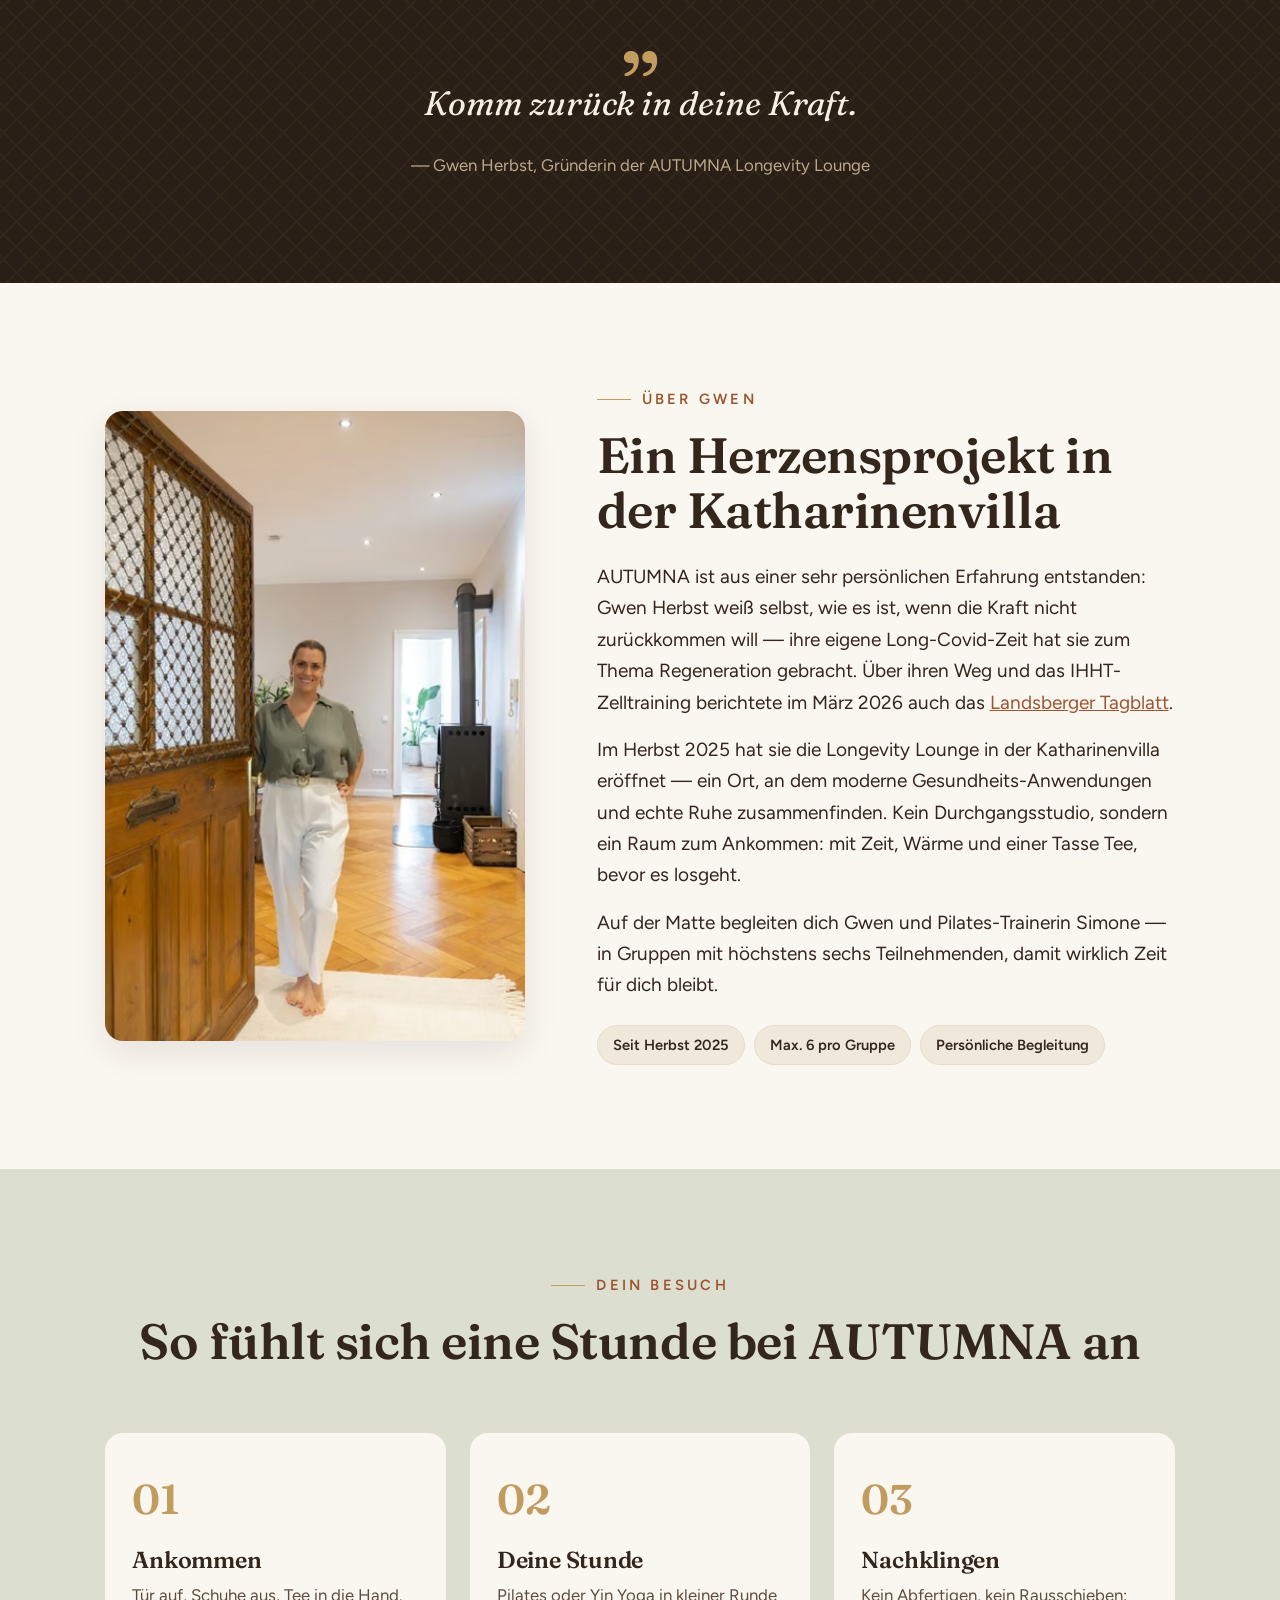
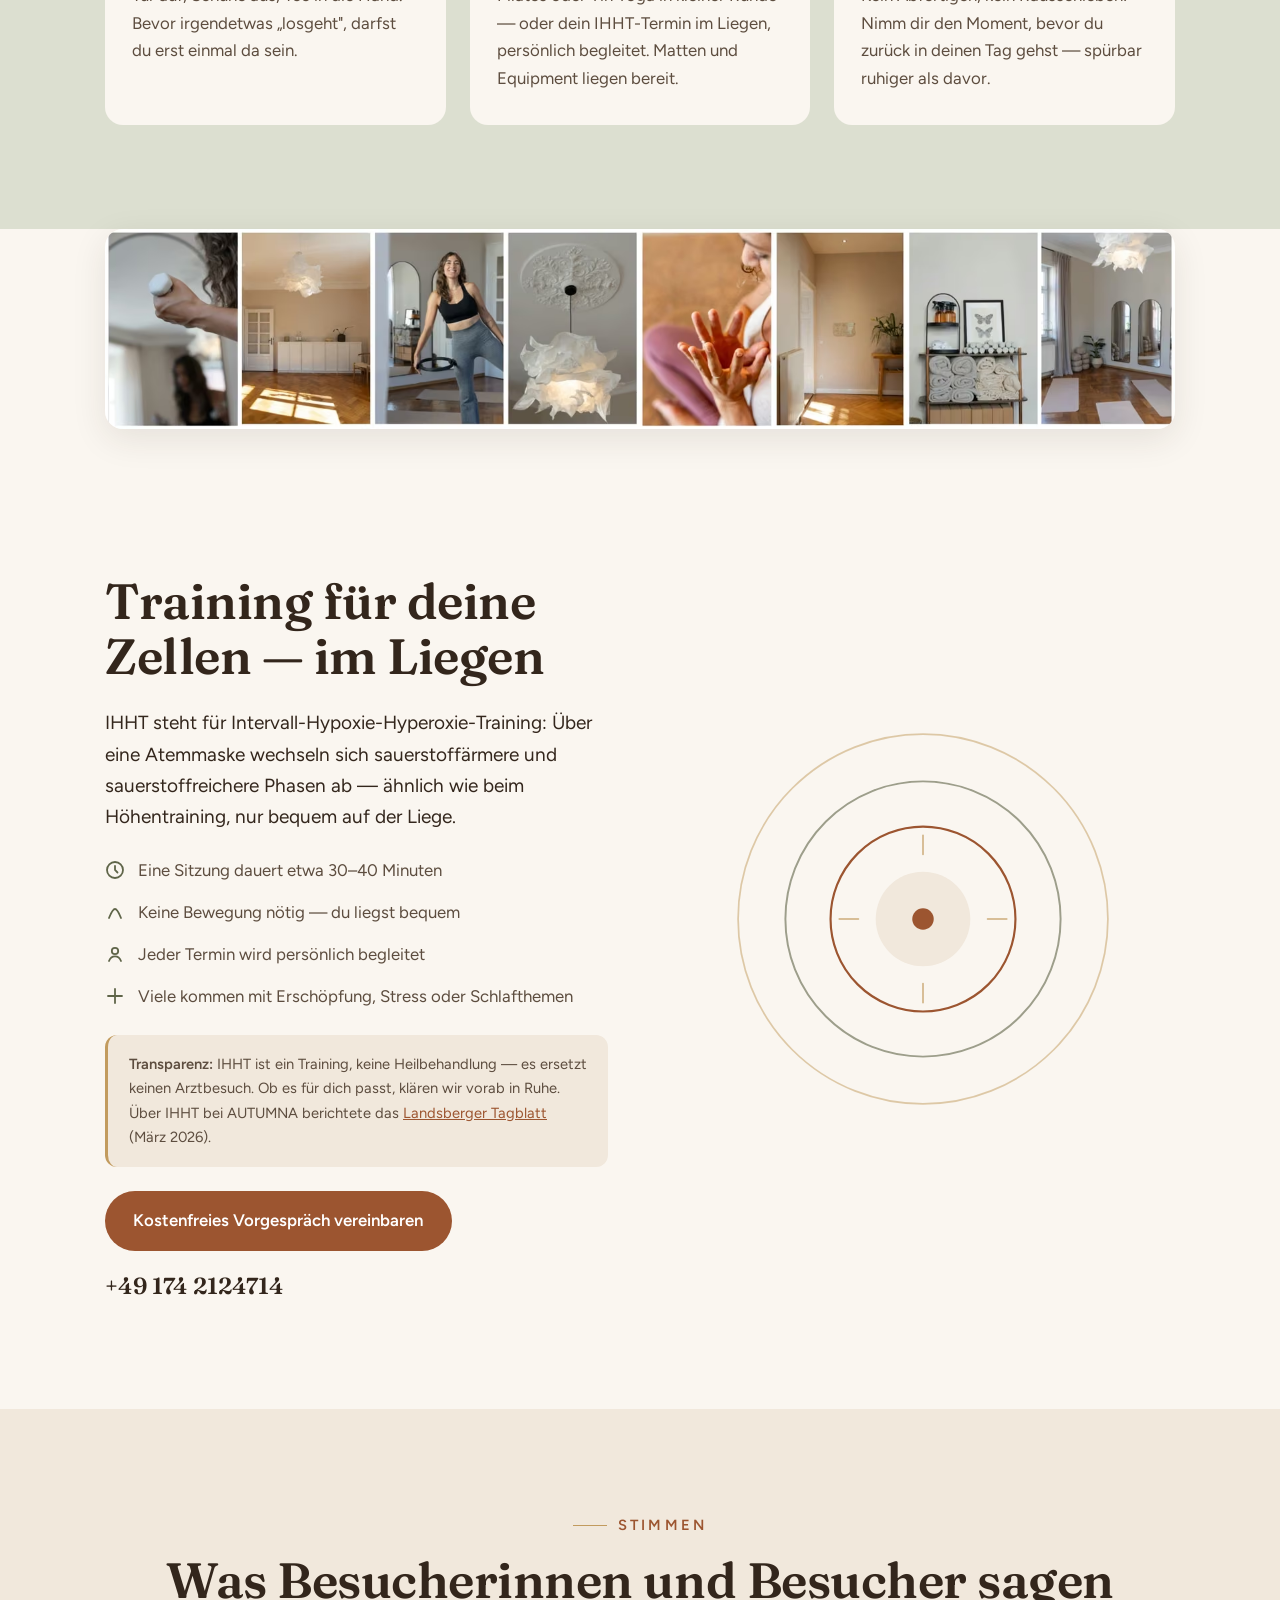
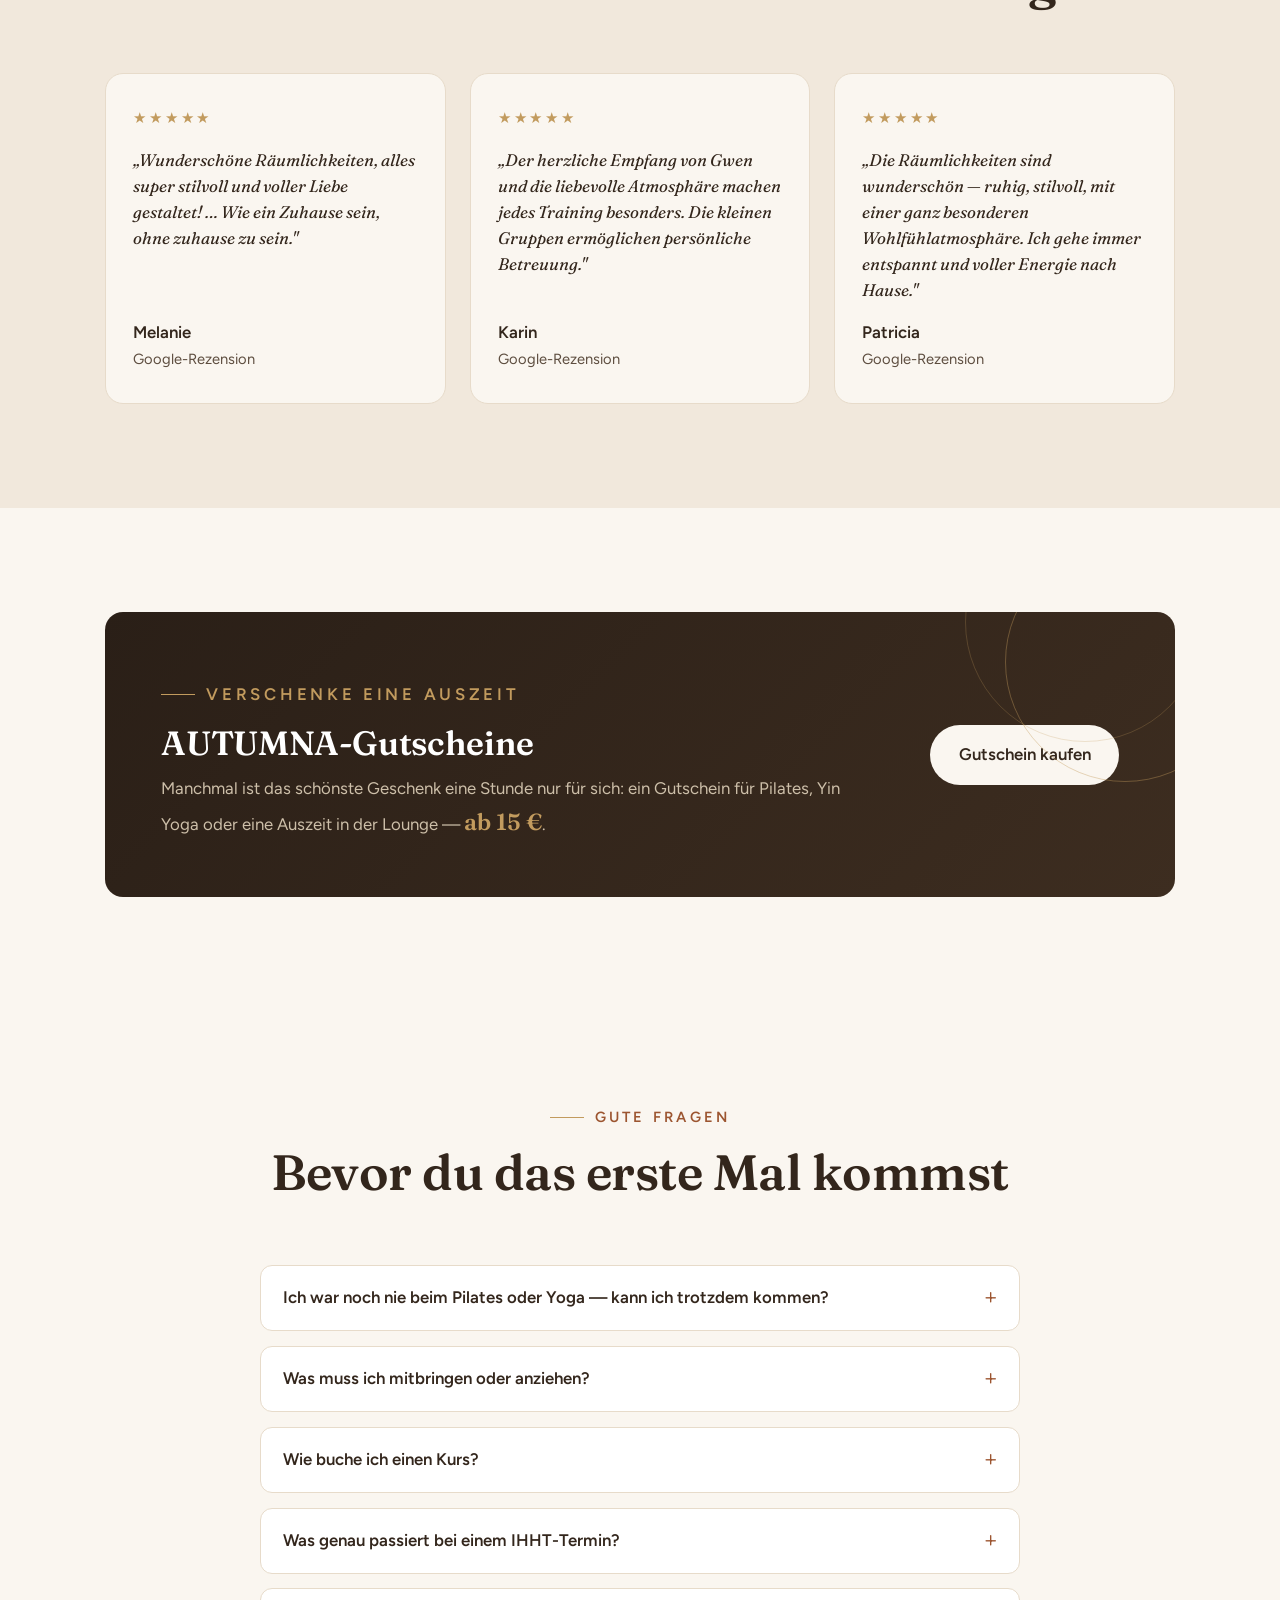
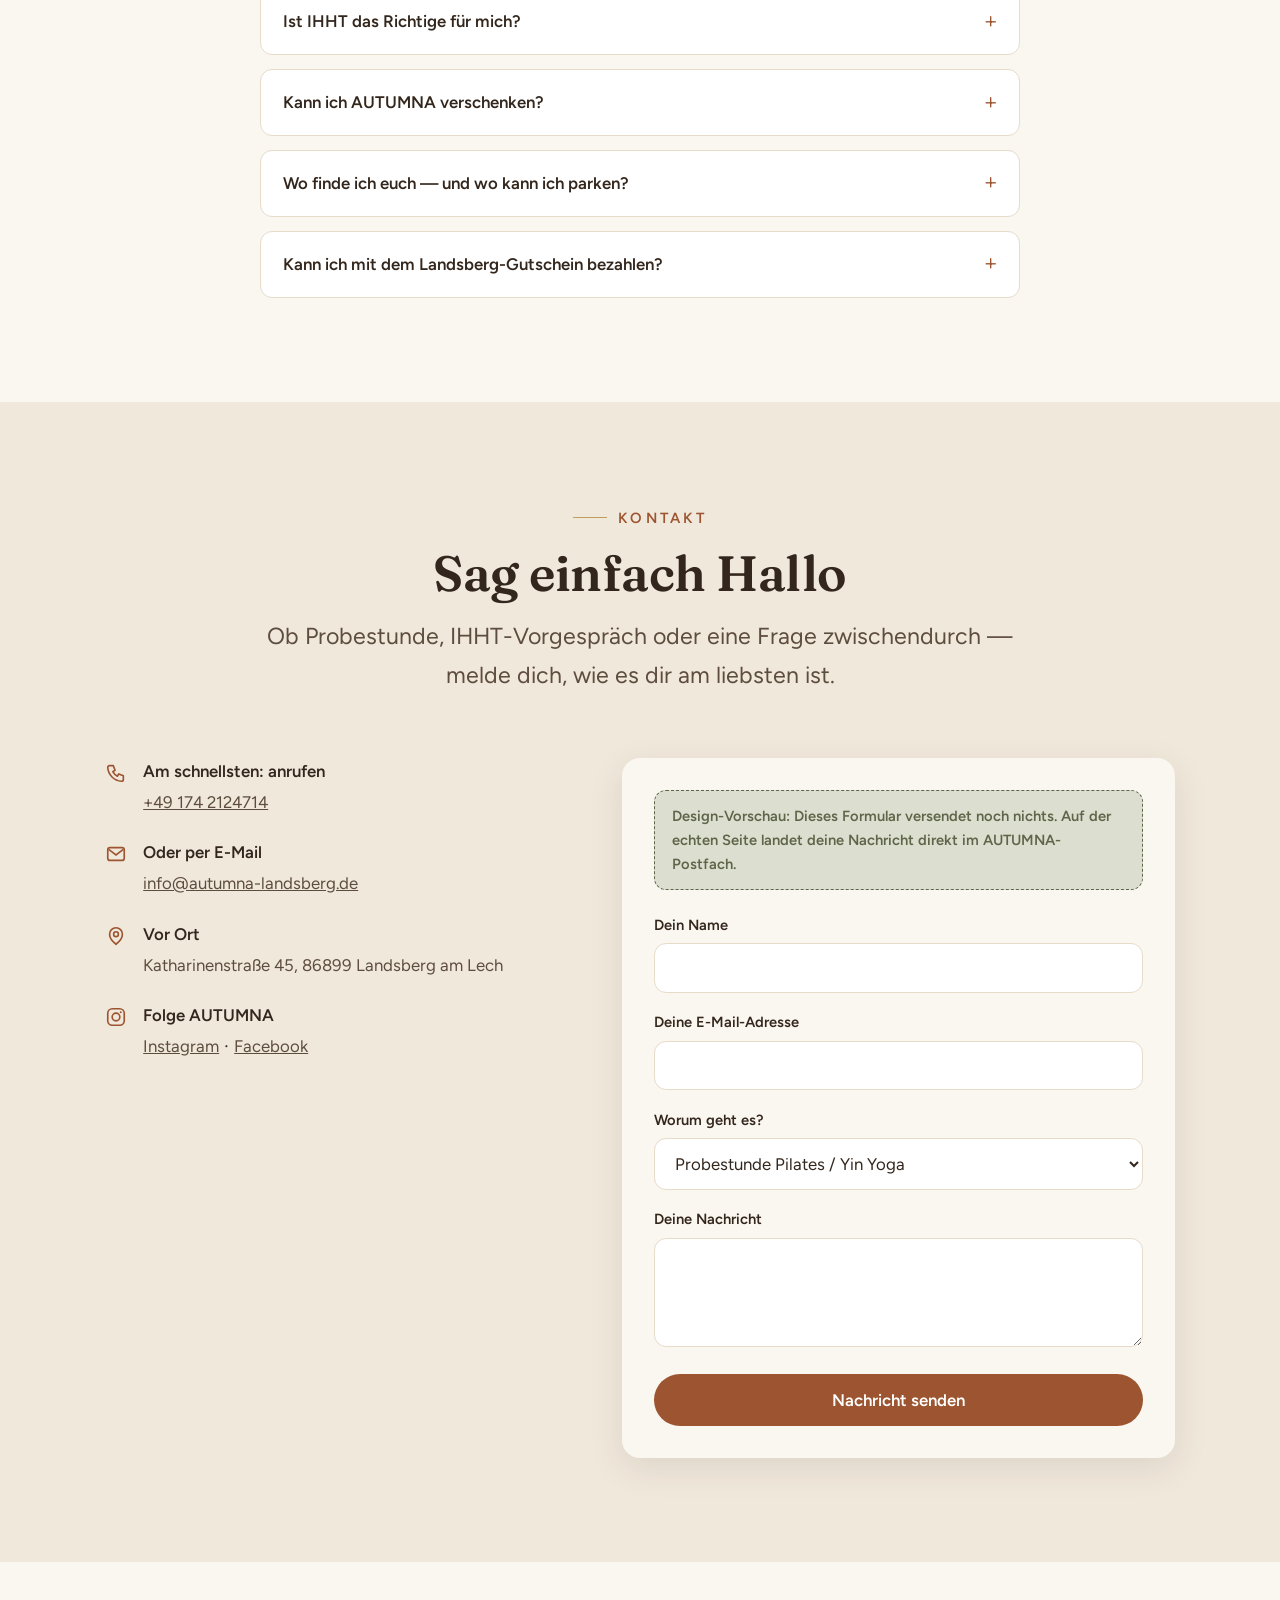
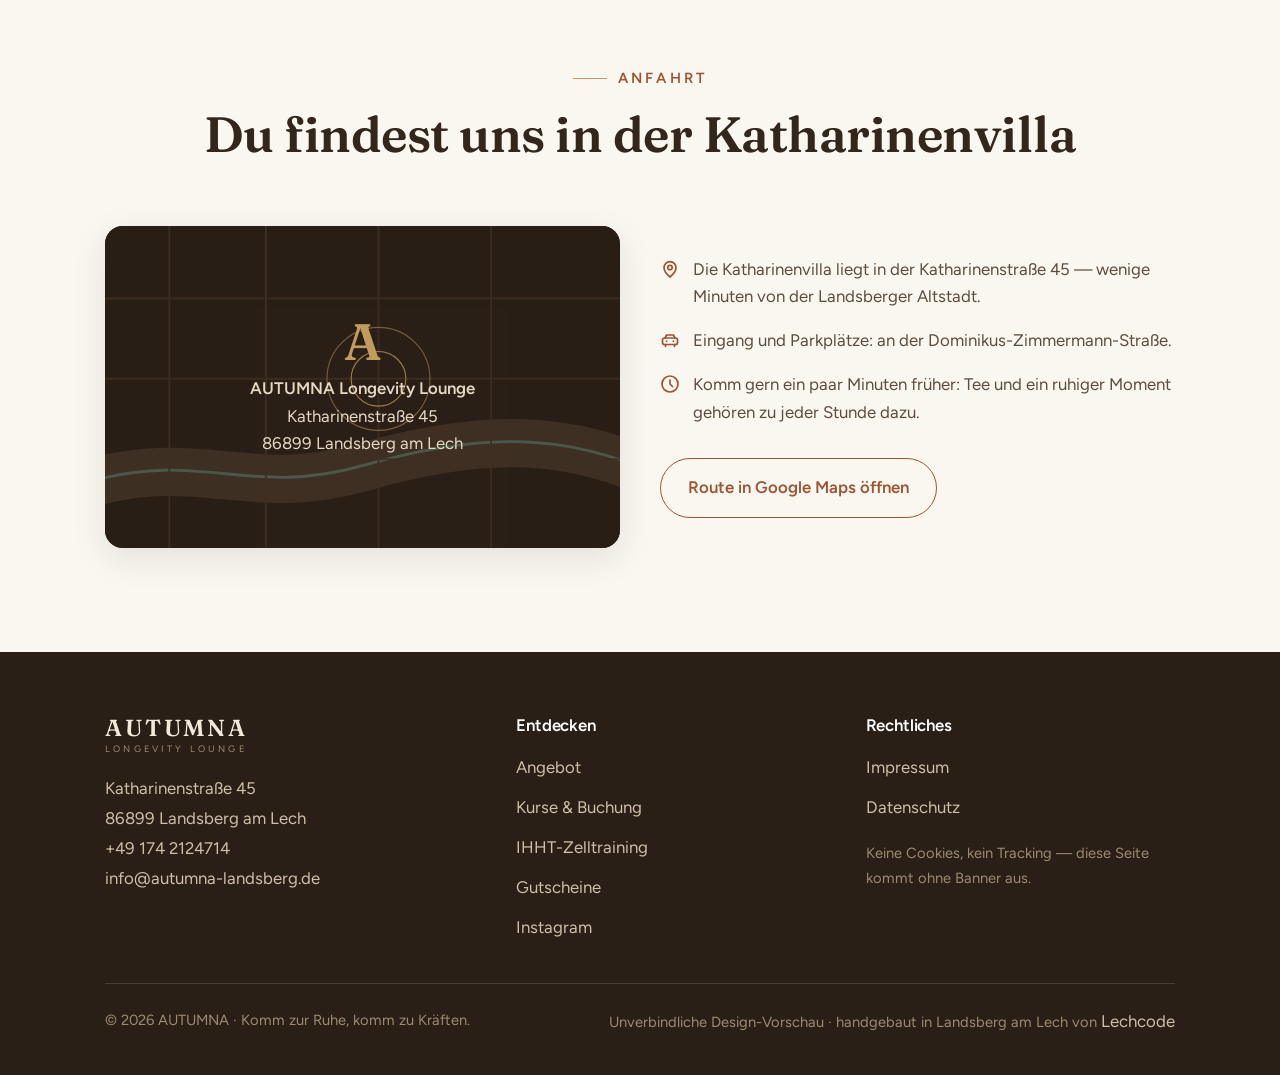
==== commit 872708b8: "Persönliche Geschenk-Version für Gwen: echte Studio-Fotos integriert (v1.7), vorschau.html auf Du, O" ====
--- a/index.html
+++ b/index.html
@@ -36,6 +36,10 @@
   <link rel="preload" href="assets/fonts/fraunces-italic.woff2" as="font" type="font/woff2" crossorigin>
   <link rel="preload" href="assets/fonts/figtree-400.woff2" as="font" type="font/woff2" crossorigin>
   <link rel="preload" href="assets/fonts/figtree-600.woff2" as="font" type="font/woff2" crossorigin>
+  <!-- Hero-Foto preloaden (LCP): AVIF responsive — JPEG-Fallback lädt nur in Alt-Browsern -->
+  <link rel="preload" as="image" type="image/avif"
+        imagesrcset="assets/img/hero-400.avif 400w, assets/img/hero-800.avif 800w, assets/img/hero-1200.avif 1200w, assets/img/hero-1600.avif 1600w"
+        imagesizes="(max-width: 900px) 92vw, 44vw">
   <link rel="stylesheet" href="assets/fonts.css">
   <script type="application/ld+json">
   {
@@ -53,6 +57,7 @@
       "postalCode": "86899",
       "addressCountry": "DE"
     },
+    "image": "https://lechcode.github.io/autumna-vorschau/assets/img/hero-1200.jpg",
     "priceRange": "Kurse ab 17,50 €, Gutscheine ab 15 €",
     "areaServed": "Landsberg am Lech",
     "sameAs": [
@@ -196,9 +201,9 @@
   .hero-fakten{display:flex;flex-wrap:wrap;gap:.6rem 1.6rem;margin-top:var(--sp-4);padding:0;list-style:none;font-size:var(--fs-xs);color:var(--ink-soft)}
   .hero-fakten li{display:flex;align-items:center;gap:.5rem}
   .hero-fakten svg{width:15px;height:15px;flex:none}
-  /* Bild-Slot exakt im 3:2-Format des echten Hero-Fotos (343942.webp) — 1-Klick-Tausch bei Beauftragung */
+  /* Bild-Slot im 3:2-Format des Hero-Fotos (343942) */
   .hero-buehne{aspect-ratio:3/2;border-radius:var(--radius);overflow:hidden;box-shadow:var(--schatten);position:relative}
-  .hero-buehne svg{width:100%;height:100%}
+  .hero-buehne img{width:100%;height:100%;object-fit:cover}
   /* Staffel-Einblendung beim Laden (nur mit JS, reduced-motion: aus) */
   .js .hero .stufe{opacity:0;transform:translateY(18px);animation:aufstehen .8s var(--ease) forwards}
   .js .hero .stufe:nth-child(2){animation-delay:.12s}
@@ -243,7 +248,11 @@
 
   /* ═══════ 8 · KURSE & BUCHUNG ═══════ */
   .kurse{background:var(--sand)}
-  .kursliste{display:grid;grid-template-columns:1fr 1fr;gap:var(--sp-2);margin-top:var(--sp-4);list-style:none}
+  .kurse-grid{display:grid;grid-template-columns:1.25fr .75fr;gap:clamp(2rem,4vw,3.5rem);align-items:center;margin-top:var(--sp-4)}
+  .kurse-foto{aspect-ratio:2/3;border-radius:var(--radius);overflow:hidden;box-shadow:var(--schatten);max-width:360px;justify-self:end}
+  .kurse-foto img{width:100%;height:100%;object-fit:cover}
+  @media (max-width:900px){.kurse-grid{grid-template-columns:1fr}.kurse-foto{justify-self:center;max-width:300px}}
+  .kursliste{display:grid;grid-template-columns:1fr;gap:var(--sp-2);list-style:none}
   .kurs{
     background:var(--creme);border-radius:var(--radius-s);padding:1.2rem 1.4rem;
     display:flex;justify-content:space-between;align-items:center;gap:1rem;border:1px solid var(--sand-tief);
@@ -270,7 +279,10 @@
   .ueber-grid{display:grid;grid-template-columns:.85fr 1.15fr;gap:clamp(2rem,5vw,4.5rem);align-items:center}
   /* Slot exakt im 2:3-Format des echten Porträts (346633.webp) */
   .portraet{aspect-ratio:2/3;border-radius:var(--radius);overflow:hidden;box-shadow:var(--schatten);max-width:420px}
-  .portraet svg{width:100%;height:100%}
+  .portraet img{width:100%;height:100%;object-fit:cover}
+  /* Galerie-Band (346781: 8er-Collage der Altseite) */
+  .band{padding-block:0}
+  .band img{width:100%;height:auto;border-radius:var(--radius);box-shadow:var(--schatten)}
   .ueber-text p + p{margin-top:1rem}
   .ueber-text .merkmale{display:flex;flex-wrap:wrap;gap:.55rem;margin-top:var(--sp-3);padding:0;list-style:none}
   .ueber-text .merkmale li{font-size:var(--fs-xs);font-weight:600;background:var(--sand);border:1px solid var(--sand-tief);border-radius:999px;padding:.45rem .95rem}
@@ -481,54 +493,14 @@
         <li><svg viewBox="0 0 20 20" fill="none" aria-hidden="true"><path d="M3 10.5 8 15 17 5" stroke="#9C5530" stroke-width="2.2" stroke-linecap="round" stroke-linejoin="round"/></svg>5,0&nbsp;★ · 32 Google-Rezensionen</li>
       </ul>
     </div>
-    <!-- HIER: Bei Beauftragung ersetzt das echte Hero-Foto (alt-assets/343942.webp, 3:2) dieses SVG-Motiv -->
-    <div class="hero-buehne" role="img" aria-label="Stilisierte Illustration: Licht fällt durch ein Rundbogenfenster der Katharinenvilla auf Fischgrätparkett">
-      <svg viewBox="0 0 900 600" preserveAspectRatio="xMidYMid slice" aria-hidden="true">
-        <defs>
-          <linearGradient id="wand" x1="0" y1="0" x2="0" y2="1">
-            <stop offset="0" stop-color="#F6EEE2"/><stop offset="1" stop-color="#EADDC9"/>
-          </linearGradient>
-          <linearGradient id="lichtkegel" x1="0" y1="0" x2="0" y2="1">
-            <stop offset="0" stop-color="#F3D9A8" stop-opacity=".85"/><stop offset="1" stop-color="#F3D9A8" stop-opacity="0"/>
-          </linearGradient>
-          <linearGradient id="boden" x1="0" y1="0" x2="0" y2="1">
-            <stop offset="0" stop-color="#C99A66"/><stop offset="1" stop-color="#A87B4D"/>
-          </linearGradient>
-          <pattern id="fischgraet" width="64" height="32" patternUnits="userSpaceOnUse" patternTransform="scale(1.4)">
-            <rect width="64" height="32" fill="none"/>
-            <path d="M0 32 32 0M16 32 48 0M32 32 64 0" stroke="#8F6336" stroke-width="1.1" opacity=".5"/>
-            <path d="M32 32 0 0M48 32 16 0M64 32 32 0" stroke="#7C5026" stroke-width="1.1" opacity=".35"/>
-          </pattern>
-        </defs>
-        <rect width="900" height="430" fill="url(#wand)"/>
-        <rect y="430" width="900" height="170" fill="url(#boden)"/>
-        <rect y="430" width="900" height="170" fill="url(#fischgraet)"/>
-        <rect y="424" width="900" height="10" fill="#FBF4E8" opacity=".7"/>
-        <!-- Rundbogenfenster -->
-        <g transform="translate(560,70)">
-          <path d="M0 360 V120 a110 110 0 0 1 220 0 V360 Z" fill="#FDF6E7"/>
-          <path d="M0 360 V120 a110 110 0 0 1 220 0 V360" fill="none" stroke="#B89265" stroke-width="10"/>
-          <path d="M110 14 V360 M2 170 h216 M14 96 a106 106 0 0 1 192 0" stroke="#C8A87C" stroke-width="5" fill="none"/>
-          <circle cx="62" cy="80" r="30" fill="#F6DFA9" opacity=".9"/>
-        </g>
-        <!-- Lichtkegel auf den Boden -->
-        <path d="M560 430 L500 600 H880 L780 430 Z" fill="url(#lichtkegel)"/>
-        <!-- Pflanze links -->
-        <g transform="translate(120,290)" stroke="#5F6549" stroke-width="6" fill="none" stroke-linecap="round">
-          <path d="M60 140 C 58 90, 30 70, 10 40"/>
-          <path d="M60 140 C 64 85, 90 75, 112 50"/>
-          <path d="M60 140 C 60 100, 60 70, 60 30"/>
-          <path d="M10 40 c -4 14, 4 22, 16 24 M112 50 c 6 12, 0 24, -14 26 M60 30 c -10 8, -8 22, 2 28"/>
-        </g>
-        <ellipse cx="180" cy="445" rx="90" ry="12" fill="#7C5026" opacity=".35"/>
-        <path d="M130 432 h100 l-10 92 h-80 Z" fill="#A4744A"/>
-        <!-- Liege (Andeutung der IHHT-Liege) -->
-        <g transform="translate(280,360)">
-          <path d="M0 78 C 30 70, 60 40, 95 28 C 130 16, 180 12, 215 22 L 222 50 C 180 44, 130 48, 100 60 C 70 72, 40 86, 10 92 Z" fill="#F4ECDF" stroke="#D9CBB4" stroke-width="3"/>
-          <rect x="24" y="88" width="10" height="42" rx="4" fill="#8F6336"/>
-          <rect x="180" y="60" width="10" height="70" rx="4" fill="#8F6336"/>
-        </g>
-      </svg>
+    <!-- HIER: Hero-Foto (Original der Altseite, web-optimiert — Master-Prompt v1.7) -->
+    <div class="hero-buehne">
+      <picture>
+        <source type="image/avif" srcset="assets/img/hero-400.avif 400w, assets/img/hero-800.avif 800w, assets/img/hero-1200.avif 1200w, assets/img/hero-1600.avif 1600w" sizes="(max-width: 900px) 92vw, 44vw">
+        <img src="assets/img/hero-1200.jpg" srcset="assets/img/hero-400.jpg 400w, assets/img/hero-800.jpg 800w, assets/img/hero-1200.jpg 1200w, assets/img/hero-1600.jpg 1600w" sizes="(max-width: 900px) 92vw, 44vw"
+             width="1620" height="1080" fetchpriority="high" decoding="async"
+             alt="Lichtdurchfluteter Raum der AUTUMNA Longevity Lounge in der Katharinenvilla: IHHT-Liege auf Fischgrätparkett vor hohem Altbaufenster">
+      </picture>
     </div>
   </div>
 </header>
@@ -609,17 +581,29 @@
       <h2>Finde deine Stunde</h2>
       <p class="sub">Alle Kurse finden in kleinen Gruppen statt — du buchst bequem online und siehst sofort, wo noch ein Platz frei ist.</p>
     </div>
-    <ul class="kursliste reveal">
-      <!-- HIER: Kursliste & Zeiten — Stand 12.06.2026 laut Fyndery-Kursplan (bei Änderungen hier UND im Kalender-Link prüfen) -->
-      <li class="kurs"><strong>Pilates — alle Level</strong><span>Di 18:30 · Fr 17:00</span></li>
-      <li class="kurs"><strong>Soft Pilates: Mobilität &amp; Stabilität</strong><span>Fr 15:45 · für Anfänger</span></li>
-      <li class="kurs"><strong>Yin Yoga: sanfte Entspannung</strong><span>Mi 19:30</span></li>
-      <li class="kurs"><strong>After Work Relaxation</strong><span>Di 16:30</span></li>
-    </ul>
-    <p class="angebot-zeile reveal" style="margin-top:1.2rem">Alle Kurse: <strong>max. 6 Teilnehmende</strong> · Einzeltermin ab 17,50&nbsp;€ · Mehrfachkarten online buchbar</p>
-    <div class="buchen-box reveal">
-      <p><strong>Online buchen wie gewohnt:</strong> Kursplan, freie Plätze und Mehrfachkarten findest du im Buchungskalender von AUTUMNA — er bleibt beim Umstieg auf die neue Website genau derselbe.</p>
-      <a class="btn btn-voll" href="https://www.autumna-landsberg.de/#Kalender" target="_blank" rel="noopener">Kursplan öffnen</a>
+    <div class="kurse-grid">
+      <div>
+        <ul class="kursliste reveal">
+          <!-- HIER: Kursliste & Zeiten — Stand 12.06.2026 laut Fyndery-Kursplan (bei Änderungen hier UND im Kalender-Link prüfen) -->
+          <li class="kurs"><strong>Pilates — alle Level</strong><span>Di 18:30 · Fr 17:00</span></li>
+          <li class="kurs"><strong>Soft Pilates: Mobilität &amp; Stabilität</strong><span>Fr 15:45 · für Anfänger</span></li>
+          <li class="kurs"><strong>Yin Yoga: sanfte Entspannung</strong><span>Mi 19:30</span></li>
+          <li class="kurs"><strong>After Work Relaxation</strong><span>Di 16:30</span></li>
+        </ul>
+        <p class="angebot-zeile reveal" style="margin-top:1.2rem;text-align:left">Alle Kurse: <strong>max. 6 Teilnehmende</strong> · Einzeltermin ab 17,50&nbsp;€ · Mehrfachkarten online buchbar</p>
+        <div class="buchen-box reveal">
+          <p><strong>Online buchen wie gewohnt:</strong> Kursplan, freie Plätze und Mehrfachkarten findest du im Buchungskalender von AUTUMNA — er bleibt mit der neuen Website genau derselbe.</p>
+          <a class="btn btn-voll" href="https://www.autumna-landsberg.de/#Kalender" target="_blank" rel="noopener">Kursplan öffnen</a>
+        </div>
+      </div>
+      <div class="kurse-foto reveal">
+        <picture>
+          <source type="image/avif" srcset="assets/img/detail-400.avif 400w, assets/img/detail-720.avif 720w" sizes="(max-width: 900px) 300px, 360px">
+          <img src="assets/img/detail-720.jpg" srcset="assets/img/detail-400.jpg 400w, assets/img/detail-720.jpg 720w" sizes="(max-width: 900px) 300px, 360px"
+               width="720" height="1080" loading="lazy" decoding="async"
+               alt="Liebevoll vorbereitetes Detail im Studio: gerollte Handtücher, kleine Hanteln und ein gerahmtes Schmetterlingsbild">
+        </picture>
+      </div>
     </div>
   </div>
 </section>
@@ -638,36 +622,14 @@
 <!-- ═══════ ÜBER GWEN ═══════ -->
 <section id="ueber">
   <div class="wrap ueber-grid">
-    <!-- HIER: Bei Beauftragung ersetzt Gwens echtes Porträt (alt-assets/346633.webp, 2:3) dieses SVG-Motiv -->
-    <div class="portraet reveal" role="img" aria-label="Stilisierte Illustration: die historische Tür der Katharinenvilla mit Pflanze und warmem Licht">
-      <svg viewBox="0 0 400 600" preserveAspectRatio="xMidYMid slice" aria-hidden="true">
-        <defs>
-          <linearGradient id="pwand" x1="0" y1="0" x2="0" y2="1">
-            <stop offset="0" stop-color="#F4ECDF"/><stop offset="1" stop-color="#E6D7C0"/>
-          </linearGradient>
-          <linearGradient id="ptuer" x1="0" y1="0" x2="1" y2="1">
-            <stop offset="0" stop-color="#9C6B3F"/><stop offset="1" stop-color="#7C5026"/>
-          </linearGradient>
-        </defs>
-        <rect width="400" height="600" fill="url(#pwand)"/>
-        <rect y="470" width="400" height="130" fill="#B98A57"/>
-        <path d="M0 470 H400" stroke="#FBF4E8" stroke-width="6" opacity=".6"/>
-        <g transform="translate(60,80)">
-          <path d="M0 390 V90 a140 140 0 0 1 280 0 V390 Z" fill="url(#ptuer)"/>
-          <path d="M0 390 V90 a140 140 0 0 1 280 0 V390" fill="none" stroke="#5E3A18" stroke-width="8"/>
-          <path d="M140 -45 V390 M30 150 h220 M30 260 h220" stroke="#5E3A18" stroke-width="5" opacity=".8"/>
-          <rect x="36" y="156" width="88" height="98" rx="6" fill="#F6DFA9" opacity=".5"/>
-          <rect x="156" y="156" width="88" height="98" rx="6" fill="#F6DFA9" opacity=".35"/>
-          <circle cx="118" cy="316" r="7" fill="#C29B5E"/>
-        </g>
-        <g transform="translate(305,360)" stroke="#5F6549" stroke-width="5" fill="none" stroke-linecap="round">
-          <path d="M30 130 C 26 90, 8 76, -4 50"/>
-          <path d="M30 130 C 34 86, 52 78, 64 54"/>
-          <path d="M-4 50 c -4 12, 2 20, 12 22 M64 54 c 4 12, -2 20, -12 22"/>
-        </g>
-        <path d="M270 492 h120 l-8 70 h-104 Z" fill="#A4744A"/>
-        <circle cx="84" cy="60" r="26" fill="#F6DFA9" opacity=".65"/>
-      </svg>
+    <!-- HIER: Gwens Porträt (Original der Altseite, web-optimiert — Master-Prompt v1.7) -->
+    <div class="portraet reveal">
+      <picture>
+        <source type="image/avif" srcset="assets/img/gwen-400.avif 400w, assets/img/gwen-717.avif 717w" sizes="(max-width: 900px) 86vw, 380px">
+        <img src="assets/img/gwen-717.jpg" srcset="assets/img/gwen-400.jpg 400w, assets/img/gwen-717.jpg 717w" sizes="(max-width: 900px) 86vw, 380px"
+             width="717" height="1080" loading="lazy" decoding="async"
+             alt="Gwen Herbst steht lächelnd und barfuß an der historischen Holztür der Katharinenvilla, dahinter Fischgrätparkett und Kaminofen">
+      </picture>
     </div>
     <div class="ueber-text">
       <p class="eyebrow reveal">Über Gwen</p>
@@ -708,6 +670,18 @@
         <p>Kein Abfertigen, kein Rausschieben: Nimm dir den Moment, bevor du zurück in deinen Tag gehst — spürbar ruhiger als davor.</p>
       </div>
     </div>
+  </div>
+</section>
+
+<!-- ═══════ GALERIE-BAND ═══════ -->
+<section class="band" aria-label="Einblicke in die Lounge">
+  <div class="wrap reveal">
+    <picture>
+      <source type="image/avif" srcset="assets/img/galerie-800.avif 800w, assets/img/galerie-1600.avif 1600w, assets/img/galerie-1920.avif 1920w" sizes="(max-width: 1180px) 96vw, 1140px">
+      <img src="assets/img/galerie-1600.jpg" srcset="assets/img/galerie-800.jpg 800w, assets/img/galerie-1600.jpg 1600w, assets/img/galerie-1920.jpg 1920w" sizes="(max-width: 1180px) 96vw, 1140px"
+           width="1920" height="361" loading="lazy" decoding="async"
+           alt="Acht Einblicke in die AUTUMNA Lounge: Pilates-Training mit Ring, Stuckrosette mit Papierleuchte, Spiegelraum mit Matten, Flur und liebevolle Details">
+    </picture>
   </div>
 </section>
 
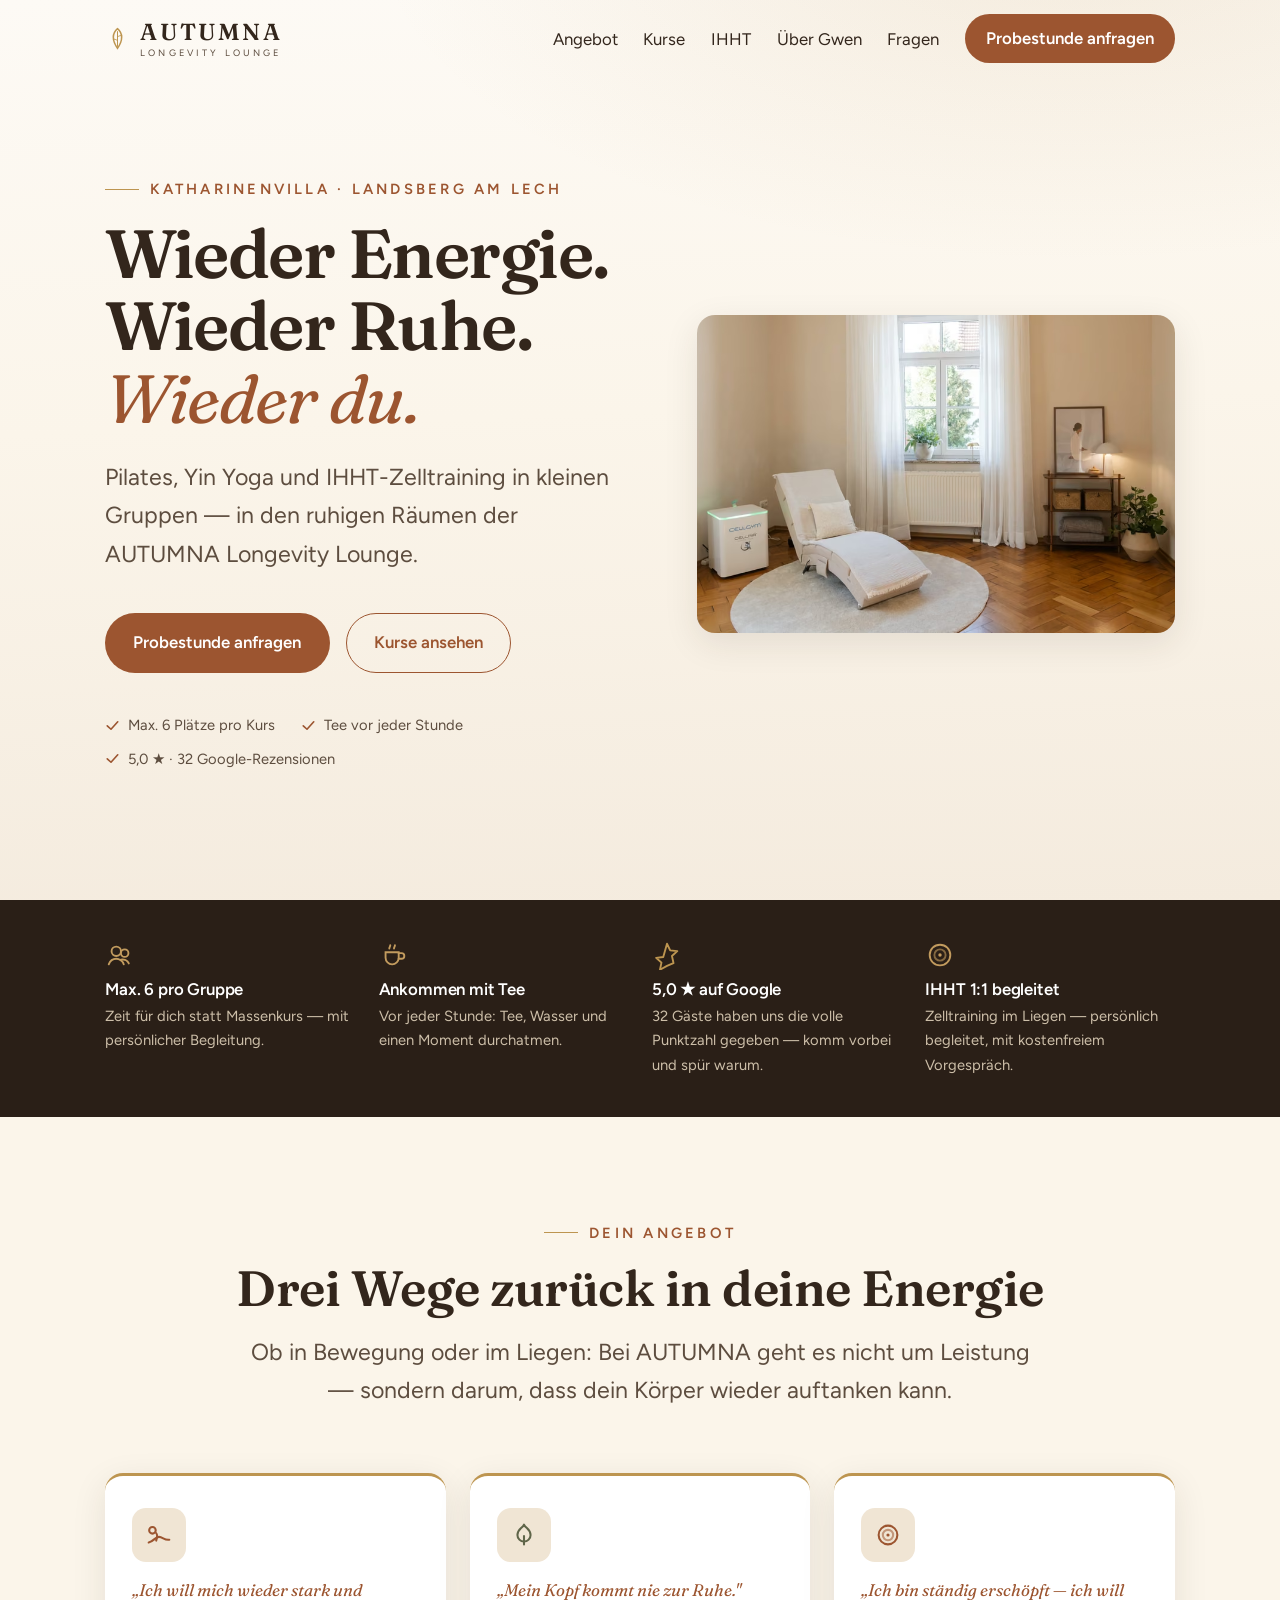
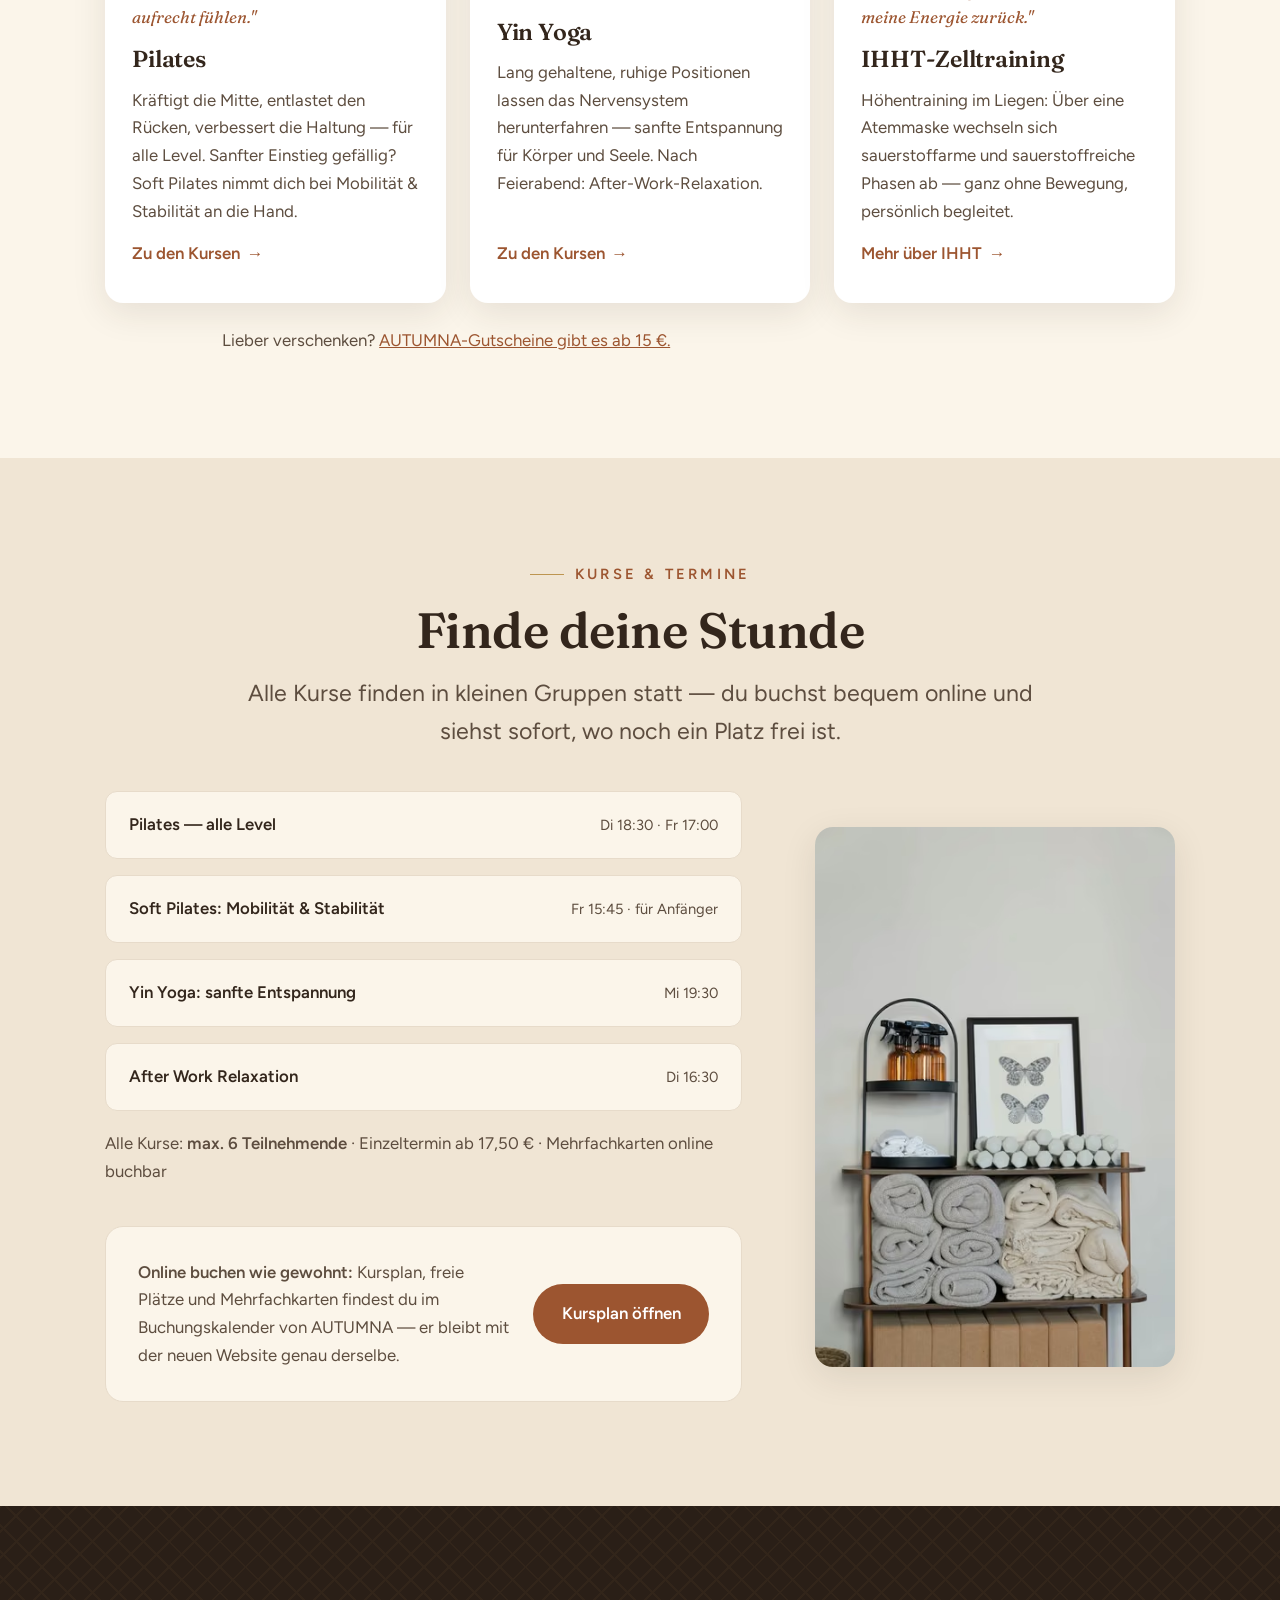
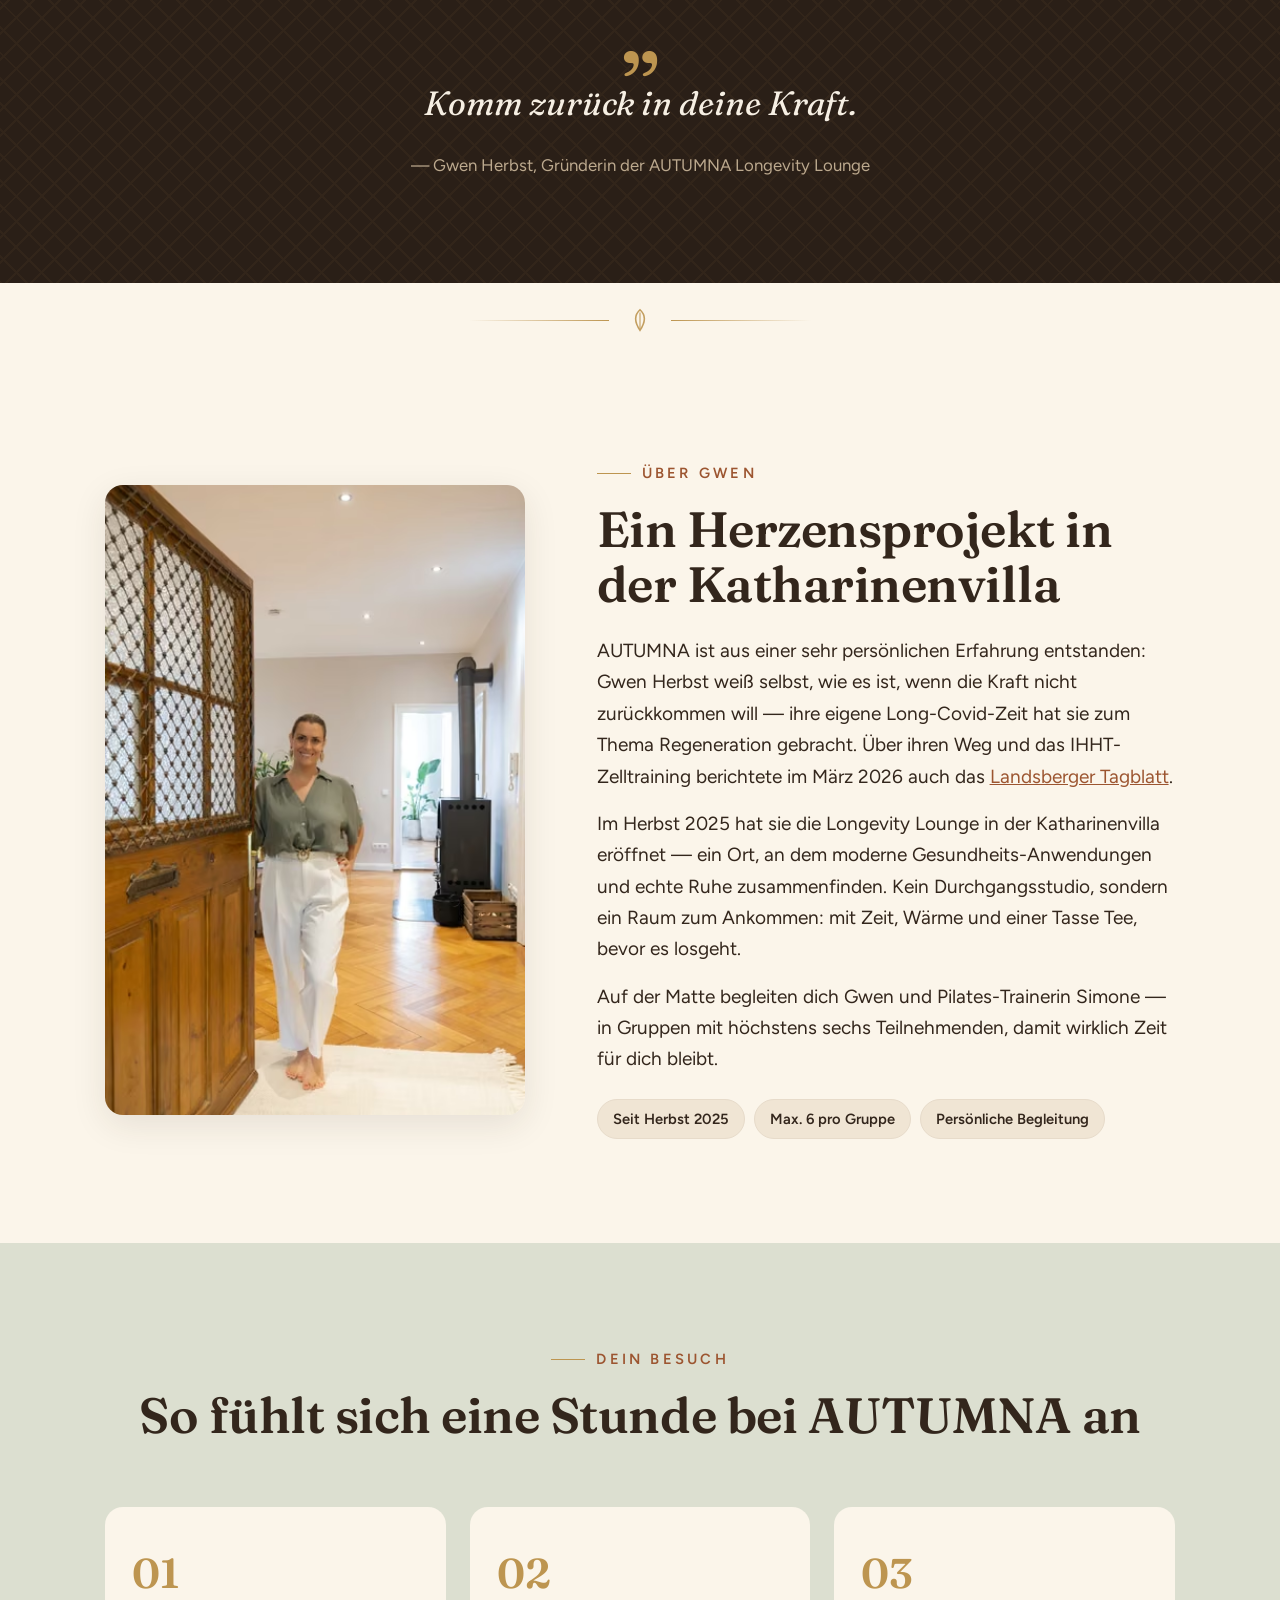
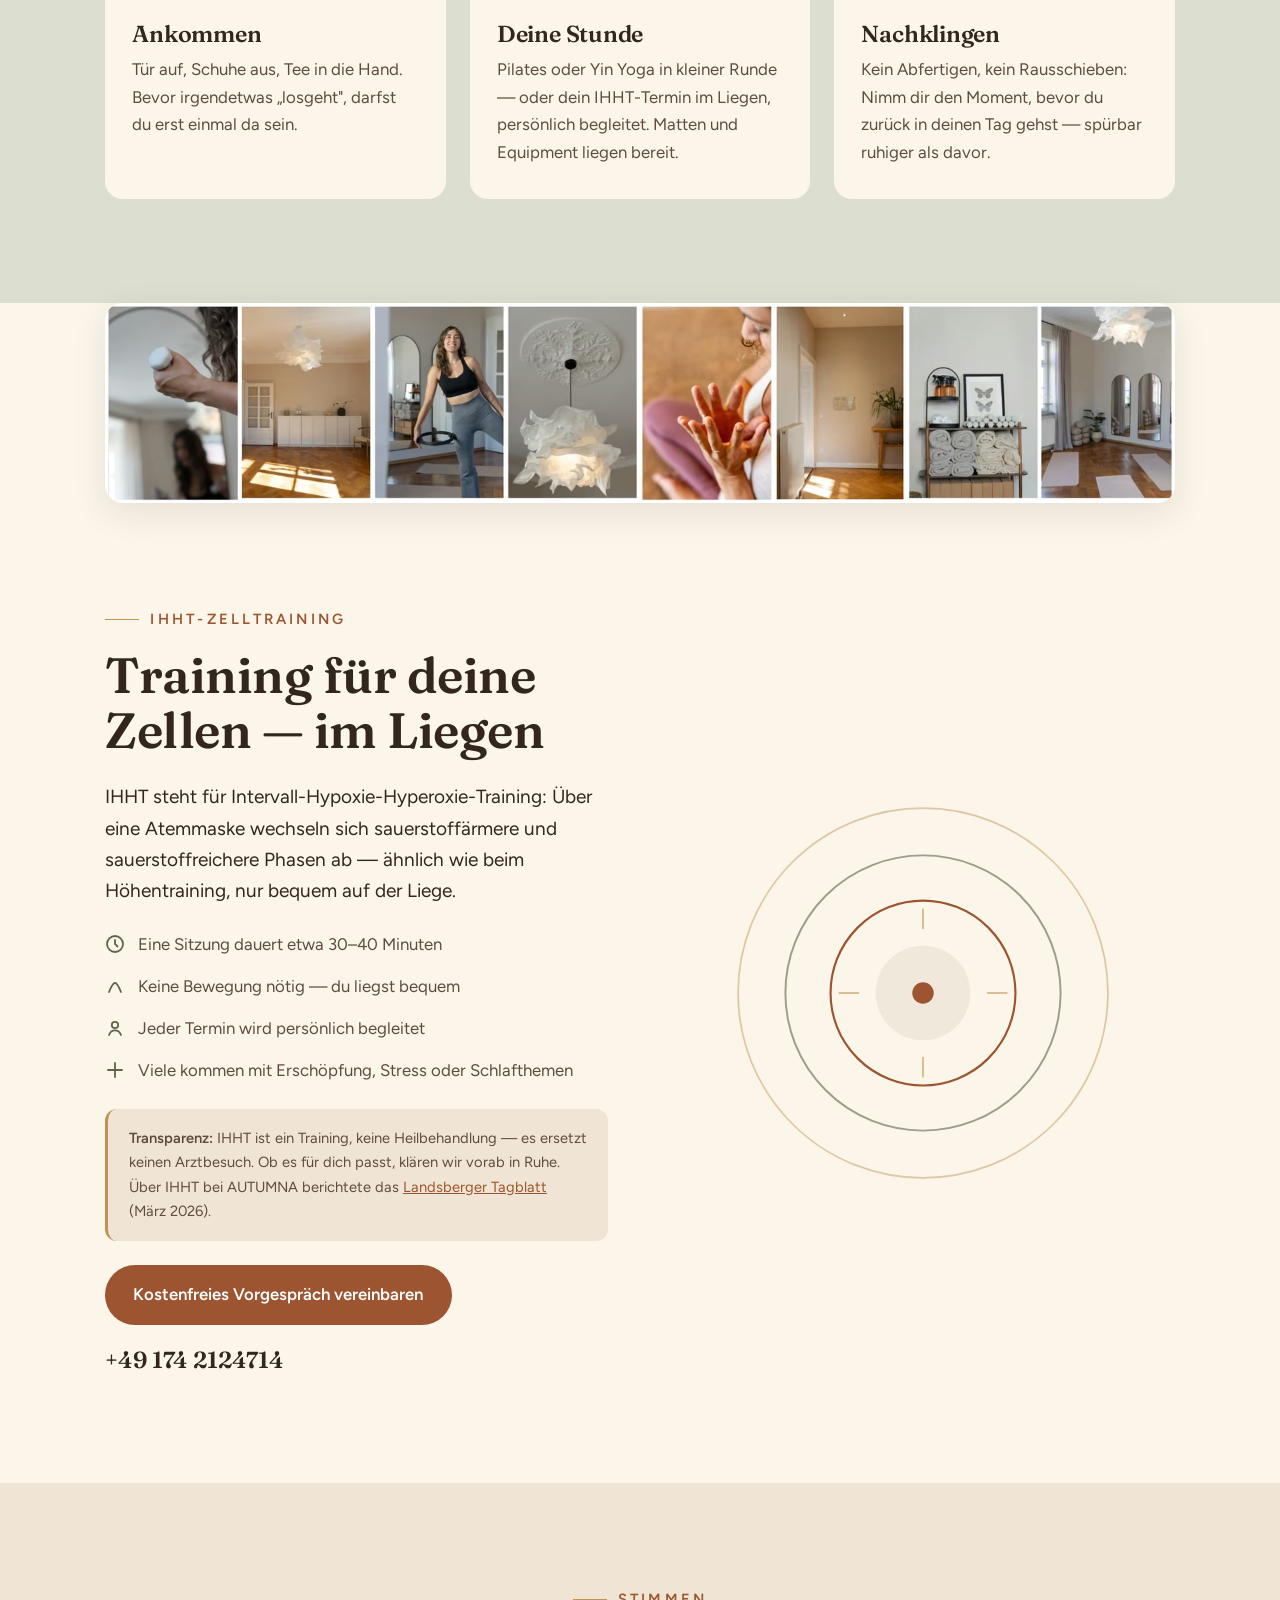
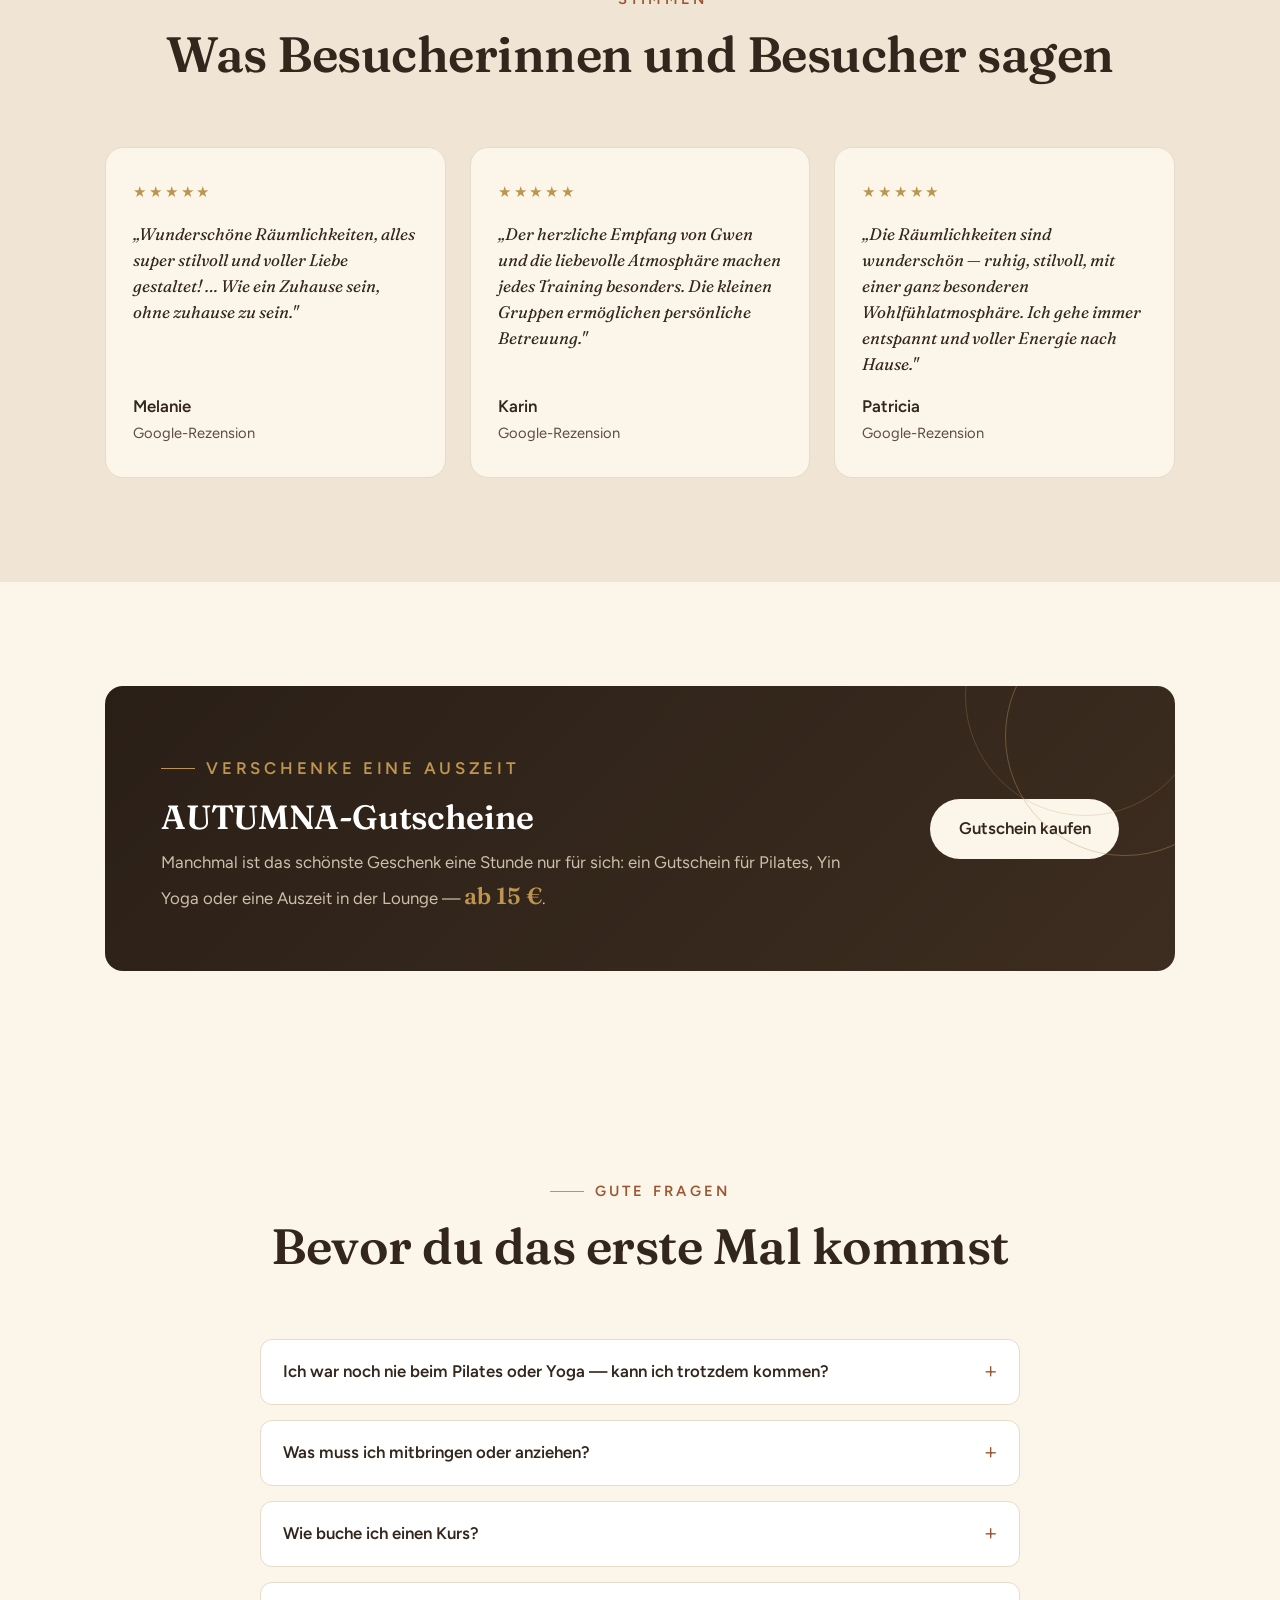
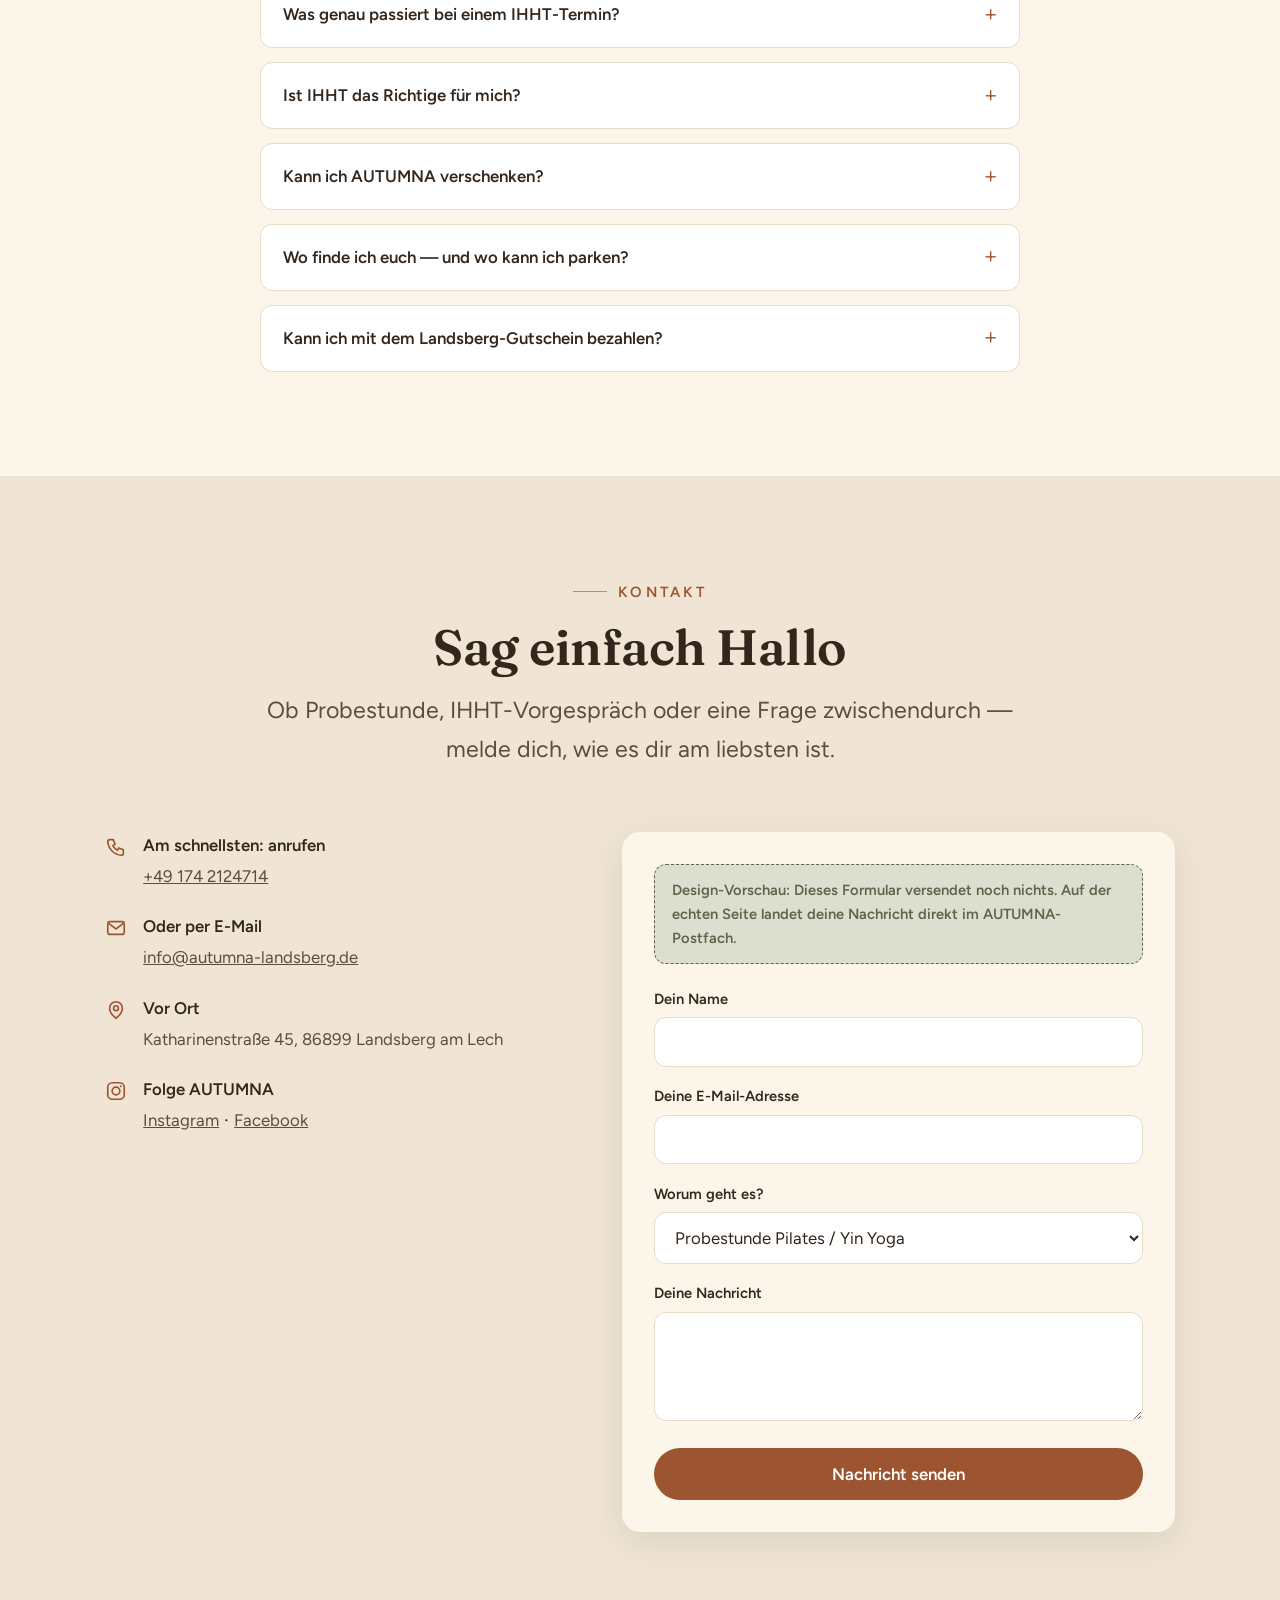
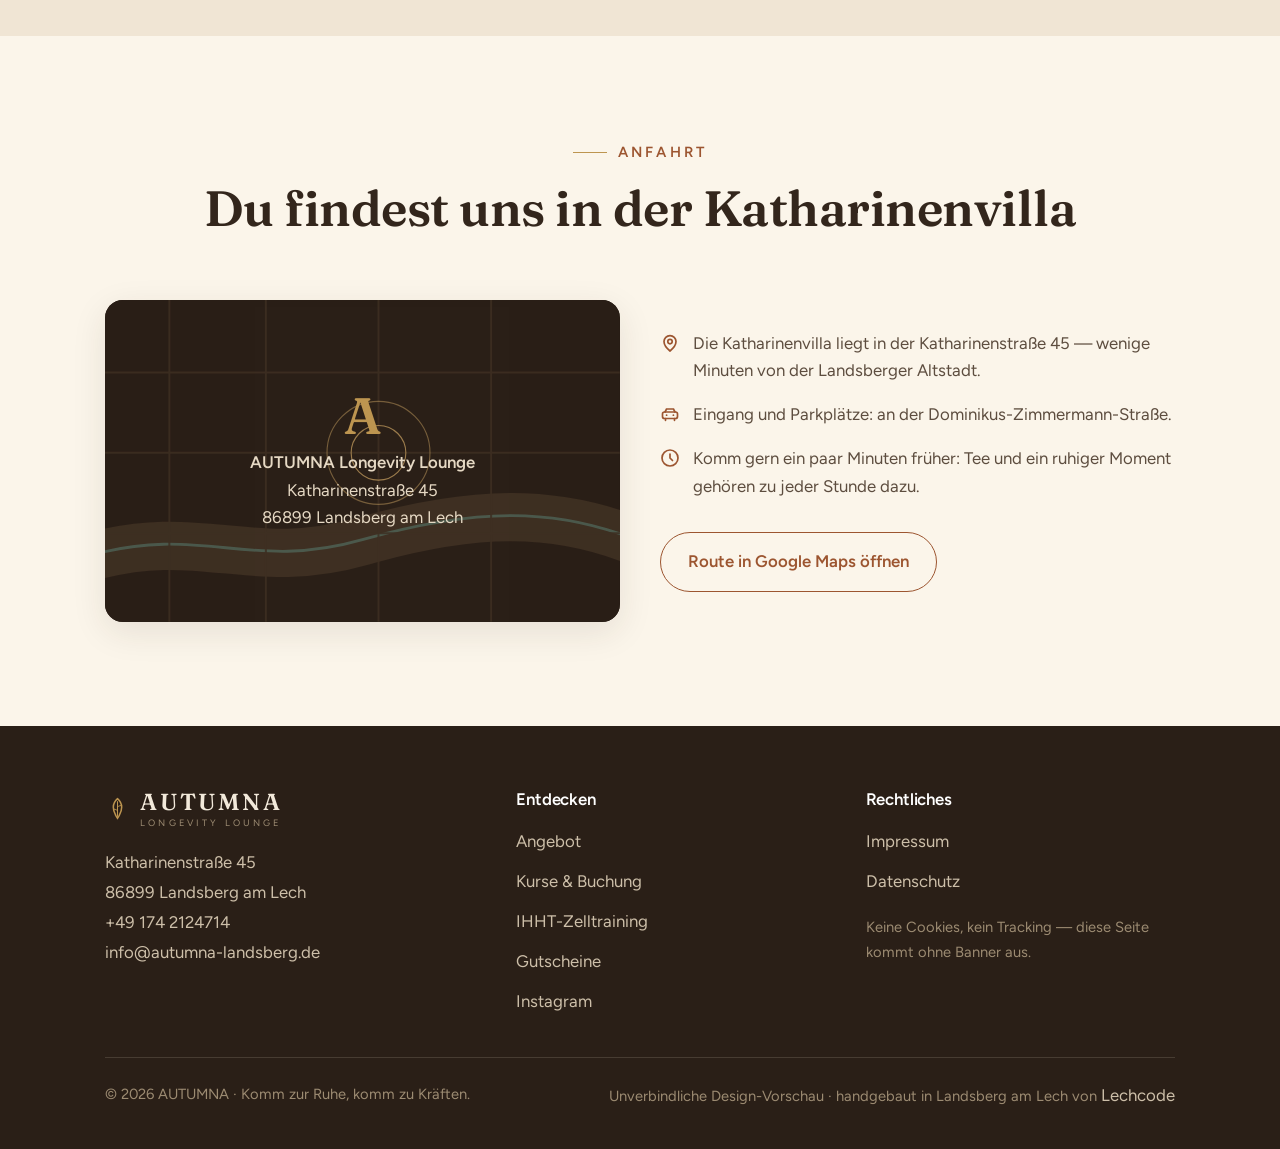
==== commit 4431cbef: "Feinschliff (individueller + edler, Pilot-Lernrunde) Saison-Identitaet: goldene Blatt-Wortmarke (Nav" ====
--- a/index.html
+++ b/index.html
@@ -69,8 +69,8 @@
   <style>
   /* ═══════ 1 · TOKENS — „Herbstlicht in der Villa" ═══════ */
   :root{
-    --creme:#FAF6F0;          /* Grundton */
-    --sand:#F1E8DC;           /* Karten/Flächen */
+    --creme:#FBF5EA;          /* Grundton (Spätherbst, einen Hauch wärmer) */
+    --sand:#F0E5D4;           /* Karten/Flächen (wärmer) */
     --sand-tief:#E7DBCA;      /* Linien auf Sand */
     --ink:#33261C;            /* Text — warmes Espresso */
     --ink-soft:#5d4d3f;       /* Sekundärtext */
@@ -78,7 +78,7 @@
     --kupfer-tief:#7f4426;    /* Hover */
     --salbei:#5F6549;         /* Sekundärakzent, texttauglich */
     --salbei-flaeche:#DCDFD0; /* helle Salbei-Fläche */
-    --gold:#C29B5E;           /* NUR Deko: Linien, Zitatmarken */
+    --gold:#BD9550;           /* NUR Deko: Linien, Zitatmarken, Blatt-Signatur (etwas tiefer) */
     --espresso:#2A1F17;       /* Footer/dunkle Bühne */
     --weiss:#ffffff;
 
@@ -126,6 +126,11 @@
     color:var(--kupfer);display:flex;align-items:center;gap:.7rem;margin-bottom:var(--sp-2);
   }
   .eyebrow::before{content:"";width:34px;height:1px;background:var(--gold);flex:none}
+  /* Saison-Signatur: feine goldene Blatt-Trennlinie */
+  .blatt-trenner{display:flex;align-items:center;justify-content:center;gap:1.1rem;color:var(--gold);padding-block:var(--sp-3)}
+  .blatt-trenner::before,.blatt-trenner::after{content:"";height:1px;width:min(140px,20vw);background:linear-gradient(90deg,transparent,var(--gold))}
+  .blatt-trenner::after{background:linear-gradient(90deg,var(--gold),transparent)}
+  .blatt-trenner svg{width:26px;height:26px;flex:none;opacity:.9}
   .center .eyebrow{justify-content:center}
   .center{text-align:center}
   .center p{margin-inline:auto}
@@ -162,7 +167,9 @@
   }
   .nav.scrolled{background:rgba(250,246,240,.86);backdrop-filter:blur(14px);-webkit-backdrop-filter:blur(14px);box-shadow:0 1px 0 rgba(51,38,28,.08)}
   .nav-inner{display:flex;align-items:center;justify-content:space-between;gap:1rem;padding-block:.9rem}
-  .marke{display:flex;flex-direction:column;line-height:1;text-decoration:none;color:var(--ink)}
+  .marke{display:flex;flex-direction:row;align-items:center;gap:.62rem;line-height:1;text-decoration:none;color:var(--ink)}
+  .marke-blatt{width:25px;height:25px;flex:none;color:var(--gold)}
+  .marke-text{display:flex;flex-direction:column;line-height:1}
   .marke strong{font-family:var(--serif);font-weight:600;font-size:1.45rem;letter-spacing:.12em}
   .marke span{font-size:.58rem;letter-spacing:.34em;text-transform:uppercase;color:var(--ink-soft);margin-top:.32rem}
   .nav-links{display:flex;align-items:center;gap:1.6rem;list-style:none}
@@ -194,7 +201,7 @@
   }
   .foto .hero{min-height:auto}
   .hero-grid{display:grid;grid-template-columns:1.05fr .95fr;gap:clamp(2rem,5vw,4.5rem);align-items:center}
-  .hero h1{font-size:var(--fs-hero);max-width:13ch}
+  .hero h1{font-size:var(--fs-hero);max-width:13ch;letter-spacing:-.022em;line-height:1.06}
   .hero h1 em{font-style:italic;font-weight:400;color:var(--kupfer)}
   .hero .lead{font-size:var(--fs-m);color:var(--ink-soft);margin-top:var(--sp-3);max-width:46ch}
   .hero-ctas{display:flex;flex-wrap:wrap;gap:1rem;margin-top:var(--sp-4)}
@@ -457,8 +464,8 @@
 <nav class="nav" id="navi" aria-label="Hauptnavigation">
   <div class="wrap nav-inner">
     <a class="marke" href="#start">
-      <strong>AUTUMNA</strong>
-      <span>Longevity Lounge</span>
+      <svg class="marke-blatt" viewBox="0 0 24 24" fill="none" aria-hidden="true"><path d="M12 2.5C7.6 6.4 5.7 12.2 12 21.5 18.3 12.2 16.4 6.4 12 2.5Z" stroke="currentColor" stroke-width="1.4"/><path d="M12 5V20" stroke="currentColor" stroke-width="1"/><path d="M12 10.5c1.5-1.1 2.9-1.5 4-1.4M12 14c-1.5-1.1-2.9-1.5-4-1.4" stroke="currentColor" stroke-width=".9" stroke-linecap="round"/></svg>
+      <div class="marke-text"><strong>AUTUMNA</strong><span>Longevity Lounge</span></div>
     </a>
     <button class="burger" aria-expanded="false" aria-controls="menue" aria-label="Menü öffnen">
       <span></span><span></span><span></span>
@@ -520,9 +527,9 @@
       <p>Vor jeder Stunde: Tee, Wasser und einen Moment durchatmen.</p>
     </div>
     <div class="reveal">
-      <svg viewBox="0 0 32 32" fill="none" aria-hidden="true"><rect x="4" y="13" width="5" height="6" rx="1.5" stroke="#C29B5E" stroke-width="2"/><rect x="23" y="13" width="5" height="6" rx="1.5" stroke="#C29B5E" stroke-width="2"/><path d="M9 16h14" stroke="#C29B5E" stroke-width="2"/></svg>
-      <h3>Alles ist da</h3>
-      <p>Matten und hochwertiges Equipment liegen bereit — bring nur dich mit.</p>
+      <svg viewBox="0 0 32 32" fill="none" aria-hidden="true"><path d="M16 4l3.4 7 7.6.9-5.7 5.1 1.6 7.6L16 27.6 8.5 31.7l1.6-7.6L4.4 19l7.6-.9z" stroke="#BD9550" stroke-width="2" stroke-linejoin="round"/></svg>
+      <h3>5,0 ★ auf Google</h3>
+      <p>32 Gäste haben uns die volle Punktzahl gegeben — komm vorbei und spür warum.</p>
     </div>
     <div class="reveal">
       <svg viewBox="0 0 32 32" fill="none" aria-hidden="true"><circle cx="16" cy="16" r="11" stroke="#C29B5E" stroke-width="2"/><circle cx="16" cy="16" r="6" stroke="#C29B5E" stroke-width="2" opacity=".6"/><circle cx="16" cy="16" r="1.8" fill="#C29B5E"/></svg>
@@ -618,6 +625,8 @@
     </blockquote>
   </div>
 </section>
+
+<div class="blatt-trenner" aria-hidden="true"><svg viewBox="0 0 24 24" fill="none"><path d="M12 2.5C7.6 6.4 5.7 12.2 12 21.5 18.3 12.2 16.4 6.4 12 2.5Z" stroke="currentColor" stroke-width="1.4"/><path d="M12 5V20" stroke="currentColor" stroke-width="1"/></svg></div>
 
 <!-- ═══════ ÜBER GWEN ═══════ -->
 <section id="ueber">
@@ -912,8 +921,8 @@
     <div class="footer-grid">
       <div>
         <a class="marke" href="#start" style="margin-bottom:1.2rem">
-          <strong>AUTUMNA</strong>
-          <span>Longevity Lounge</span>
+          <svg class="marke-blatt" viewBox="0 0 24 24" fill="none" aria-hidden="true"><path d="M12 2.5C7.6 6.4 5.7 12.2 12 21.5 18.3 12.2 16.4 6.4 12 2.5Z" stroke="currentColor" stroke-width="1.4"/><path d="M12 5V20" stroke="currentColor" stroke-width="1"/><path d="M12 10.5c1.5-1.1 2.9-1.5 4-1.4M12 14c-1.5-1.1-2.9-1.5-4-1.4" stroke="currentColor" stroke-width=".9" stroke-linecap="round"/></svg>
+          <div class="marke-text"><strong>AUTUMNA</strong><span>Longevity Lounge</span></div>
         </a>
         <address class="footer-adresse">
           Katharinenstraße 45<br>
